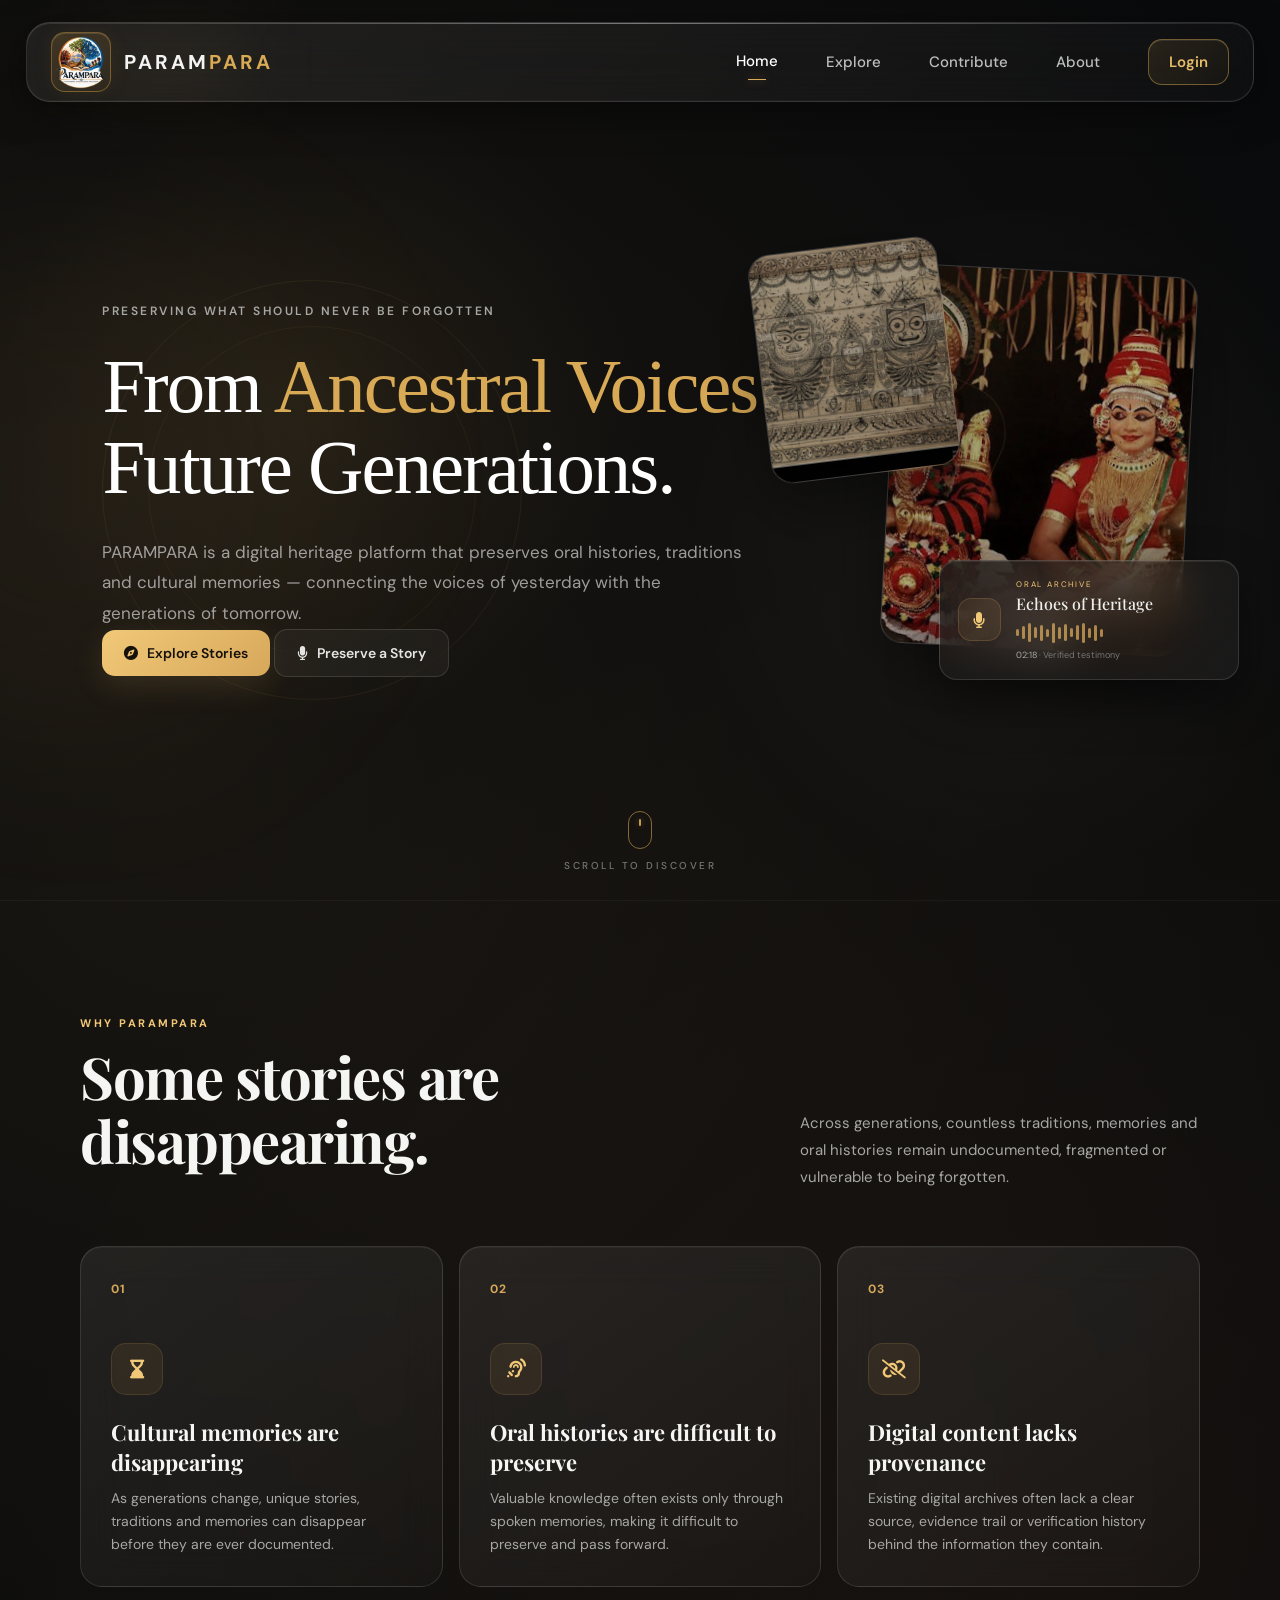
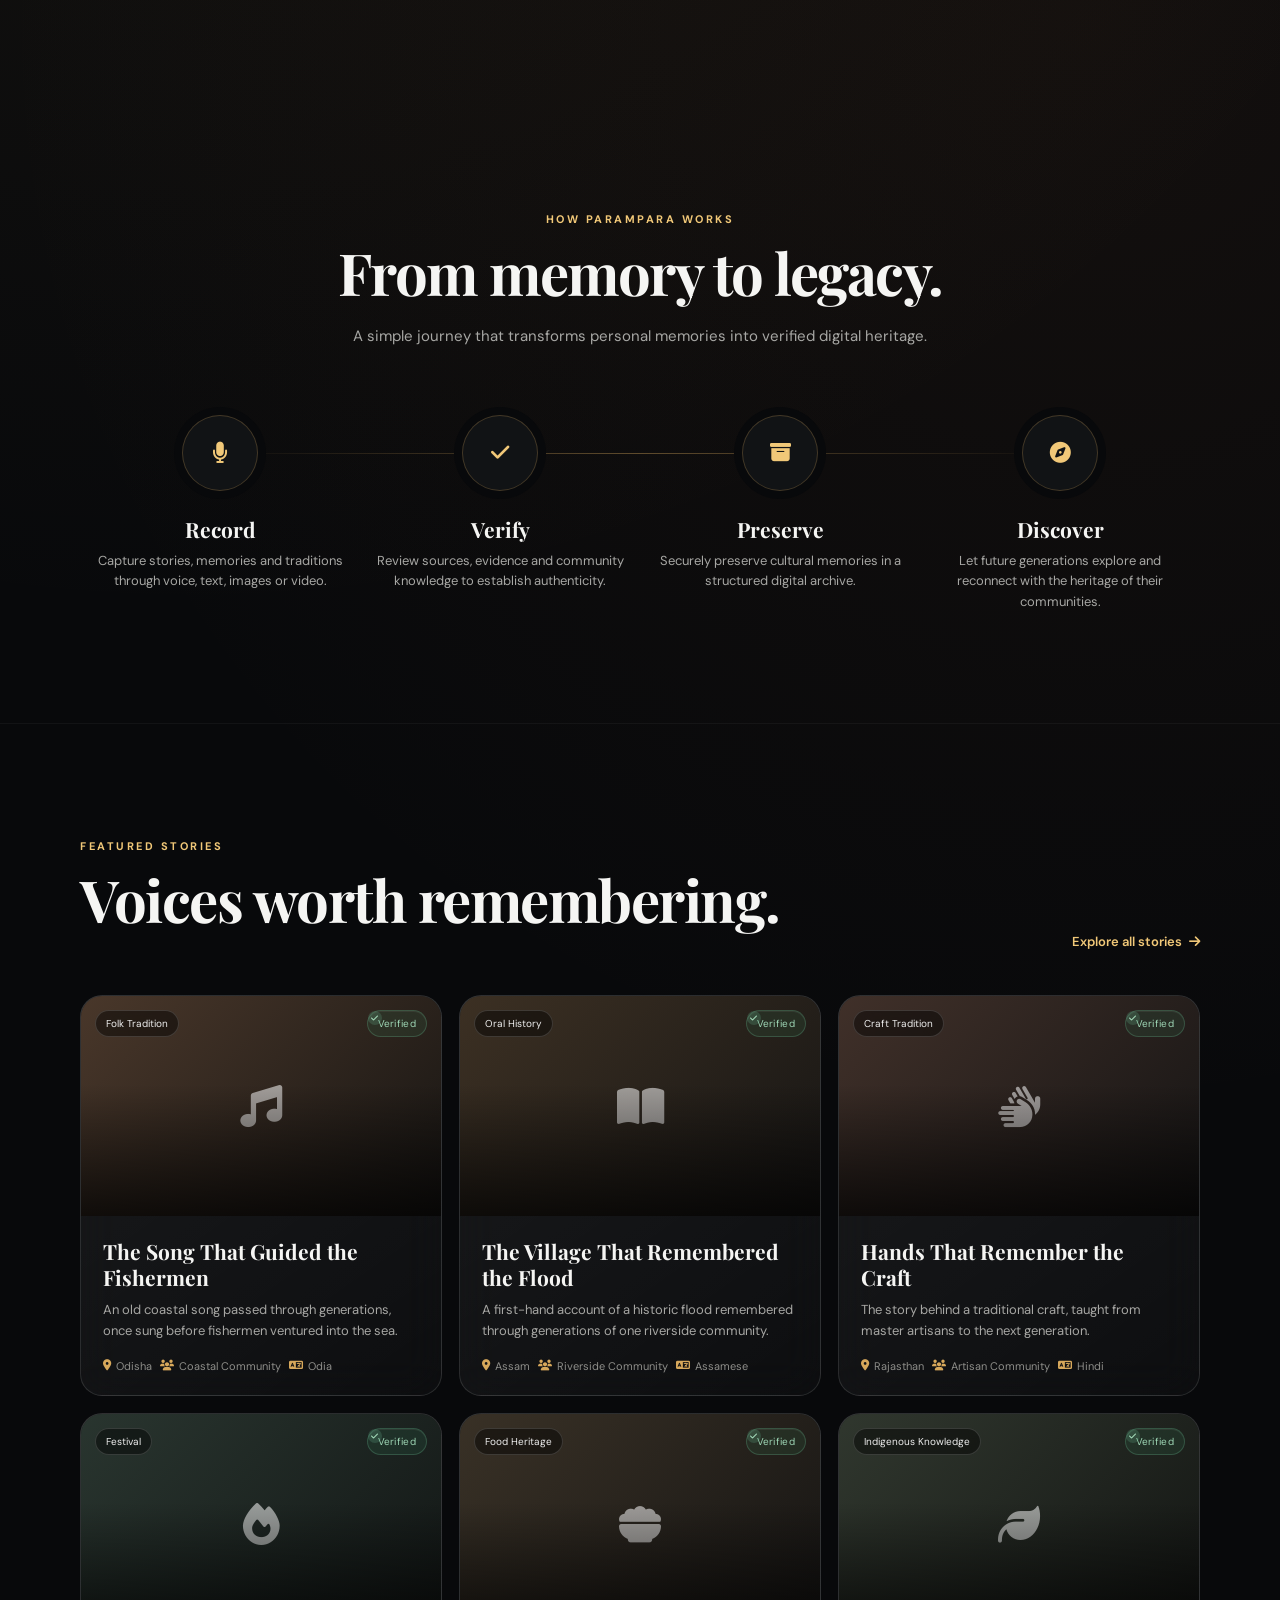
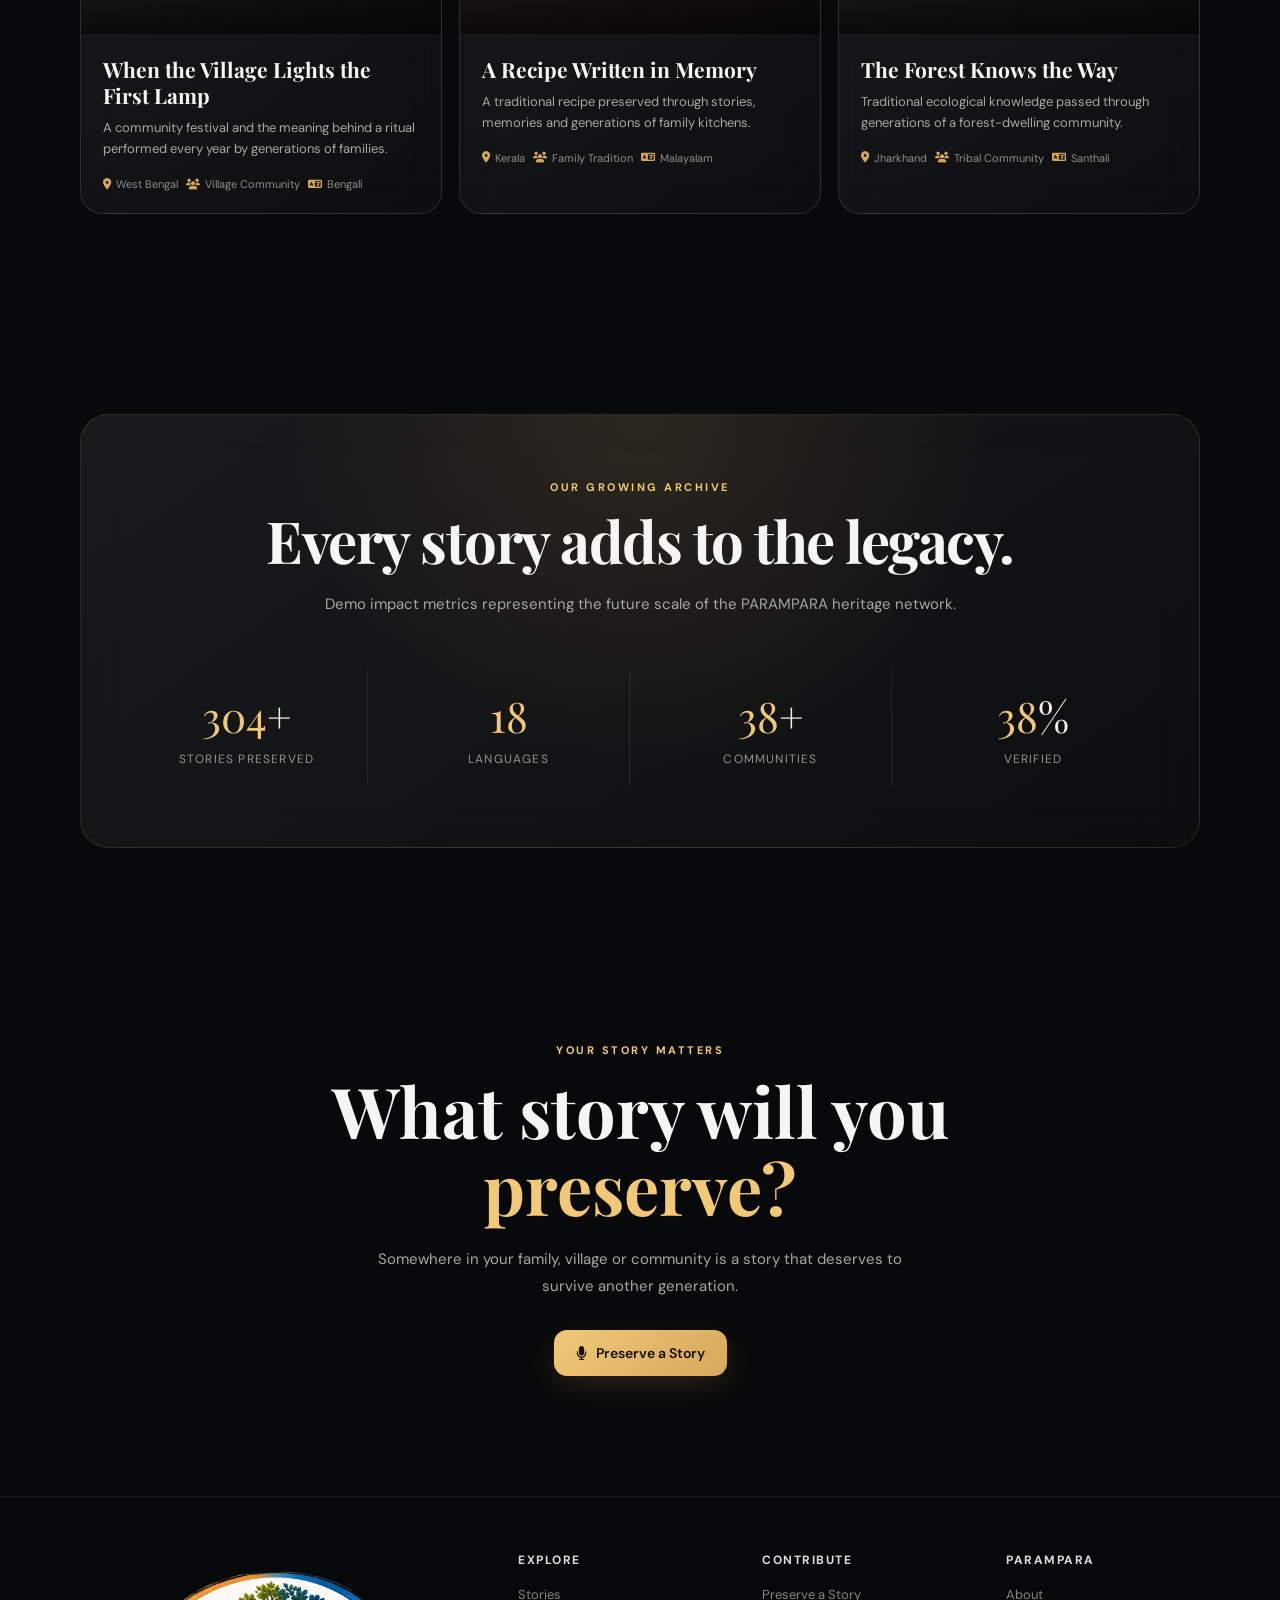
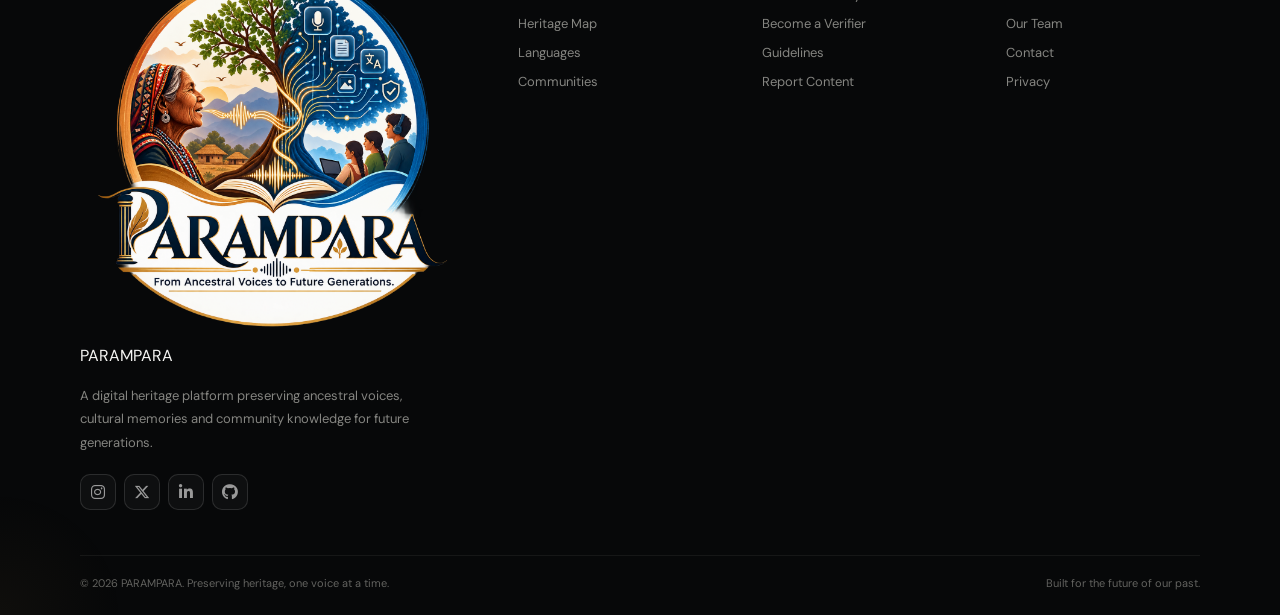
==== index.html @ 95d7464a "Initial PARAMPARA prototype" ====
<!DOCTYPE html>
<html lang="en">

<head>
    <meta charset="UTF-8">
    <meta name="viewport" content="width=device-width, initial-scale=1.0">

    <title> PARAMPARA </title>

    <!-- Google Fonts -->
    <link rel="preconnect" href="https://fonts.googleapis.com">
    <link rel="preconnect" href="https://fonts.gstatic.com" crossorigin>

    <link
        href="https://fonts.googleapis.com/css2?family=DM+Sans:wght@400;500;600;700&family=Playfair+Display:wght@500;600;700&display=swap"
        rel="stylesheet">

    <!-- Icons -->
    <link rel="stylesheet" href="https://cdnjs.cloudflare.com/ajax/libs/font-awesome/6.5.2/css/all.min.css">
    <link rel="stylesheet" href="style_index.css">

</head>

<body>
    <!-- Ambient Background -->
    <div class="ambient"></div>

    <!-- ================= NAVBAR ================= -->
    <header class="navbar-wrapper">

        <nav class="glass-navbar">

            <!-- Logo -->
            <a href="index.html" class="brand">
                <div class="brand-icon"><img src="assets/logo.png" alt="PARAMPARA Logo"></div>

                <div class="brand-name">
                    <span>PARAM</span><span class="gold-text">PARA</span>
                </div>
            </a>

            <!-- Desktop Navigation -->
            <div class="nav-links">

                <a href="index.html" class="nav-link active">
                    Home
                </a>

                <a href="explore.html" class="nav-link">
                    Explore
                </a>

                <a href="contribute.html" class="nav-link">
                    Contribute
                </a>

                <a href="about.html" class="nav-link">
                    About
                </a>

                <a href="login.html" class="login-btn">
                    Login
                </a>

            </div>

            <!-- Mobile Menu Button -->
            <button class="menu-toggle" id="menuToggle" aria-label="Open menu">

                <span></span>
                <span></span>
                <span></span>

            </button>

        </nav>

        <!-- Mobile Navigation -->
        <div class="mobile-menu" id="mobileMenu">

            <a href="index.html">Home</a>
            <a href="explore.html">Explore</a>
            <a href="contribute.html">Contribute</a>
            <a href="about.html">About</a>
            <a href="login.html" class="mobile-login">
                Login
            </a>

        </div>

    </header>


    <!-- =========================================================
         HERO
    ========================================================== -->

    <main id="home">
        <section class="hero">
            <div class="hero-ornament"></div>
            <div class="hero-content">

                <div class="eyebrow">
                    <span class="eyebrow-dot"></span>
                    Preserving what should never be forgotten
                </div>

                <h1>
                    From <span>Ancestral Voices</span> to Future Generations.
                </h1>

                <p class="hero-description">
                    PARAMPARA is a digital heritage platform that preserves
                    oral histories, traditions and cultural memories —
                    connecting the voices of yesterday with the generations
                    of tomorrow.
                </p>

                <div class="hero-actions">
                    <a href="explore.html" class="btn btn-primary">
                        <i class="fa-solid fa-compass"></i>
                        Explore Stories
                    </a>

                    <a href="#contribute" class="btn btn-secondary">
                        <i class="fa-solid fa-microphone"></i>
                        Preserve a Story
                    </a>
                </div>
            </div>

            <div class="heritage-visual">

                <!-- Main cultural image -->
                <div class="heritage-image main-artifact">
                    <img src="assets/heritage-artifact.jpeg" alt="Indian cultural heritage">
                </div>

                <!-- Manuscript / old knowledge -->
                <div class="heritage-image manuscript-card">
                    <img src="assets/manuscript.jpeg" alt="Traditional manuscript">
                </div>

                <!-- Audio archive card -->
                <div class="archive-card">

                    <div class="archive-icon">
                        <i class="fa-solid fa-microphone"></i>
                    </div>

                    <div class="archive-info">
                        <span>ORAL ARCHIVE</span>
                        <strong>Echoes of Heritage</strong>

                        <div class="waveform">
                            <i></i><i></i><i></i><i></i><i></i>
                            <i></i><i></i><i></i><i></i><i></i>
                            <i></i><i></i><i></i><i></i><i></i>
                        </div>

                        <small>
                            <span>02:18</span>
                            · Verified testimony
                        </small>
                    </div>

                </div>


                <!-- Decorative line -->
                <div class="heritage-line"></div>

            </div>

            <div class="scroll-indicator">

                <div class="mouse-icon">
                    <div class="mouse-wheel"></div>
                </div>

                <span>Scroll to discover</span>

            </div>
        </section>

        <!-- =====================================================
             WHY PARAMPARA
        ====================================================== -->

        <section class="why-section" id="about">
            <div class="container">
                <div class="why-header reveal">
                    <div>
                        <span class="section-label">
                            Why PARAMPARA
                        </span>

                        <h2 class="section-title">
                            Some stories are<br>
                            disappearing.
                        </h2>
                    </div>

                    <p class="section-description">
                        Across generations, countless traditions,
                        memories and oral histories remain undocumented,
                        fragmented or vulnerable to being forgotten.
                    </p>
                </div>

                <div class="why-grid">
                    <div class="glass-card problem-card reveal">
                        <span class="problem-number">
                            01
                        </span>
                        <div class="problem-icon">
                            <i class="fa-solid fa-hourglass-end"></i>
                        </div>

                        <h3>
                            Cultural memories are disappearing
                        </h3>

                        <p>
                            As generations change, unique stories,
                            traditions and memories can disappear
                            before they are ever documented.
                        </p>

                    </div>


                    <div class="glass-card problem-card reveal">
                        <span class="problem-number">
                            02
                        </span>
                        <div class="problem-icon">
                            <i class="fa-solid fa-ear-listen"></i>
                        </div>

                        <h3>
                            Oral histories are difficult to preserve
                        </h3>

                        <p>
                            Valuable knowledge often exists only through
                            spoken memories, making it difficult to
                            preserve and pass forward.
                        </p>
                    </div>


                    <div class="glass-card problem-card reveal">
                        <span class="problem-number">
                            03
                        </span>
                        <div class="problem-icon">
                            <i class="fa-solid fa-link-slash"></i>
                        </div>
                        <h3>
                            Digital content lacks provenance
                        </h3>
                        <p>
                            Existing digital archives often lack a clear
                            source, evidence trail or verification history
                            behind the information they contain.
                        </p>

                    </div>
                </div>
            </div>
        </section>

        <!-- =====================================================
             HOW PARAMPARA WORKS
        ====================================================== -->

        <section class="how-section" id="how">
            <div class="container">
                <div class="how-header reveal">
                    <span class="section-label">
                        How PARAMPARA Works
                    </span>

                    <h2 class="section-title">
                        From memory to legacy.
                    </h2>

                    <p class="section-description">
                        A simple journey that transforms personal memories
                        into verified digital heritage.
                    </p>
                </div>
                <div class="steps">
                    <div class="step reveal">
                        <div class="step-circle">
                            <i class="fa-solid fa-microphone"></i>
                        </div>
                        <h3>
                            Record
                        </h3>
                        <p>
                            Capture stories, memories and traditions
                            through voice, text, images or video.
                        </p>
                    </div>

                    <div class="step reveal">
                        <div class="step-circle">
                            <i class="fa-solid fa-check"></i>
                        </div>
                        <h3>
                            Verify
                        </h3>
                        <p>
                            Review sources, evidence and community
                            knowledge to establish authenticity.
                        </p>
                    </div>

                    <div class="step reveal">
                        <div class="step-circle">
                            <i class="fa-solid fa-box-archive"></i>
                        </div>
                        <h3>
                            Preserve
                        </h3>
                        <p>
                            Securely preserve cultural memories in a
                            structured digital archive.
                        </p>
                    </div>

                    <div class="step reveal">
                        <div class="step-circle">
                            <i class="fa-solid fa-compass"></i>
                        </div>
                        <h3>
                            Discover
                        </h3>
                        <p>
                            Let future generations explore and reconnect
                            with the heritage of their communities.
                        </p>
                    </div>
                </div>
            </div>
        </section>

        <!-- =====================================================
             FEATURED STORIES
        ====================================================== -->

        <section class="stories-section" id="explore">
            <div class="container">
                <div class="stories-header reveal">
                    <div>
                        <span class="section-label">
                            Featured Stories
                        </span>
                        <h2 class="section-title">
                            Voices worth remembering.
                        </h2>
                    </div>
                    <a href="#" class="view-all">
                        Explore all stories
                        <i class="fa-solid fa-arrow-right"></i>
                    </a>
                </div>
                <div class="stories-grid">

                    <!-- STORY 1 -->
                    <article class="glass-card story-card reveal">
                        <div class="story-image">
                            <span class="story-tag">
                                Folk Tradition
                            </span>
                            <span class="verified">
                                <i class="fa-solid fa-check"></i>
                                Verified
                            </span>
                            <i class="fa-solid fa-music"></i>
                        </div>
                        <div class="story-content">
                            <h3>
                                The Song That Guided the Fishermen
                            </h3>
                            <p>
                                An old coastal song passed through
                                generations, once sung before fishermen
                                ventured into the sea.
                            </p>
                            <div class="story-meta">
                                <span class="meta">
                                    <i class="fa-solid fa-location-dot"></i>
                                    Odisha
                                </span>
                                <span class="meta">
                                    <i class="fa-solid fa-users"></i>
                                    Coastal Community
                                </span>
                                <span class="meta">
                                    <i class="fa-solid fa-language"></i>
                                    Odia
                                </span>
                            </div>
                        </div>
                    </article>

                    <!-- STORY 2 -->
                    <article class="glass-card story-card reveal">
                        <div class="story-image" style="background:linear-gradient(135deg,#3c3023,#161514);">
                            <span class="story-tag">
                                Oral History
                            </span>
                            <span class="verified">
                                <i class="fa-solid fa-check"></i>
                                Verified
                            </span>
                            <i class="fa-solid fa-book-open"></i>
                        </div>
                        <div class="story-content">
                            <h3>
                                The Village That Remembered the Flood
                            </h3>
                            <p>
                                A first-hand account of a historic flood
                                remembered through generations of one
                                riverside community.
                            </p>
                            <div class="story-meta">
                                <span class="meta">
                                    <i class="fa-solid fa-location-dot"></i>
                                    Assam
                                </span>
                                <span class="meta">
                                    <i class="fa-solid fa-users"></i>
                                    Riverside Community
                                </span>
                                <span class="meta">
                                    <i class="fa-solid fa-language"></i>
                                    Assamese
                                </span>
                            </div>
                        </div>
                    </article>

                    <!-- STORY 3 -->
                    <article class="glass-card story-card reveal">
                        <div class="story-image" style="background:linear-gradient(135deg,#403029,#151414);">
                            <span class="story-tag">
                                Craft Tradition
                            </span>
                            <span class="verified">
                                <i class="fa-solid fa-check"></i>
                                Verified
                            </span>
                            <i class="fa-solid fa-hands"></i>
                        </div>
                        <div class="story-content">
                            <h3>
                                Hands That Remember the Craft
                            </h3>
                            <p>
                                The story behind a traditional craft,
                                taught from master artisans to the next
                                generation.
                            </p>
                            <div class="story-meta">
                                <span class="meta">
                                    <i class="fa-solid fa-location-dot"></i>
                                    Rajasthan
                                </span>
                                <span class="meta">
                                    <i class="fa-solid fa-users"></i>
                                    Artisan Community
                                </span>
                                <span class="meta">
                                    <i class="fa-solid fa-language"></i>
                                    Hindi
                                </span>
                            </div>
                        </div>
                    </article>

                    <!-- STORY 4 -->
                    <article class="glass-card story-card reveal">
                        <div class="story-image" style="background:linear-gradient(135deg,#29352f,#121615);">
                            <span class="story-tag">
                                Festival
                            </span>
                            <span class="verified">
                                <i class="fa-solid fa-check"></i>
                                Verified
                            </span>
                            <i class="fa-solid fa-fire"></i>
                        </div>
                        <div class="story-content">
                            <h3>
                                When the Village Lights the First Lamp
                            </h3>
                            <p>
                                A community festival and the meaning
                                behind a ritual performed every year
                                by generations of families.
                            </p>
                            <div class="story-meta">
                                <span class="meta">
                                    <i class="fa-solid fa-location-dot"></i>
                                    West Bengal
                                </span>
                                <span class="meta">
                                    <i class="fa-solid fa-users"></i>
                                    Village Community
                                </span>
                                <span class="meta">
                                    <i class="fa-solid fa-language"></i>
                                    Bengali
                                </span>
                            </div>
                        </div>
                    </article>

                    <!-- STORY 5 -->
                    <article class="glass-card story-card reveal">
                        <div class="story-image" style="background:linear-gradient(135deg,#393126,#151413);">
                            <span class="story-tag">
                                Food Heritage
                            </span>
                            <span class="verified">
                                <i class="fa-solid fa-check"></i>
                                Verified
                            </span>
                            <i class="fa-solid fa-bowl-food"></i>
                        </div>
                        <div class="story-content">
                            <h3>
                                A Recipe Written in Memory
                            </h3>
                            <p>
                                A traditional recipe preserved through
                                stories, memories and generations of
                                family kitchens.
                            </p>
                            <div class="story-meta">
                                <span class="meta">
                                    <i class="fa-solid fa-location-dot"></i>
                                    Kerala
                                </span>
                                <span class="meta">
                                    <i class="fa-solid fa-users"></i>
                                    Family Tradition
                                </span>
                                <span class="meta">
                                    <i class="fa-solid fa-language"></i>
                                    Malayalam
                                </span>
                            </div>
                        </div>
                    </article>

                    <!-- STORY 6 -->
                    <article class="glass-card story-card reveal">
                        <div class="story-image" style="background:linear-gradient(135deg,#30372e,#131513);">
                            <span class="story-tag">
                                Indigenous Knowledge
                            </span>
                            <span class="verified">
                                <i class="fa-solid fa-check"></i>
                                Verified
                            </span>
                            <i class="fa-solid fa-leaf"></i>
                        </div>

                        <div class="story-content">
                            <h3>
                                The Forest Knows the Way
                            </h3>
                            <p>
                                Traditional ecological knowledge passed
                                through generations of a forest-dwelling
                                community.
                            </p>
                            <div class="story-meta">
                                <span class="meta">
                                    <i class="fa-solid fa-location-dot"></i>
                                    Jharkhand
                                </span>
                                <span class="meta">
                                    <i class="fa-solid fa-users"></i>
                                    Tribal Community
                                </span>
                                <span class="meta">
                                    <i class="fa-solid fa-language"></i>
                                    Santhali
                                </span>
                            </div>
                        </div>
                        <article>
                </div>
            </div>
        </section>

        <!-- =====================================================
             IMPACT
        ====================================================== -->

        <section class="impact-section">
            <div class="container">
                <div class="impact-box reveal">
                    <div class="impact-header">
                        <span class="section-label">
                            Our Growing Archive
                        </span>
                        <h2 class="section-title">
                            Every story adds to the legacy.
                        </h2>
                        <p class="section-description">
                            Demo impact metrics representing the future
                            scale of the PARAMPARA heritage network.
                        </p>
                    </div>
                    <div class="impact-grid">
                        <div class="impact-item">
                            <div class="impact-number">
                                <span class="counter" data-target="1240">
                                    0
                                </span>+
                            </div>
                            <div class="impact-label">
                                Stories Preserved
                            </div>
                        </div>
                        <div class="impact-item">
                            <div class="impact-number">
                                <span class="counter" data-target="18">
                                    0
                                </span>
                            </div>
                            <div class="impact-label">
                                Languages
                            </div>
                        </div>
                        <div class="impact-item">
                            <div class="impact-number">
                                <span class="counter" data-target="120">
                                    0
                                </span>+
                            </div>
                            <div class="impact-label">
                                Communities
                            </div>
                        </div>
                        <div class="impact-item">
                            <div class="impact-number">
                                <span class="counter" data-target="87">
                                    0
                                </span>%
                            </div>
                            <div class="impact-label">
                                Verified
                            </div>
                        </div>
                    </div>
                </div>
            </div>
        </section>

        <!-- =====================================================
             CTA
        ====================================================== -->

        <section class="cta-section" id="contribute">
            <div class="container reveal">
                <span class="section-label">
                    Your Story Matters
                </span>
                <h2>
                    What story will you
                    <span>preserve?</span>
                </h2>
                <p>
                    Somewhere in your family, village or community
                    is a story that deserves to survive another
                    generation.
                </p>
                <a href="#" class="btn btn-primary">
                    <i class="fa-solid fa-microphone"></i>
                    Preserve a Story
                </a>
            </div>
        </section>
    </main>

    <!-- =========================================================
         FOOTER
    ========================================================== -->

    <footer>
        <div class="footer-grid">
            <div class="footer-brand">
                <a href="index.html" class="logo">
                    <div class="logo-mark">
                        <img src="assets/logo.png" alt="PARAMPARA Logo">
                    </div>
                    <div class="logo-text">
                        PARAM<span>PARA</span>
                    </div>
                </a>
                <p>
                    A digital heritage platform preserving
                    ancestral voices, cultural memories and
                    community knowledge for future generations.
                </p>

                <div class="socials">
                    <a href="#" class="social">
                        <i class="fa-brands fa-instagram"></i>
                    </a>
                    <a href="#" class="social">
                        <i class="fa-brands fa-x-twitter"></i>
                    </a>
                    <a href="#" class="social">
                        <i class="fa-brands fa-linkedin-in"></i>
                    </a>
                    <a href="#" class="social">
                        <i class="fa-brands fa-github"></i>
                    </a>
                </div>
            </div>

            <div class="footer-column">
                <h4> Explore </h4>
                <a href="#explore"> Stories </a>
                <a href="#"> Heritage Map </a>
                <a href="#"> Languages </a>
                <a href="#"> Communities </a>
            </div>

            <div class="footer-column">
                <h4> Contribute </h4>
                <a href="#contribute"> Preserve a Story </a>
                <a href="#"> Become a Verifier </a>
                <a href="#"> Guidelines </a>
                <a href="#"> Report Content </a>
            </div>

            <div class="footer-column">
                <h4> PARAMPARA </h4>
                <a href="#about"> About</a>
                <a href="#"> Our Team </a>
                <a href="#"> Contact </a>
                <a href="#"> Privacy </a>
            </div>
        </div>

        <div class="footer-bottom">
            <span>
                © 2026 PARAMPARA. Preserving heritage, one voice at a time.
            </span>
            <span>
                Built for the future of our past.
            </span>
        </div>
    </footer>
    <script src="script_index.js" defer></script>

</body>

</html>
---- style_index.css ----
/* =========================================================
   ROOT
========================================================= */

:root {
    --bg: #08090b;
    --bg-soft: #0d0f12;
    --card: rgba(255, 255, 255, 0.055);
    --card-hover: rgba(255, 255, 255, 0.09);

    --border: rgba(255, 255, 255, 0.12);

    --gold: #d7a85b;
    --gold-light: #f1c878;
    --orange: #c8753d;

    --cream: #f5eee2;
    --text: #f5f5f3;
    --muted: #a7a7a4;

    --green: #68b891;

    --radius: 22px;

    --font-main: "DM Sans", sans-serif;
    --font-display: "Playfair Display", serif;
}


/* =========================================================
   RESET
========================================================= */

* {
    margin: 0;
    padding: 0;
    box-sizing: border-box;
}

html {
    scroll-behavior: smooth;
}

body {
    font-family: var(--font-main);
    background:
        radial-gradient(
            circle at 15% 15%,
            rgba(215, 168, 91, 0.08),
            transparent 30%
        ),
        radial-gradient(
            circle at 85% 30%,
            rgba(200, 117, 61, 0.06),
            transparent 28%
        ),
        var(--bg);

    color: var(--text);
    overflow-x: hidden;
}

a {
    text-decoration: none;
    color: inherit;
}

button {
    font-family: inherit;
}


/* =========================================================
   CUSTOM SCROLLBAR
========================================================= */

::-webkit-scrollbar {
    width: 8px;
}

::-webkit-scrollbar-track {
    background: #08090b;
}

::-webkit-scrollbar-thumb {
    background: #3a342b;
    border-radius: 20px;
}

::-webkit-scrollbar-thumb:hover {
    background: var(--gold);
}


/* =========================================================
   HERO ORNAMENT
========================================================= */

.hero-ornament {
    position: absolute;

    width: 420px;
    height: 420px;

    border: 1px solid rgba(215, 168, 91, 0.08);

    border-radius: 50%;

    z-index: -1;
}

.hero-ornament::before {
    content: "";

    position: absolute;

    inset: 45px;

    border: 1px solid rgba(215, 168, 91, 0.06);

    border-radius: 50%;
}


/* =========================================================
   SCROLL INDICATOR
========================================================= */
/* =========================================================
   SCROLL TO DISCOVER
========================================================= */

.scroll-indicator {
    position: absolute;

    bottom: 28px;
    left: 50%;

    transform: translateX(-50%);

    display: flex;
    flex-direction: column;
    align-items: center;

    gap: 10px;

    color: #777772;

    font-size: 10px;

    letter-spacing: 2.5px;

    text-transform: uppercase;

    z-index: 5;
}

.scroll-arrow {
    width: 22px;
    height: 28px;

    position: relative;

    display: flex;
    justify-content: center;

    animation: scrollFloat 1.8s ease-in-out infinite;
}

.scroll-arrow span {
    position: absolute;

    width: 9px;
    height: 1px;

    top: 7px;

    background: var(--gold);

    opacity: 0.8;
}

.scroll-arrow span:first-child {
    right: 50%;

    transform: rotate(45deg);
}

.scroll-arrow span:last-child {
    left: 50%;

    transform: rotate(-45deg);
}

.scroll-arrow::after {
    content: "";

    position: absolute;

    top: 0;

    width: 1px;
    height: 25px;

    background:
        linear-gradient(
            to bottom,
            var(--gold),
            rgba(215,168,91,0.15),
            transparent
        );
}

@keyframes scrollFloat {

    0%,
    100% {
        transform: translateY(0);
    }

    50% {
        transform: translateY(6px);
    }
}
/* =========================================================
   SECTION COMMON
========================================================= */

section {
    padding: 110px 20px;
}

.container {
    width: min(1120px, 100%);
    margin: auto;
}

.section-label {
    display: inline-block;

    color: var(--gold-light);

    font-size: 11px;

    font-weight: 700;

    letter-spacing: 2.5px;

    text-transform: uppercase;

    margin-bottom: 15px;
}

.section-title {
    font-family: var(--font-display);

    font-size: clamp(36px, 5vw, 58px);

    line-height: 1.1;

    letter-spacing: -1.5px;

    margin-bottom: 18px;
}

.section-description {
    color: var(--muted);

    line-height: 1.8;

    max-width: 650px;

    font-size: 15px;
}


/* =========================================================
   WHY PARAMPARA
========================================================= */

.why-section {
    border-top: 1px solid rgba(255, 255, 255, 0.04);
}

.why-header {
    display: flex;
    justify-content: space-between;
    align-items: end;

    gap: 40px;

    margin-bottom: 55px;
}

.why-header .section-description {
    max-width: 400px;
}

.why-grid {
    display: grid;

    grid-template-columns:
        repeat(3, 1fr);

    gap: 16px;
}

.glass-card {
    background:
        linear-gradient(
            145deg,
            rgba(255, 255, 255, 0.075),
            rgba(255, 255, 255, 0.025)
        );

    border: 1px solid var(--border);

    border-radius: var(--radius);

    backdrop-filter: blur(20px);
    -webkit-backdrop-filter: blur(20px);

    box-shadow:
        inset 0 1px rgba(255, 255, 255, 0.04);

    transition: 0.35s ease;
}

.glass-card:hover {
    transform: translateY(-7px);

    border-color:
        rgba(215, 168, 91, 0.25);

    background:
        linear-gradient(
            145deg,
            rgba(255, 255, 255, 0.10),
            rgba(255, 255, 255, 0.035)
        );
}

.problem-card {
    padding: 30px;
    min-height: 260px;

    position: relative;

    overflow: hidden;
}

.problem-number {
    font-size: 12px;

    color: var(--gold);

    font-weight: 700;

    letter-spacing: 1px;
}

.problem-icon {
    width: 52px;
    height: 52px;

    display: flex;
    align-items: center;
    justify-content: center;

    margin: 45px 0 22px;

    border-radius: 15px;

    background: rgba(215, 168, 91, 0.09);

    color: var(--gold-light);

    font-size: 19px;

    border: 1px solid rgba(215, 168, 91, 0.15);
}

.problem-card h3 {
    font-family: var(--font-display);

    font-size: 22px;

    margin-bottom: 10px;
}

.problem-card p {
    color: var(--muted);

    line-height: 1.65;

    font-size: 14px;
}


/* =========================================================
   HOW IT WORKS
========================================================= */

.how-section {
    position: relative;
}

.how-header {
    text-align: center;
    margin-bottom: 65px;
}

.how-header .section-description {
    margin: auto;
}

.steps {
    display: grid;

    grid-template-columns:
        repeat(4, 1fr);

    position: relative;
}

.steps::before {
    content: "";

    position: absolute;

    top: 38px;

    left: 12%;
    right: 12%;

    height: 1px;

    background:
        linear-gradient(
            90deg,
            transparent,
            rgba(215, 168, 91, 0.4),
            transparent
        );
}

.step {
    text-align: center;

    position: relative;

    z-index: 1;

    padding: 0 15px;
}

.step-circle {
    width: 76px;
    height: 76px;

    margin: auto;

    display: flex;
    align-items: center;
    justify-content: center;

    border-radius: 50%;

    background: #111315;

    border: 1px solid rgba(215, 168, 91, 0.25);

    color: var(--gold-light);

    font-size: 21px;

    box-shadow:
        0 0 0 8px rgba(8, 9, 11, 1);

    transition: 0.3s ease;
}

.step:hover .step-circle {
    transform: scale(1.1);

    background:
        rgba(215, 168, 91, 0.12);

    border-color: var(--gold);
}

.step h3 {
    font-family: var(--font-display);

    margin-top: 24px;

    font-size: 21px;
}

.step p {
    color: var(--muted);

    font-size: 13px;

    line-height: 1.6;

    margin-top: 8px;
}


/* =========================================================
   FEATURED STORIES
========================================================= */

.stories-section {
    border-top: 1px solid rgba(255, 255, 255, 0.04);
}

.stories-header {
    display: flex;
    justify-content: space-between;
    align-items: end;

    margin-bottom: 45px;
}

.view-all {
    color: var(--gold-light);

    font-size: 13px;
    font-weight: 600;

    display: flex;
    align-items: center;
    gap: 7px;

    transition: 0.25s ease;
}

.view-all:hover {
    gap: 11px;
}

.stories-grid {
    display: grid;

    grid-template-columns:
        repeat(3, 1fr);

    gap: 17px;
}


/* =========================================================
   STORY CARD
========================================================= */

.story-card {
    overflow: hidden;

    cursor: pointer;
}

.story-image {
    height: 220px;

    position: relative;

    overflow: hidden;

    background:
        linear-gradient(
            135deg,
            #49372a,
            #171513
        );
}

.story-image::after {
    content: "";

    position: absolute;

    inset: 0;

    background:
        linear-gradient(
            to top,
            rgba(0, 0, 0, 0.7),
            transparent 60%
        );
}

.story-image i {
    position: absolute;

    inset: 0;

    display: flex;
    align-items: center;
    justify-content: center;

    font-size: 42px;

    color: rgba(255, 255, 255, 0.55);

    transition: 0.4s ease;
}

.story-card:hover .story-image i {
    transform: scale(1.15);
    color: var(--gold-light);
}

.story-tag {
    position: absolute;

    top: 14px;
    left: 14px;

    z-index: 2;

    padding: 6px 10px;

    border-radius: 30px;

    background: rgba(0, 0, 0, 0.45);

    backdrop-filter: blur(10px);

    border: 1px solid rgba(255, 255, 255, 0.15);

    font-size: 10px;

    color: #eee;
}

.verified {
    position: absolute;

    right: 14px;
    top: 14px;

    z-index: 3;

    display: inline-flex;
    align-items: center;
    gap: 6px;

    padding: 6px 10px;

    border-radius: 20px;

    background: rgba(50, 125, 88, 0.16);

    border: 1px solid rgba(104, 184, 145, 0.28);

    color: #9ed6b5;

    font-size: 10px;
    letter-spacing: 0.3px;

    backdrop-filter: blur(12px);
    -webkit-backdrop-filter: blur(12px);

    box-shadow:
        inset 0 1px 0 rgba(255,255,255,0.06);

    white-space: nowrap;

}
.verified i {
    width: 14px;
    height: 14px;

    display: inline-flex;
    align-items: center;
    justify-content: center;

    border-radius: 50%;

    background: rgba(104, 184, 145, 0.22);

    color: #a9dfbe;

    font-size: 8px;
}


/* Hover */

.story-card:hover .verified {
    border-color: rgba(104, 184, 145, 0.42);

    background: rgba(55, 125, 88, 0.22);
}

.story-content {
    padding: 22px;
}

.story-content h3 {
    font-family: var(--font-display);

    font-size: 21px;

    line-height: 1.25;

    margin-bottom: 10px;
}

.story-content p {
    color: var(--muted);

    font-size: 13px;

    line-height: 1.6;

    margin-bottom: 17px;
}

.story-meta {
    display: flex;

    flex-wrap: wrap;

    gap: 8px;
}

.meta {
    display: inline-flex;
    align-items: center;
    gap: 5px;

    color: #8e8e8a;

    font-size: 11px;
}

.meta i {
    color: var(--gold);
}


/* =========================================================
   IMPACT
========================================================= */

.impact-section {
    padding-top: 90px;
    padding-bottom: 90px;
}

.impact-box {
    padding: 60px 45px;

    border-radius: 28px;

    position: relative;

    overflow: hidden;

    background:
        radial-gradient(
            circle at 50% 0%,
            rgba(215, 168, 91, 0.12),
            transparent 50%
        ),

        linear-gradient(
            145deg,
            rgba(255, 255, 255, 0.07),
            rgba(255, 255, 255, 0.025)
        );

    border: 1px solid rgba(215, 168, 91, 0.15);

    backdrop-filter: blur(25px);
}

.impact-header {
    text-align: center;

    margin-bottom: 50px;
}

.impact-header .section-description {
    margin: auto;
}

.impact-grid {
    display: grid;

    grid-template-columns:
        repeat(4, 1fr);

    gap: 20px;
}

.impact-item {
    text-align: center;

    padding: 20px;

    border-right: 1px solid rgba(255, 255, 255, 0.08);
}

.impact-item:last-child {
    border-right: none;
}

.impact-number {
    font-family: var(--font-display);

    font-size: 42px;

    color: var(--cream);

    margin-bottom: 7px;
}

.impact-number span {
    color: var(--gold-light);
}

.impact-label {
    color: #92928f;

    font-size: 12px;

    text-transform: uppercase;

    letter-spacing: 1.2px;
}


/* =========================================================
   CTA
========================================================= */

.cta-section {
    text-align: center;

    padding-top: 100px;
    padding-bottom: 120px;
}

.cta-section h2 {
    font-family: var(--font-display);

    font-size: clamp(40px, 6vw, 70px);

    line-height: 1.1;

    max-width: 850px;

    margin: auto;
}

.cta-section h2 span {
    color: var(--gold-light);
}

.cta-section p {
    color: var(--muted);

    max-width: 550px;

    margin: 20px auto 30px;

    line-height: 1.8;

    font-size: 15px;
}


/* =========================================================
   FOOTER
========================================================= */

footer {
    border-top: 1px solid rgba(255, 255, 255, 0.07);

    padding: 55px 20px 25px;

    background: rgba(0, 0, 0, 0.15);
}

.footer-grid {
    width: min(1120px, 100%);

    margin: auto;

    display: grid;

    grid-template-columns: 2fr 1fr 1fr 1fr;

    gap: 50px;

    padding-bottom: 45px;
}

.footer-brand p {
    color: #858581;

    max-width: 330px;

    font-size: 13px;

    line-height: 1.8;

    margin-top: 18px;
}

.footer-column h4 {
    font-size: 12px;

    text-transform: uppercase;

    letter-spacing: 1.5px;

    color: #ddd;

    margin-bottom: 18px;
}

.footer-column a {
    display: block;

    color: #858581;

    font-size: 13px;

    margin-bottom: 12px;

    transition: 0.2s ease;
}

.footer-column a:hover {
    color: var(--gold-light);

    transform: translateX(3px);
}

.socials {
    display: flex;

    gap: 8px;

    margin-top: 20px;
}

.social {
    width: 36px;
    height: 36px;

    display: flex;
    align-items: center;
    justify-content: center;

    border-radius: 10px;

    border: 1px solid var(--border);

    color: #999;

    background: rgba(255, 255, 255, 0.03);

    transition: 0.25s ease;
}

.social:hover {
    color: var(--gold-light);

    border-color: rgba(215, 168, 91, 0.35);

    transform: translateY(-3px);
}

.footer-bottom {
    width: min(1120px, 100%);

    margin: auto;

    padding-top: 20px;

    border-top: 1px solid rgba(255, 255, 255, 0.06);

    display: flex;

    justify-content: space-between;

    color: #62625f;

    font-size: 11px;
}


/* =========================================================
   REVEAL ANIMATION
========================================================= */

.reveal {
    opacity: 0;

    transform: translateY(30px);

    transition:
        opacity 0.8s ease,
        transform 0.8s ease;
}

.reveal.visible {
    opacity: 1;

    transform: translateY(0);
}


/* =========================================================
   ANIMATIONS
========================================================= */

@keyframes fadeUp {

    from {
        opacity: 0;
        transform: translateY(25px);
    }

    to {
        opacity: 1;
        transform: translateY(0);
    }

}


/* =========================================================
   RESPONSIVE
========================================================= */

@media(max-width: 900px) {

    .why-grid,
    .stories-grid {
        grid-template-columns: 1fr 1fr;
    }

    .steps {
        grid-template-columns: 1fr 1fr;

        gap: 45px;
    }

    .steps::before {
        display: none;
    }

    .impact-grid {
        grid-template-columns: 1fr 1fr;
    }

    .impact-item:nth-child(2) {
        border-right: none;
    }

    .impact-item:nth-child(1),
    .impact-item:nth-child(2) {
        border-bottom: 1px solid rgba(255, 255, 255, 0.08);

        padding-bottom: 30px;
    }

    .footer-grid {
        grid-template-columns: 1fr 1fr;
    }
}


@media(max-width: 600px) {

    .hero {
        padding-top: 140px;
    }

    .hero h1 {
        font-size: 46px;

        letter-spacing: -2px;
    }

    .hero-description {
        font-size: 15px;
    }

    .hero-actions {
        flex-direction: column;

        width: 100%;
    }

    .btn {
        width: 100%;
    }

    section {
        padding: 80px 18px;
    }

    .why-header,
    .stories-header {
        flex-direction: column;

        align-items: flex-start;
    }

    .why-grid,
    .stories-grid {
        grid-template-columns: 1fr;
    }

    .steps {
        grid-template-columns: 1fr;
    }

    .impact-box {
        padding: 40px 20px;
    }

    .impact-grid {
        grid-template-columns: 1fr 1fr;
    }

    .impact-number {
        font-size: 32px;
    }

    .footer-grid {
        grid-template-columns: 1fr;
        gap: 30px;
    }

    .footer-bottom {
        flex-direction: column;
        gap: 10px;
    }
}


/* =========================================================
   BUTTONS
========================================================= */

.btn {
    display: inline-flex;

    align-items: center;
    justify-content: center;

    gap: 9px;

    padding: 14px 22px;

    border-radius: 13px;

    font-size: 14px;
    font-weight: 600;

    cursor: pointer;

    transition: 0.3s ease;
}

.btn-primary {
    background:
        linear-gradient(
            135deg,
            var(--gold-light),
            var(--gold)
        );

    color: #16110a;

    box-shadow:
        0 10px 30px rgba(215, 168, 91, 0.15);
}

.btn-primary:hover {
    transform: translateY(-3px);

    box-shadow:
        0 15px 40px rgba(215, 168, 91, 0.25);
}

.btn-secondary {
    background: rgba(255, 255, 255, 0.045);

    border: 1px solid var(--border);

    color: #e5e5e2;

    backdrop-filter: blur(15px);
}

.btn-secondary:hover {
    background: rgba(255, 255, 255, 0.09);

    transform: translateY(-3px);
}


/* =========================================================
   NAVBAR WRAPPER
========================================================= */

.navbar-wrapper {
    position: fixed;

    top: 22px;
    left: 0;
    right: 0;

    width: 100%;

    padding: 0 2%;

    z-index: 1000;
}


/* =========================================================
   GLASS NAVBAR
========================================================= */

.glass-navbar {
    position: relative;

    width: 100%;
    height: 80px;

    display: flex;
    align-items: center;
    justify-content: space-between;

    padding: 0 24px;

    border-radius: 24px;

    background:
        linear-gradient(
            135deg,
            rgba(255, 255, 255, 0.075),
            rgba(255, 255, 255, 0.025)
        );

    backdrop-filter: blur(22px);
    -webkit-backdrop-filter: blur(22px);

    border: 1px solid rgba(255, 255, 255, 0.13);

    box-shadow:
        0 10px 40px rgba(0, 0, 0, 0.45),
        inset 0 1px 0 rgba(255, 255, 255, 0.10),
        inset 0 -1px 0 rgba(255, 255, 255, 0.03);

    transition:
        background 0.3s ease,
        border-color 0.3s ease,
        box-shadow 0.3s ease;
}

.glass-navbar::before {
    content: "";

    position: absolute;

    top: 0;
    left: 5%;
    right: 5%;

    height: 1px;

    background:
        linear-gradient(
            90deg,
            transparent,
            rgba(255, 255, 255, 0.35),
            transparent
        );

    pointer-events: none;
}

.glass-navbar::after {
    content: "";

    position: absolute;

    width: 160px;
    height: 60px;

    left: 5%;
    top: 50%;

    transform: translateY(-50%);

    background: rgba(202, 151, 61, 0.08);

    filter: blur(35px);

    pointer-events: none;
}


/* =========================================================
   BRAND
========================================================= */

.brand {
    display: flex;
    align-items: center;
    gap: 13px;

    text-decoration: none;

    position: relative;
    z-index: 2;
}

.brand-icon {
    width: 60px;
    height: 60px;

    display: flex;
    align-items: center;
    justify-content: center;

    border-radius: 14px;

    font-family: Georgia, serif;

    font-size: 25px;

    color: #e7bd6b;

    background:
        linear-gradient(
            145deg,
            rgba(202, 151, 61, 0.20),
            rgba(202, 151, 61, 0.06)
        );

    border: 1px solid rgba(202, 151, 61, 0.45);

    box-shadow:
        inset 0 1px 0 rgba(255,255,255,0.12),
        0 0 20px rgba(202,151,61,0.08);

    transition: all 0.3s ease;
}

.brand:hover .brand-icon {
    border-color: rgba(231, 189, 107, 0.8);

    box-shadow:
        0 0 25px rgba(202,151,61,0.18),
        inset 0 1px 0 rgba(255,255,255,0.15);

    transform: translateY(-1px);
}

.brand-name {
    font-size: 20px;

    font-weight: 700;

    letter-spacing: 3px;

    color: #f3f3f3;

    white-space: nowrap;
}

.gold-text {
    color: #d9aa55;
}


/* =========================================================
   DESKTOP NAVIGATION
========================================================= */

.nav-links {
    display: flex;

    align-items: center;

    gap: 48px;

    position: relative;
    z-index: 2;
}

.nav-link {
    position: relative;

    text-decoration: none;

    color: rgba(255,255,255,0.72);

    font-size: 15px;

    font-weight: 500;

    transition:
        color 0.3s ease,
        transform 0.3s ease;
}

.nav-link:hover,
.nav-link.active {
    color: #ffffff;

    transform: translateY(-1px);
}

.nav-link::after {
    content: "";

    position: absolute;

    left: 50%;
    bottom: -9px;

    width: 0;
    height: 1px;

    transform: translateX(-50%);

    background: #d9aa55;

    box-shadow:
        0 0 8px rgba(217,170,85,0.5);

    transition: width 0.3s ease;
}

.nav-link:hover::after,
.nav-link.active::after {
    width: 18px;
}


/* =========================================================
   LOGIN BUTTON
========================================================= */

.login-btn {
    display: flex;

    align-items: center;
    justify-content: center;

    min-width: 80px;
    height: 46px;

    padding: 0 20px;

    border-radius: 14px;

    text-decoration: none;

    color: #e8bd6a;

    font-size: 15px;
    font-weight: 600;

    background:
        linear-gradient(
            135deg,
            rgba(217,170,85,0.12),
            rgba(217,170,85,0.035)
        );

    border: 1px solid rgba(217,170,85,0.45);

    box-shadow:
        inset 0 1px 0 rgba(255,255,255,0.08);

    transition: all 0.3s ease;
}

.login-btn:hover {
    color: #ffffff;

    border-color: rgba(217,170,85,0.8);

    background:
        linear-gradient(
            135deg,
            rgba(217,170,85,0.22),
            rgba(217,170,85,0.06)
        );

    box-shadow:
        0 0 25px rgba(217,170,85,0.12),
        inset 0 1px 0 rgba(255,255,255,0.12);

    transform: translateY(-2px);
}


/* =========================================================
   MOBILE MENU BUTTON
========================================================= */

.menu-toggle {
    display: none;

    width: 48px;
    height: 48px;

    border: 1px solid rgba(255,255,255,0.15);

    border-radius: 14px;

    background: rgba(255,255,255,0.04);

    cursor: pointer;

    flex-direction: column;
    align-items: center;
    justify-content: center;

    gap: 5px;

    position: relative;
    z-index: 2;
}

.menu-toggle span {
    width: 21px;
    height: 2px;

    border-radius: 10px;

    background: #ffffff;

    transition: all 0.3s ease;
}

.menu-toggle.active span:nth-child(1) {
    transform: translateY(7px) rotate(45deg);
}

.menu-toggle.active span:nth-child(2) {
    opacity: 0;
}

.menu-toggle.active span:nth-child(3) {
    transform: translateY(-7px) rotate(-45deg);
}


/* =========================================================
   MOBILE GLASS MENU
========================================================= */

.mobile-menu {
    display: none;

    margin-top: 10px;

    padding: 15px;

    border-radius: 20px;

    background:
        linear-gradient(
            135deg,
            rgba(20,20,20,0.72),
            rgba(255,255,255,0.035)
        );

    backdrop-filter: blur(25px);
    -webkit-backdrop-filter: blur(25px);

    border: 1px solid rgba(255,255,255,0.12);

    box-shadow:
        0 20px 50px rgba(0,0,0,0.45),
        inset 0 1px 0 rgba(255,255,255,0.08);
}

.mobile-menu.open {
    display: flex;

    flex-direction: column;

    animation: menuAppear 0.3s ease;
}

@keyframes menuAppear {
    from {
        opacity: 0;
        transform: translateY(-10px);
    }

    to {
        opacity: 1;
        transform: translateY(0);
    }
}

.mobile-menu a {
    padding: 15px 16px;

    text-decoration: none;

    color: rgba(255,255,255,0.75);

    border-radius: 12px;

    transition: all 0.25s ease;
}

.mobile-menu a:hover {
    color: #ffffff;

    background: rgba(255,255,255,0.06);
}

.mobile-menu .mobile-login {
    margin-top: 8px;

    text-align: center;

    color: #e6b85f;

    border: 1px solid rgba(217,170,85,0.35);

    background: rgba(217,170,85,0.06);
}


/* =========================================================
   HERO
========================================================= */

.hero {
    min-height: 100vh;

    display: flex;
    align-items: center;

    padding:
        160px 8% 80px;

    position: relative;

    background:
        radial-gradient(
            circle at 25% 45%,
            rgba(217,170,85,0.08),
            transparent 30%
        ),
        radial-gradient(
            circle at 80% 60%,
            rgba(255,255,255,0.04),
            transparent 30%
        );
}

.hero::before {
    content: "";

    position: absolute;

    width: 500px;
    height: 500px;

    left: -180px;
    top: 25%;

    background: rgba(217,170,85,0.06);

    filter: blur(100px);

    border-radius: 50%;
}

.hero-content {
    max-width: 850px;

    position: relative;

    z-index: 1;
}

.hero-label {
    color: #d9aa55;

    font-size: 12px;

    letter-spacing: 3px;

    font-weight: 600;

    margin-bottom: 22px;
}

.hero h1 {
    font-family: Georgia, "Times New Roman", serif;

    font-size: clamp(42px, 6vw, 78px);

    line-height: 1.05;

    font-weight: 400;

    letter-spacing: -2px;

    color: #ffffff;
}

.hero h1 span {
    color: #d9aa55;
}

.hero-description {
    max-width: 650px;

    margin-top: 28px;

    color: rgba(255,255,255,0.58);

    font-size: 17px;

    line-height: 1.8;
}

.hero-buttons {
    display: flex;

    gap: 24px;

    margin-top: 38px;
}

.primary-btn,
.secondary-btn {
    padding: 14px 24px;

    border-radius: 13px;

    text-decoration: none;

    font-size: 14px;

    font-weight: 600;

    transition: all 0.3s ease;
}

.primary-btn {
    color: #111;

    background: #d9aa55;

    box-shadow:
        0 0 25px rgba(217,170,85,0.12);
}

.primary-btn:hover {
    transform: translateY(-2px);

    box-shadow:
        0 0 35px rgba(217,170,85,0.25);
}

.secondary-btn {
    color: #ffffff;

    background: rgba(255,255,255,0.04);

    border: 1px solid rgba(255,255,255,0.15);

    backdrop-filter: blur(10px);
}

.secondary-btn:hover {
    background: rgba(255,255,255,0.08);

    border-color: rgba(255,255,255,0.25);

    transform: translateY(-2px);
}


/* =========================================================
   CURRENT NAVBAR + HERO RESPONSIVE
========================================================= */

@media (max-width: 900px) {

    .navbar-wrapper {
        top: 15px;

        padding: 0 4%;
    }

    .glass-navbar {
        height: 70px;

        padding: 0 16px;

        border-radius: 20px;
    }

    .brand-icon {
        width: 43px;
        height: 43px;

        border-radius: 12px;
    }

    .brand-name {
        font-size: 17px;

        letter-spacing: 2px;
    }

    .nav-links {
        display: none;
    }

    .menu-toggle {
        display: flex;
    }

    .hero {
        padding-left: 7%;
        padding-right: 7%;
    }
}

@media (max-width: 600px) {

    .navbar-wrapper {
        padding: 0 16px;
    }

    .brand {
        gap: 9px;
    }

    .brand-name {
        font-size: 15px;

        letter-spacing: 1.5px;
    }

    .brand-icon {
        width: 40px;
        height: 40px;

        font-size: 21px;
    }

    .hero {
        padding-top: 130px;
    }

    .hero h1 {
        font-size: 43px;

        letter-spacing: -1px;
    }

    .hero-description {
        font-size: 15px;
    }

    .hero-buttons {
        flex-direction: column;

        align-items: flex-start;
    }
}


/* =========================================================
   REDUCED MOTION
========================================================= */

@media (prefers-reduced-motion: reduce) {

    *,
    *::before,
    *::after {
        scroll-behavior: auto !important;

        animation-duration: 0.01ms !important;

        transition-duration: 0.01ms !important;
    }
}


/* =====================================================
   LOGO IMAGE
===================================================== */

.brand-icon img {
    width: 100%;
    height: 100%;

    object-fit: contain;

    padding: 2px;

    display: block;
}


/* =====================================================
   SIMPLE HERO EYEBROW
===================================================== */

.eyebrow {
    display: block;

    padding: 0;

    margin: 0 0 28px 0;

    background: transparent;

    border: none;

    border-radius: 0;

    box-shadow: none;

    backdrop-filter: none;
    -webkit-backdrop-filter: none;

    color: #a7a7a4;

    font-family: var(--font-main);

    font-size: 12px;

    font-weight: 600;

    letter-spacing: 2.5px;

    text-transform: uppercase;

    animation: fadeUp 0.8s ease forwards;
}

.eyebrow-dot {
    display: none;
}


/* =====================================================
   FOOTER LOGO IMAGE
===================================================== */

.logo-mark img {
    width: 100%;
    height: 100%;

    object-fit: contain;

    padding: 5px;
}

/* =========================================================
   HERO HERITAGE VISUAL
========================================================= */

.heritage-visual {
    position: absolute;

    right: 4%;
    top: calc(50% + 35px);

    width: 480px;
    height: 500px;

    transform: translateY(-50%);

    pointer-events: none;

    z-index: 2;
}


/* =========================================================
   MAIN IMAGE
========================================================= */

.heritage-image {
    position: absolute;

    overflow: hidden;

    border-radius: 22px;

    border: 1px solid rgba(255,255,255,0.14);

    background: rgba(255,255,255,0.04);

    box-shadow:
        0 25px 70px rgba(0,0,0,0.45),
        inset 0 1px 0 rgba(255,255,255,0.10);

    backdrop-filter: blur(15px);
    -webkit-backdrop-filter: blur(15px);
}

.heritage-image img {
    width: 100%;
    height: 100%;

    object-fit: cover;

    display: block;

    filter:
        saturate(0.75)
        contrast(1.05)
        brightness(0.72);

    transition: transform 0.7s ease;
}


/* Main artifact */

.main-artifact {
    width: 300px;
    height: 380px;

    right: 40px;
    top: 35px;

    transform: rotate(3deg);
}

.main-artifact::after {
    content: "";

    position: absolute;

    inset: 0;

    background:
        linear-gradient(
            145deg,
            rgba(215,168,91,0.12),
            transparent 50%,
            rgba(0,0,0,0.35)
        );
}


/* =========================================================
   MANUSCRIPT CARD
========================================================= */

.manuscript-card {
    width: 190px;
    height: 230px;

    left: 10px;
    top: 10px;

    transform: rotate(-7deg);

    z-index: 2;
}

.manuscript-card img {
    filter:
        sepia(0.3)
        saturate(0.65)
        brightness(0.65);
}


/* =========================================================
   ARCHIVE AUDIO CARD
========================================================= */

.archive-card {

    position: absolute;

    right: -10px;
    bottom: 55px;

    width: 300px;

    display: flex;
    align-items: center;

    gap: 15px;

    padding: 18px;

    border-radius: 18px;

    background:
        linear-gradient(
            135deg,
            rgba(25,25,23,0.82),
            rgba(255,255,255,0.045)
        );

    border: 1px solid rgba(255,255,255,0.13);

    backdrop-filter: blur(25px);
    -webkit-backdrop-filter: blur(25px);

    box-shadow:
        0 20px 50px rgba(0,0,0,0.45),
        inset 0 1px 0 rgba(255,255,255,0.08);

    z-index: 5;
}


/* microphone */

.archive-icon {

    width: 43px;
    height: 43px;

    flex-shrink: 0;

    display: flex;
    align-items: center;
    justify-content: center;

    border-radius: 13px;

    color: var(--gold-light);

    background:
        rgba(215,168,91,0.10);

    border: 1px solid rgba(215,168,91,0.20);
}


/* text */

.archive-info {
    min-width: 0;
}

.archive-info > span {

    display: block;

    font-size: 8px;

    letter-spacing: 1.8px;

    color: var(--gold-light);

    margin-bottom: 4px;
}

.archive-info strong {

    display: block;

    font-family: var(--font-display);

    font-size: 16px;

    font-weight: 500;

    color: #eeeeeb;
}


/* =========================================================
   AUDIO WAVEFORM
========================================================= */

.waveform {

    display: flex;

    align-items: center;

    gap: 3px;

    height: 22px;

    margin-top: 8px;
}

.waveform i {

    display: block;

    width: 3px;

    border-radius: 4px;

    background: var(--gold);

    opacity: 0.75;
}

.waveform i:nth-child(1) { height: 7px; }
.waveform i:nth-child(2) { height: 13px; }
.waveform i:nth-child(3) { height: 19px; }
.waveform i:nth-child(4) { height: 11px; }
.waveform i:nth-child(5) { height: 16px; }
.waveform i:nth-child(6) { height: 8px; }
.waveform i:nth-child(7) { height: 20px; }
.waveform i:nth-child(8) { height: 12px; }
.waveform i:nth-child(9) { height: 17px; }
.waveform i:nth-child(10) { height: 9px; }
.waveform i:nth-child(11) { height: 15px; }
.waveform i:nth-child(12) { height: 20px; }
.waveform i:nth-child(13) { height: 10px; }
.waveform i:nth-child(14) { height: 16px; }
.waveform i:nth-child(15) { height: 8px; }


.archive-info small {

    display: block;

    color: #777772;

    font-size: 9px;

    margin-top: 5px;
}

.archive-info small span {

    color: #a9a9a4;
}


/* =========================================================
   LOCATION CARD
========================================================= */

.heritage-location {

    position: absolute;

    left: 25px;
    bottom: 10px;

    display: flex;

    align-items: center;

    gap: 9px;

    padding: 10px 13px;

    border-radius: 12px;

    background: rgba(10,10,10,0.55);

    border: 1px solid rgba(255,255,255,0.09);

    backdrop-filter: blur(15px);

    z-index: 6;
}

.location-dot {

    width: 7px;
    height: 7px;

    border-radius: 50%;

    background: var(--gold);

    box-shadow:
        0 0 12px rgba(215,168,91,0.5);
}

.heritage-location small {

    display: block;

    color: #777772;

    font-size: 7px;

    letter-spacing: 1.3px;

    margin-bottom: 2px;
}

.heritage-location strong {

    font-size: 10px;

    font-weight: 500;

    color: #d2d2ce;
}


/* =========================================================
   DECORATIVE CONNECTING LINE
========================================================= */

.heritage-line {

    position: absolute;

    width: 110px;
    height: 110px;

    left: 145px;
    top: 145px;

    border-top: 1px solid rgba(215,168,91,0.22);

    border-right: 1px solid rgba(215,168,91,0.22);

    border-radius: 0 50px 0 0;

    transform: rotate(25deg);

    opacity: 0.6;
}


/* =========================================================
   RESPONSIVE
========================================================= */

@media (max-width: 1100px) {

    .heritage-visual {
        right: 2%;
        transform: translateY(-50%) scale(0.85);

        transform-origin: center right;

        opacity: 0.65;
    }

}


@media (max-width: 900px) {

    .heritage-visual {
        position: relative;

        right: auto;
        top: auto;

        width: 100%;
        height: 400px;

        transform: none;

        margin-top: 60px;

        opacity: 1;
    }

    .hero {
        flex-direction: column;

        align-items: flex-start;
    }

    .main-artifact {
        right: 8%;
    }

    .archive-card {
        right: 4%;
    }
}


@media (max-width: 600px) {

    .heritage-visual {
        height: 350px;
    }

    .main-artifact {
        width: 230px;
        height: 300px;

        right: 5%;
    }

    .manuscript-card {
        width: 145px;
        height: 185px;

        left: 0;
    }

    .archive-card {
        width: 260px;

        right: 0;

        bottom: 35px;
    }

    .heritage-location {
        left: 5px;
        bottom: 0;
    }
}

/* =========================================================
   MOUSE SCROLL INDICATOR
========================================================= */

.scroll-indicator {
    position: absolute;

    bottom: 28px;
    left: 50%;

    transform: translateX(-50%);

    display: flex;
    flex-direction: column;
    align-items: center;

    gap: 10px;

    color: #777772;

    font-size: 10px;
    font-weight: 500;

    letter-spacing: 2.5px;

    text-transform: uppercase;

    z-index: 5;
}


/* Mouse */

.mouse-icon {
    position: relative;

    width: 24px;
    height: 38px;

    border: 1.5px solid rgba(215, 168, 91, 0.65);

    border-radius: 14px;

    display: flex;
    justify-content: center;

    padding-top: 7px;

    opacity: 0.9;

    animation: mouseFloat 2s ease-in-out infinite;
}


/* Scroll wheel */

.mouse-wheel {
    width: 2px;
    height: 7px;

    border-radius: 10px;

    background: var(--gold);

    box-shadow:
        0 0 7px rgba(215, 168, 91, 0.5);

    animation: wheelScroll 1.6s ease-in-out infinite;
}


/* Subtle mouse movement */

@keyframes mouseFloat {

    0%,
    100% {
        transform: translateY(0);
    }

    50% {
        transform: translateY(3px);
    }
}


/* Wheel movement */

@keyframes wheelScroll {

    0% {
        opacity: 0;

        transform: translateY(0);
    }

    25% {
        opacity: 1;
    }

    70% {
        opacity: 1;

        transform: translateY(8px);
    }

    100% {
        opacity: 0;

        transform: translateY(11px);
    }
}
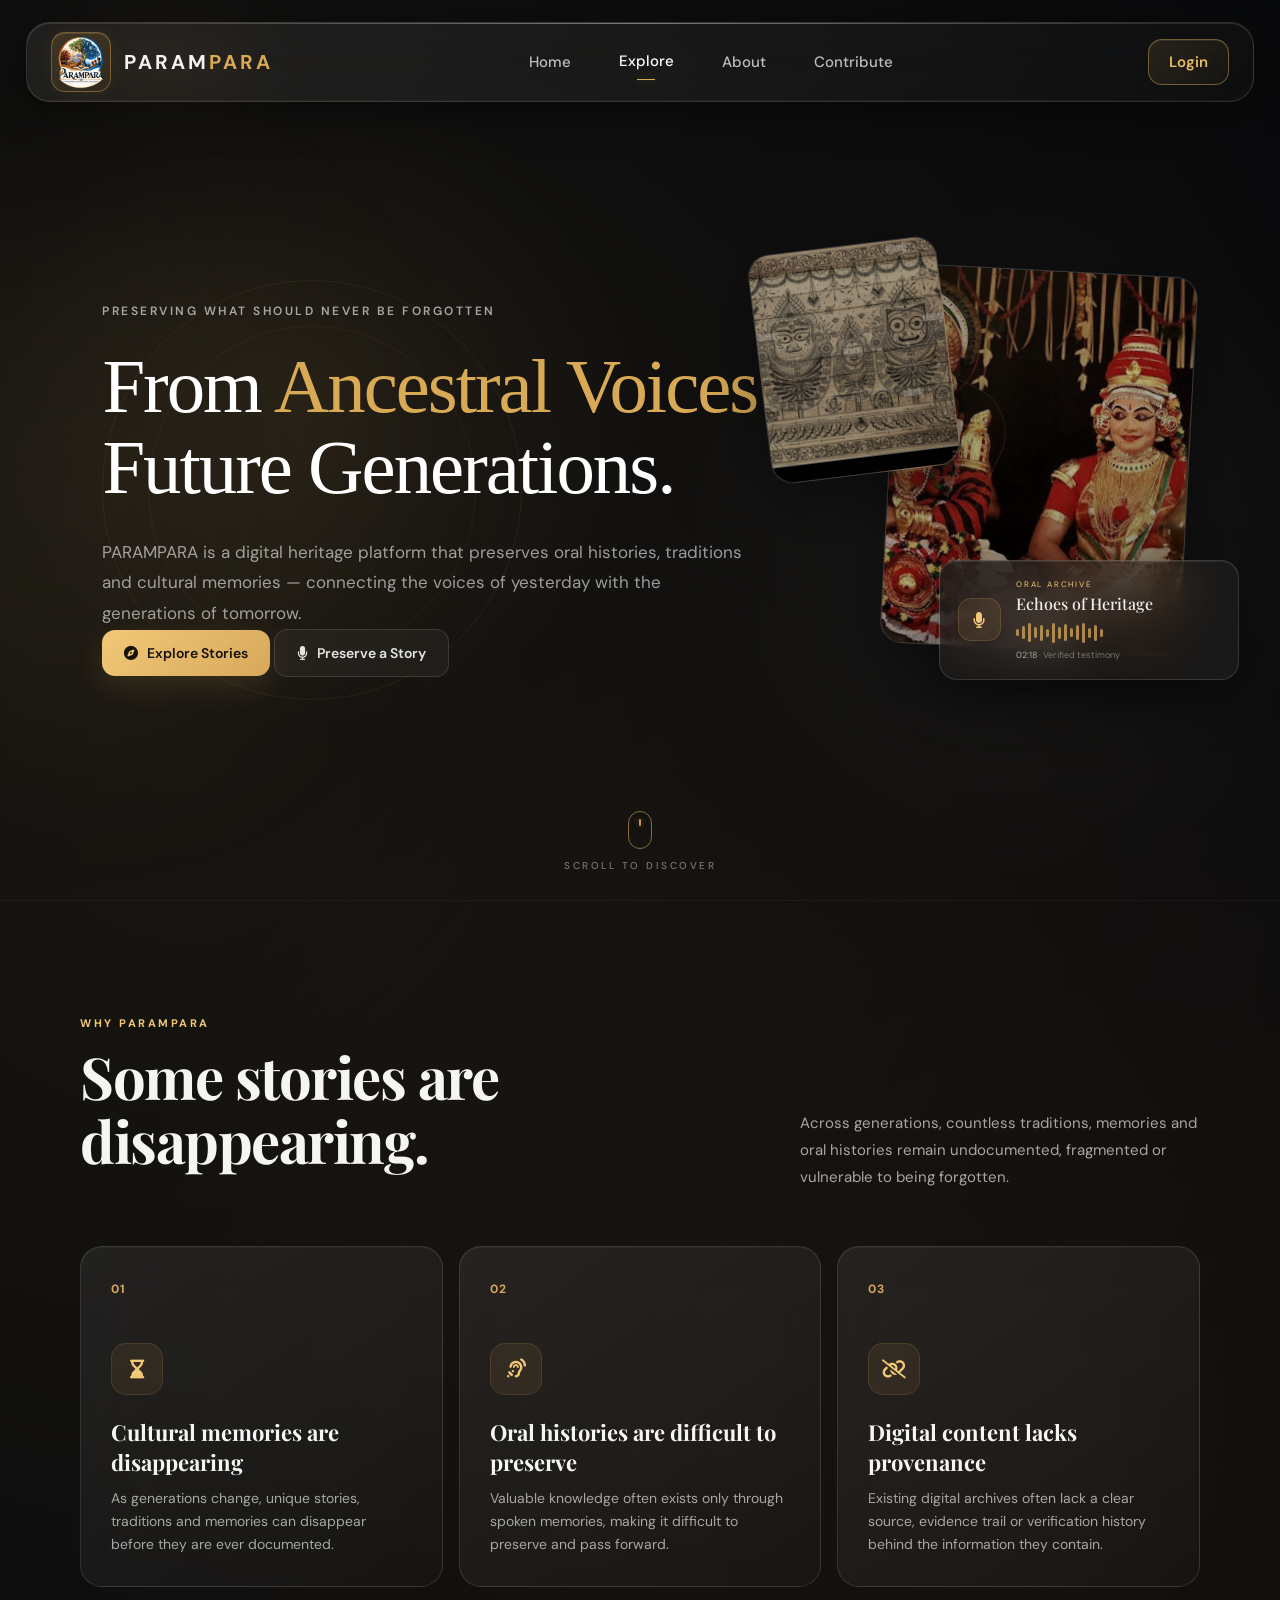
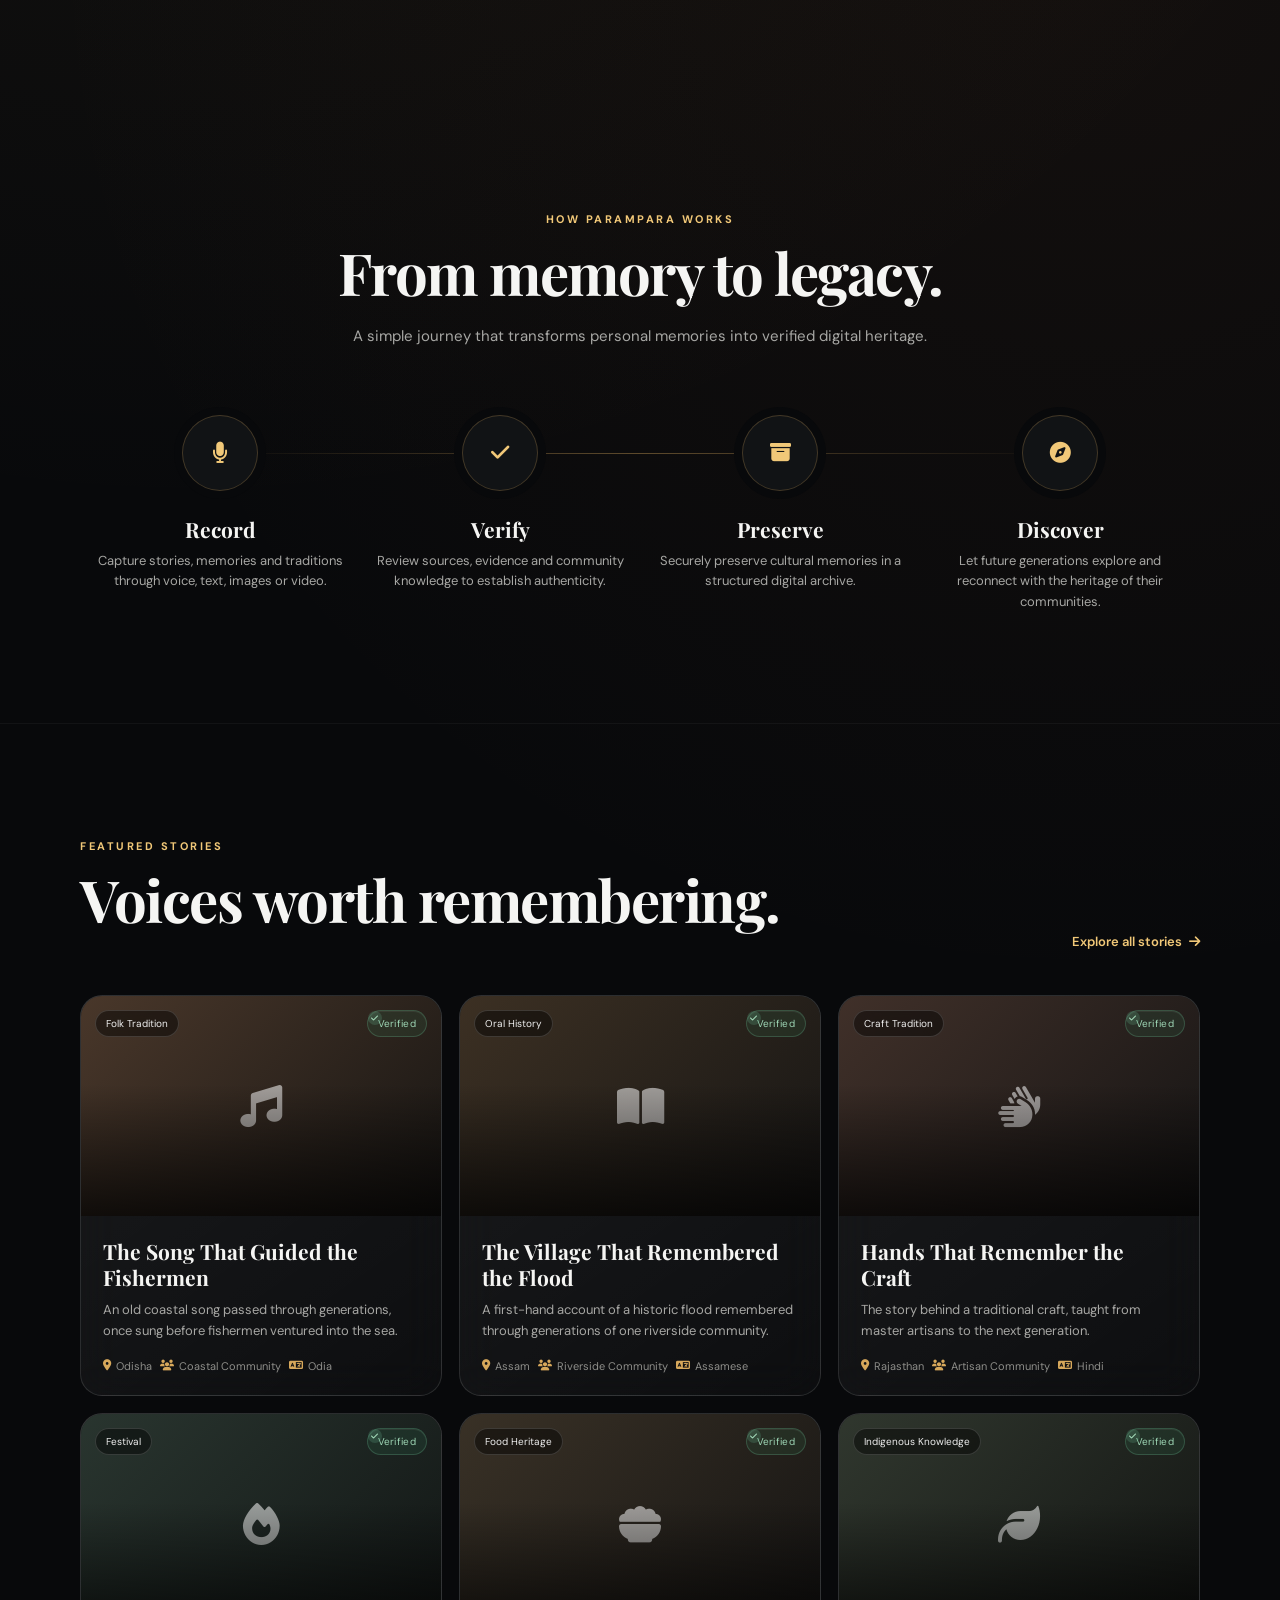
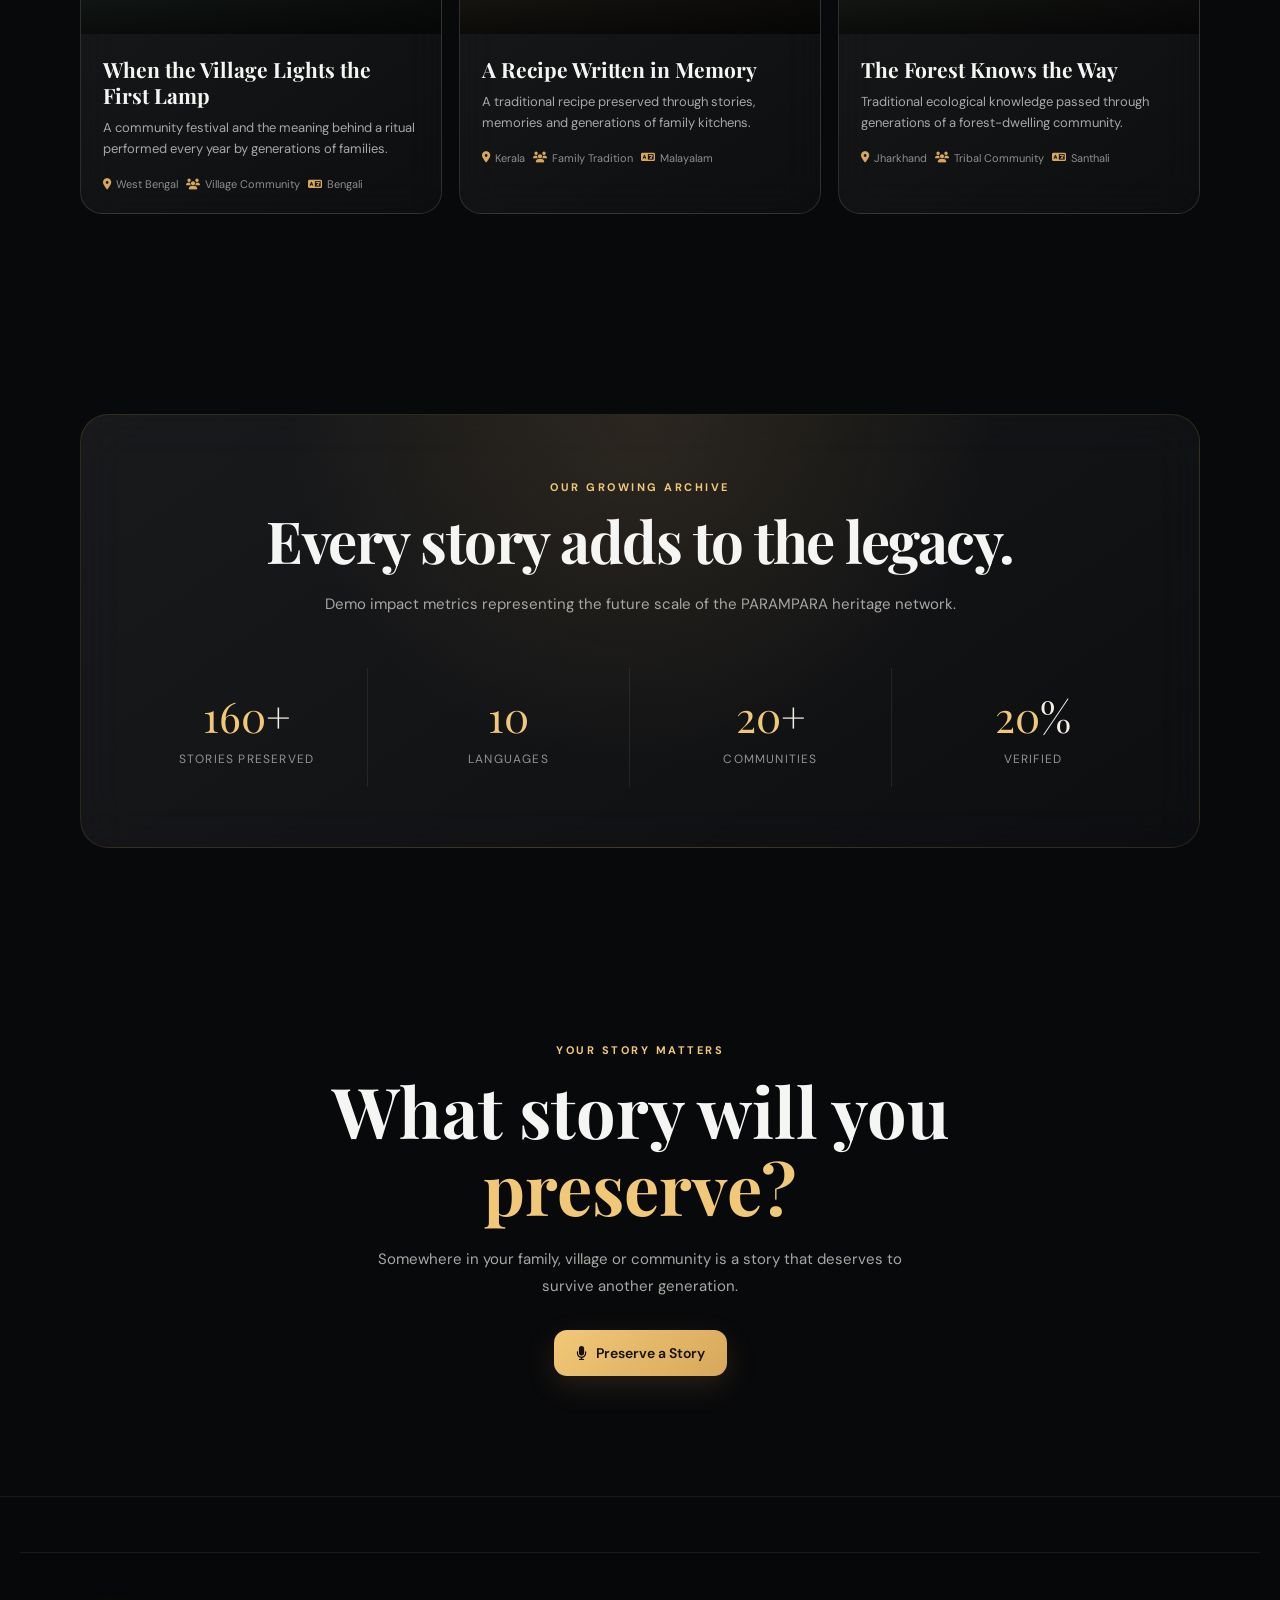
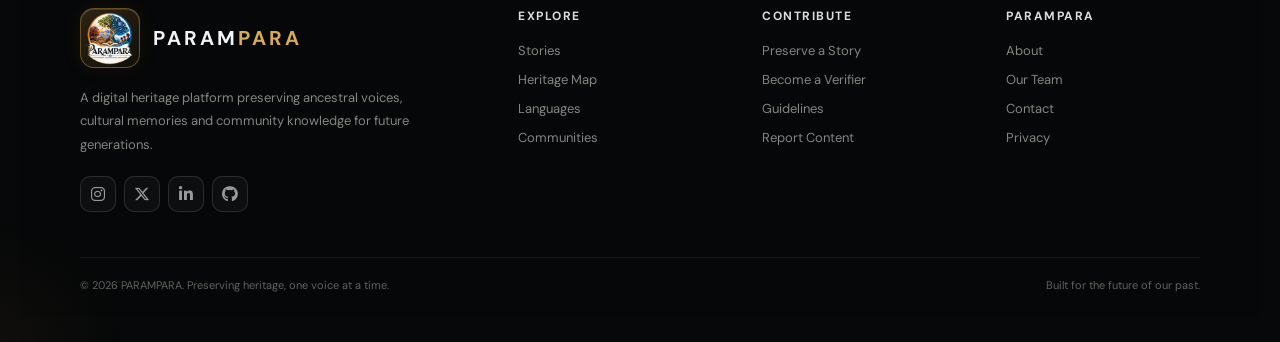
==== commit c757f7a9: "updated navbar and footer" ====
--- a/index.html
+++ b/index.html
@@ -18,6 +18,7 @@
     <!-- Icons -->
     <link rel="stylesheet" href="https://cdnjs.cloudflare.com/ajax/libs/font-awesome/6.5.2/css/all.min.css">
     <link rel="stylesheet" href="style_index.css">
+    <link rel="stylesheet" href="css/style_explore.css">
 
 </head>
 
@@ -25,47 +26,57 @@
     <!-- Ambient Background -->
     <div class="ambient"></div>
 
-    <!-- ================= NAVBAR ================= -->
-    <header class="navbar-wrapper">
+ 
+
+    <!-- =========================================================
+     NAVBAR
+========================================================= -->
+
+    <div class="navbar-wrapper">
 
         <nav class="glass-navbar">
 
-            <!-- Logo -->
             <a href="index.html" class="brand">
-                <div class="brand-icon"><img src="assets/logo.png" alt="PARAMPARA Logo"></div>
-
-                <div class="brand-name">
-                    <span>PARAM</span><span class="gold-text">PARA</span>
-                </div>
+
+                <div class="brand-icon">
+                    <!-- Replace with your logo -->
+                    <img src="assets/logo.png" alt="PARAMPARA">
+                </div>
+
+                <span class="brand-name">
+                    PARAM<span class="gold-text">PARA</span>
+                </span>
+
             </a>
 
-            <!-- Desktop Navigation -->
+
             <div class="nav-links">
 
-                <a href="index.html" class="nav-link active">
+                <a href="index.html" class="nav-link">
                     Home
                 </a>
 
-                <a href="explore.html" class="nav-link">
+                <a href="explore.html" class="nav-link active">
                     Explore
+                </a>
+
+                <a href="about.html" class="nav-link">
+                    About
                 </a>
 
                 <a href="contribute.html" class="nav-link">
                     Contribute
                 </a>
 
-                <a href="about.html" class="nav-link">
-                    About
-                </a>
-
-                <a href="login.html" class="login-btn">
-                    Login
-                </a>
-
-            </div>
-
-            <!-- Mobile Menu Button -->
-            <button class="menu-toggle" id="menuToggle" aria-label="Open menu">
+            </div>
+
+
+            <a href="login.html" class="login-btn">
+                Login
+            </a>
+
+
+            <button class="menu-toggle" id="menuToggle">
 
                 <span></span>
                 <span></span>
@@ -75,20 +86,32 @@
 
         </nav>
 
-        <!-- Mobile Navigation -->
+
         <div class="mobile-menu" id="mobileMenu">
 
-            <a href="index.html">Home</a>
-            <a href="explore.html">Explore</a>
-            <a href="contribute.html">Contribute</a>
-            <a href="about.html">About</a>
+            <a href="index.html">
+                Home
+            </a>
+
+            <a href="explore.html">
+                Explore
+            </a>
+
+            <a href="about.html">
+                About
+            </a>
+
+            <a href="contribute.html">
+                Contribute
+            </a>
+
             <a href="login.html" class="mobile-login">
                 Login
             </a>
 
         </div>
 
-    </header>
+    </div>
 
 
     <!-- =========================================================
@@ -697,16 +720,17 @@
     ========================================================== -->
 
     <footer>
+ <footer>
         <div class="footer-grid">
             <div class="footer-brand">
-                <a href="index.html" class="logo">
-                    <div class="logo-mark">
-                        <img src="assets/logo.png" alt="PARAMPARA Logo">
-                    </div>
-                    <div class="logo-text">
-                        PARAM<span>PARA</span>
-                    </div>
-                </a>
+                <div class="brand">
+                    <div class="brand-icon">
+                        <img src="assets/logo.png" alt="PARAMPARA">
+                    </div>
+                    <span class="brand-name">
+                        PARAM<span class="gold-text">PARA</span>
+                    </span>
+                </div>
                 <p>
                     A digital heritage platform preserving
                     ancestral voices, cultural memories and
--- a/css/style_explore.css
+++ b/css/style_explore.css
@@ -0,0 +1,2813 @@
+/* =========================================================
+   PARAMPARA — EXPLORE PAGE
+========================================================= */
+
+.explore-container {
+    width: min(1180px, 100%);
+    margin: auto;
+}
+
+
+/* =========================================================
+   EXPLORE HERO
+========================================================= */
+
+.explore-hero {
+    position: relative;
+
+    min-height: auto;
+
+    padding:
+        180px 20px 75px;
+
+    overflow: hidden;
+
+    border-bottom:
+        1px solid rgba(255,255,255,0.05);
+}
+
+
+.explore-glow {
+    position: absolute;
+
+    border-radius: 50%;
+
+    pointer-events: none;
+
+    filter: blur(100px);
+}
+
+
+.explore-glow-one {
+    width: 450px;
+    height: 450px;
+
+    top: 70px;
+    left: -220px;
+
+    background:
+        rgba(215,168,91,0.07);
+}
+
+
+.explore-glow-two {
+    width: 400px;
+    height: 400px;
+
+    top: 120px;
+    right: -180px;
+
+    background:
+        rgba(200,117,61,0.055);
+}
+
+
+/* =========================================================
+   HEADING
+========================================================= */
+
+.explore-heading {
+    text-align: center;
+
+    max-width: 800px;
+
+    margin: 0 auto 45px;
+}
+
+
+.explore-eyebrow {
+    display: inline-block;
+
+    margin-bottom: 18px;
+
+    color: var(--gold-light);
+
+    font-size: 10px;
+
+    font-weight: 700;
+
+    letter-spacing: 3px;
+}
+
+
+.explore-heading h1 {
+    font-family: var(--font-display);
+
+    font-size:
+        clamp(45px, 6vw, 72px);
+
+    line-height: 1.08;
+
+    font-weight: 400;
+
+    letter-spacing: -2px;
+}
+
+
+.explore-heading h1 span {
+    color: var(--gold-light);
+
+    font-style: italic;
+}
+
+
+.explore-heading p {
+    max-width: 620px;
+
+    margin: 22px auto 0;
+
+    color: var(--muted);
+
+    font-size: 15px;
+
+    line-height: 1.8;
+}
+
+
+/* =========================================================
+   SEARCH
+========================================================= */
+
+.explore-search-wrap {
+    max-width: 900px;
+
+    margin: auto;
+}
+
+
+.explore-search {
+
+    height: 72px;
+
+    display: flex;
+
+    align-items: center;
+
+    gap: 15px;
+
+    padding: 8px 9px 8px 24px;
+
+    border-radius: 22px;
+
+    background:
+        linear-gradient(
+            135deg,
+            rgba(255,255,255,0.085),
+            rgba(255,255,255,0.025)
+        );
+
+    border:
+        1px solid rgba(255,255,255,0.14);
+
+    backdrop-filter: blur(25px);
+
+    -webkit-backdrop-filter: blur(25px);
+
+    box-shadow:
+        0 20px 60px rgba(0,0,0,0.28),
+        inset 0 1px 0 rgba(255,255,255,0.08);
+
+    transition:
+        border-color 0.3s ease,
+        box-shadow 0.3s ease;
+}
+
+
+.explore-search:focus-within {
+
+    border-color:
+        rgba(215,168,91,0.45);
+
+    box-shadow:
+        0 20px 70px rgba(0,0,0,0.35),
+        0 0 30px rgba(215,168,91,0.06),
+        inset 0 1px 0 rgba(255,255,255,0.10);
+}
+
+
+.explore-search > i {
+
+    color: var(--gold-light);
+
+    font-size: 18px;
+}
+
+
+.explore-search input {
+
+    flex: 1;
+
+    min-width: 0;
+
+    border: none;
+
+    outline: none;
+
+    background: transparent;
+
+    color: #ffffff;
+
+    font-family: var(--font-main);
+
+    font-size: 14px;
+}
+
+
+.explore-search input::placeholder {
+
+    color:
+        rgba(255,255,255,0.38);
+}
+
+
+.explore-search button {
+
+    height: 54px;
+
+    padding: 0 25px;
+
+    border: none;
+
+    border-radius: 15px;
+
+    background:
+        linear-gradient(
+            135deg,
+            var(--gold-light),
+            var(--gold)
+        );
+
+    color: #17110a;
+
+    font-size: 13px;
+
+    font-weight: 700;
+
+    cursor: pointer;
+
+    transition: 0.3s ease;
+}
+
+
+.explore-search button:hover {
+
+    transform: translateY(-2px);
+
+    box-shadow:
+        0 10px 25px rgba(215,168,91,0.2);
+}
+
+
+/* Search suggestions */
+
+.search-hint {
+
+    display: flex;
+
+    justify-content: center;
+
+    align-items: center;
+
+    flex-wrap: wrap;
+
+    gap: 8px;
+
+    margin-top: 14px;
+
+    font-size: 10px;
+
+    color: #6f6f6b;
+}
+
+
+.search-hint > span {
+
+    color: var(--gold);
+
+    margin-right: 3px;
+}
+
+
+.search-suggestion {
+
+    border: none;
+
+    background: transparent;
+
+    color: #888883;
+
+    font-size: 10px;
+
+    cursor: pointer;
+
+    padding: 4px 9px;
+
+    border-radius: 20px;
+
+    transition: 0.2s ease;
+}
+
+
+.search-suggestion:hover {
+
+    color: var(--gold-light);
+
+    background:
+        rgba(215,168,91,0.07);
+}
+
+
+/* =========================================================
+   FILTER PANEL
+========================================================= */
+
+.filter-panel {
+
+    margin-top: 40px;
+
+    padding: 28px;
+
+    border-radius: 24px;
+}
+
+
+.filter-top {
+
+    display: flex;
+
+    align-items: center;
+
+    justify-content: space-between;
+
+    gap: 20px;
+
+    margin-bottom: 25px;
+}
+
+
+.filter-label {
+
+    display: block;
+
+    color: var(--gold);
+
+    font-size: 9px;
+
+    font-weight: 700;
+
+    letter-spacing: 2px;
+
+    margin-bottom: 6px;
+}
+
+
+.filter-top h3 {
+
+    font-family: var(--font-display);
+
+    font-size: 22px;
+
+    font-weight: 400;
+}
+
+
+.clear-filters {
+
+    border: none;
+
+    background: transparent;
+
+    color: #777772;
+
+    font-size: 11px;
+
+    cursor: pointer;
+
+    transition: 0.2s ease;
+}
+
+
+.clear-filters:hover {
+
+    color: var(--gold-light);
+}
+
+
+.filters-grid {
+
+    display: grid;
+
+    grid-template-columns:
+        repeat(4, 1fr);
+
+    gap: 14px;
+}
+
+
+.filter-group label {
+
+    display: block;
+
+    margin: 0 0 7px 4px;
+
+    color: #888884;
+
+    font-size: 10px;
+
+    letter-spacing: 0.5px;
+}
+
+
+.filter-group select {
+
+    width: 100%;
+
+    height: 46px;
+
+    padding: 0 13px;
+
+    appearance: none;
+
+    -webkit-appearance: none;
+
+    border-radius: 12px;
+
+    border:
+        1px solid rgba(255,255,255,0.09);
+
+    background:
+        rgba(255,255,255,0.035);
+
+    color: #d8d8d5;
+
+    outline: none;
+
+    font-family: var(--font-main);
+
+    font-size: 11px;
+
+    cursor: pointer;
+
+    transition: 0.25s ease;
+}
+
+
+.filter-group select:hover,
+.filter-group select:focus {
+
+    border-color:
+        rgba(215,168,91,0.32);
+
+    background:
+        rgba(255,255,255,0.055);
+}
+
+
+.filter-group select option {
+
+    background: #151515;
+
+    color: #ffffff;
+}
+
+
+.filter-apply {
+
+    height: 46px;
+
+    align-self: end;
+
+    border: 1px solid rgba(215,168,91,0.30);
+
+    border-radius: 12px;
+
+    background:
+        rgba(215,168,91,0.08);
+
+    color: var(--gold-light);
+
+    font-size: 11px;
+
+    font-weight: 600;
+
+    cursor: pointer;
+
+    transition: 0.25s ease;
+}
+
+
+.filter-apply:hover {
+
+    background:
+        rgba(215,168,91,0.15);
+
+    border-color:
+        rgba(215,168,91,0.5);
+
+    transform: translateY(-2px);
+}
+
+
+/* =========================================================
+   CATEGORY
+========================================================= */
+
+.category-section {
+
+    padding:
+        95px 20px 80px;
+}
+
+
+.section-heading-row {
+
+    display: flex;
+
+    align-items: end;
+
+    justify-content: space-between;
+
+    gap: 50px;
+
+    margin-bottom: 42px;
+}
+
+
+.section-heading-row .section-description {
+
+    max-width: 360px;
+}
+
+
+.category-grid {
+
+    display: grid;
+
+    grid-template-columns:
+        repeat(5, 1fr);
+
+    gap: 12px;
+}
+
+
+.category-card {
+
+    min-height: 145px;
+
+    padding: 20px;
+
+    display: flex;
+
+    flex-direction: column;
+
+    justify-content: space-between;
+
+    align-items: flex-start;
+
+    text-align: left;
+
+    border:
+        1px solid rgba(255,255,255,0.09);
+
+    border-radius: 18px;
+
+    background:
+        linear-gradient(
+            145deg,
+            rgba(255,255,255,0.055),
+            rgba(255,255,255,0.018)
+        );
+
+    color: #ffffff;
+
+    backdrop-filter: blur(15px);
+
+    cursor: pointer;
+
+    transition:
+        transform 0.3s ease,
+        border-color 0.3s ease,
+        background 0.3s ease;
+}
+
+
+.category-card:hover {
+
+    transform: translateY(-6px);
+
+    border-color:
+        rgba(215,168,91,0.3);
+
+    background:
+        rgba(215,168,91,0.06);
+}
+
+
+.category-card.active-category {
+
+    border-color:
+        rgba(215,168,91,0.42);
+
+    background:
+        linear-gradient(
+            145deg,
+            rgba(215,168,91,0.13),
+            rgba(215,168,91,0.035)
+        );
+
+    box-shadow:
+        inset 0 1px 0 rgba(255,255,255,0.06);
+}
+
+
+.category-icon {
+
+    width: 42px;
+    height: 42px;
+
+    display: flex;
+
+    align-items: center;
+    justify-content: center;
+
+    border-radius: 12px;
+
+    color: var(--gold-light);
+
+    background:
+        rgba(215,168,91,0.08);
+
+    border:
+        1px solid rgba(215,168,91,0.13);
+
+    transition: 0.3s ease;
+}
+
+
+.category-card:hover .category-icon {
+
+    transform: scale(1.08);
+
+    background:
+        rgba(215,168,91,0.15);
+}
+
+
+.category-card > span {
+
+    font-family: var(--font-display);
+
+    font-size: 16px;
+
+    line-height: 1.2;
+}
+
+
+.category-card small {
+
+    color: #73736f;
+
+    font-size: 9px;
+
+    margin-top: 4px;
+}
+
+
+/* =========================================================
+   DISCOVERY
+========================================================= */
+
+.discovery-section {
+
+    padding:
+        80px 20px 100px;
+
+    border-top:
+        1px solid rgba(255,255,255,0.04);
+}
+
+
+.featured-grid {
+
+    display: grid;
+
+    grid-template-columns:
+        1.45fr 1fr;
+
+    grid-template-rows:
+        1fr 1fr;
+
+    gap: 15px;
+
+    height: 560px;
+}
+
+
+.featured-main {
+
+    grid-row:
+        1 / 3;
+}
+
+
+.story-discovery-card {
+
+    overflow: hidden;
+
+    border-radius: 22px;
+
+    border:
+        1px solid rgba(255,255,255,0.10);
+
+    background:
+        rgba(255,255,255,0.025);
+
+    position: relative;
+
+    cursor: pointer;
+
+    transition:
+        transform 0.35s ease,
+        border-color 0.35s ease;
+}
+
+
+.story-discovery-card:hover {
+
+    transform: translateY(-5px);
+
+    border-color:
+        rgba(215,168,91,0.30);
+}
+
+
+/* =========================================================
+   LARGE FEATURED STORY
+========================================================= */
+
+.story-image-large {
+
+    position: relative;
+
+    width: 100%;
+    height: 100%;
+
+    overflow: hidden;
+}
+
+
+.story-image-large img,
+.story-image-medium img {
+
+    width: 100%;
+    height: 100%;
+
+    object-fit: cover;
+
+    display: block;
+
+    filter:
+        saturate(0.78)
+        contrast(1.05)
+        brightness(0.70);
+
+    transition:
+        transform 0.8s ease,
+        filter 0.8s ease;
+}
+
+
+.story-discovery-card:hover img {
+
+    transform: scale(1.06);
+
+    filter:
+        saturate(0.88)
+        contrast(1.05)
+        brightness(0.78);
+}
+
+
+.story-image-overlay {
+
+    position: absolute;
+
+    inset: 0;
+
+    background:
+        linear-gradient(
+            to top,
+            rgba(0,0,0,0.90),
+            rgba(0,0,0,0.08) 70%
+        );
+}
+
+
+.story-category {
+
+    position: absolute;
+
+    top: 18px;
+    left: 18px;
+
+    padding: 7px 11px;
+
+    border-radius: 30px;
+
+    background:
+        rgba(0,0,0,0.42);
+
+    border:
+        1px solid rgba(255,255,255,0.15);
+
+    backdrop-filter: blur(12px);
+
+    color: #dededb;
+
+    font-size: 8px;
+
+    font-weight: 700;
+
+    letter-spacing: 1.3px;
+}
+
+
+.verified-badge {
+
+    position: absolute;
+
+    top: 18px;
+    right: 18px;
+
+    display: inline-flex;
+
+    align-items: center;
+
+    gap: 5px;
+
+    padding: 6px 10px;
+
+    border-radius: 30px;
+
+    background:
+        rgba(55,125,88,0.18);
+
+    border:
+        1px solid rgba(104,184,145,0.28);
+
+    color: #9ed6b5;
+
+    font-size: 8px;
+
+    backdrop-filter: blur(10px);
+}
+
+
+.featured-story-info {
+
+    position: absolute;
+
+    left: 28px;
+    right: 28px;
+    bottom: 27px;
+}
+
+
+.featured-story-info > span {
+
+    color: var(--gold-light);
+
+    font-size: 10px;
+
+    letter-spacing: 0.7px;
+}
+
+
+.featured-story-info h3 {
+
+    font-family: var(--font-display);
+
+    font-size:
+        clamp(28px, 3vw, 40px);
+
+    line-height: 1.12;
+
+    font-weight: 400;
+
+    margin: 8px 0 10px;
+}
+
+
+.featured-story-info p {
+
+    max-width: 500px;
+
+    color:
+        rgba(255,255,255,0.58);
+
+    font-size: 12px;
+
+    line-height: 1.6;
+
+    margin-bottom: 16px;
+}
+
+
+.story-details {
+
+    display: flex;
+
+    gap: 16px;
+
+    color: #9a9a95;
+
+    font-size: 10px;
+}
+
+
+.story-details span {
+
+    display: flex;
+
+    align-items: center;
+
+    gap: 5px;
+}
+
+
+.story-details i {
+
+    color: var(--gold);
+}
+
+
+/* =========================================================
+   SIDE FEATURED STORIES
+========================================================= */
+
+.story-image-medium {
+
+    height: 62%;
+
+    position: relative;
+
+    overflow: hidden;
+}
+
+
+.side-story-content {
+
+    padding: 14px 17px;
+}
+
+
+.side-story-content > span {
+
+    color: var(--gold-light);
+
+    font-size: 9px;
+}
+
+
+.side-story-content h3 {
+
+    font-family: var(--font-display);
+
+    font-size: 18px;
+
+    font-weight: 400;
+
+    margin: 5px 0 8px;
+}
+
+
+.side-story-meta {
+
+    display: flex;
+
+    align-items: center;
+
+    gap: 12px;
+
+    color: #777772;
+
+    font-size: 9px;
+}
+
+
+.verified-small {
+
+    color: #86c6a1;
+}
+
+
+.verified-small i {
+
+    margin-right: 3px;
+}
+
+
+/* =========================================================
+   COLLECTIONS
+========================================================= */
+
+.collection-section {
+
+    padding:
+        20px 20px 100px;
+}
+
+
+.collection-block {
+
+    margin-bottom: 95px;
+}
+
+
+.collection-header {
+
+    display: flex;
+
+    align-items: end;
+
+    justify-content: space-between;
+
+    gap: 30px;
+
+    margin-bottom: 30px;
+}
+
+
+.collection-header h2 {
+
+    font-family: var(--font-display);
+
+    font-size: 34px;
+
+    font-weight: 400;
+}
+
+
+.story-grid {
+
+    display: grid;
+
+    grid-template-columns:
+        repeat(3, 1fr);
+
+    gap: 15px;
+}
+
+
+/* =========================================================
+   COMPACT STORY
+========================================================= */
+
+.compact-story {
+
+    display: grid;
+
+    grid-template-columns: 145px 1fr;
+
+    gap: 17px;
+
+    padding: 13px;
+
+    border-radius: 18px;
+
+    border:
+        1px solid rgba(255,255,255,0.08);
+
+    background:
+        linear-gradient(
+            145deg,
+            rgba(255,255,255,0.055),
+            rgba(255,255,255,0.018)
+        );
+
+    backdrop-filter: blur(15px);
+
+    cursor: pointer;
+
+    transition: 0.3s ease;
+}
+
+
+.compact-story:hover {
+
+    transform: translateY(-5px);
+
+    border-color:
+        rgba(215,168,91,0.27);
+}
+
+
+.compact-image {
+
+    height: 145px;
+
+    position: relative;
+
+    overflow: hidden;
+
+    border-radius: 13px;
+}
+
+
+.compact-image img {
+
+    width: 100%;
+    height: 100%;
+
+    object-fit: cover;
+
+    filter:
+        saturate(0.72)
+        brightness(0.72);
+
+    transition: 0.5s ease;
+}
+
+
+.compact-story:hover .compact-image img {
+
+    transform: scale(1.07);
+
+    filter:
+        saturate(0.88)
+        brightness(0.82);
+}
+
+
+.compact-image .verified-badge {
+
+    top: 8px;
+    right: 8px;
+
+    width: 25px;
+    height: 25px;
+
+    padding: 0;
+
+    justify-content: center;
+}
+
+
+.compact-content {
+
+    padding:
+        7px 3px;
+}
+
+
+.compact-content > span {
+
+    color: var(--gold-light);
+
+    font-size: 8px;
+}
+
+
+.compact-content h3 {
+
+    font-family: var(--font-display);
+
+    font-size: 17px;
+
+    font-weight: 400;
+
+    line-height: 1.3;
+
+    margin: 8px 0 18px;
+}
+
+
+.compact-content > div {
+
+    display: flex;
+
+    gap: 10px;
+}
+
+
+.compact-content small {
+
+    color: #747470;
+
+    font-size: 8px;
+}
+
+
+/* =========================================================
+   VERIFIED HERITAGE
+========================================================= */
+
+.verified-strip {
+
+    display: grid;
+
+    grid-template-columns:
+        repeat(3, 1fr);
+
+    gap: 15px;
+}
+
+
+.verified-card {
+
+    min-height: 250px;
+
+    position: relative;
+
+    overflow: hidden;
+
+    border-radius: 20px;
+
+    border:
+        1px solid rgba(255,255,255,0.09);
+
+    cursor: pointer;
+}
+
+
+.verified-card-image {
+
+    position: absolute;
+
+    inset: 0;
+}
+
+
+.verified-card-image img {
+
+    width: 100%;
+    height: 100%;
+
+    object-fit: cover;
+
+    filter:
+        saturate(0.65)
+        brightness(0.55);
+
+    transition: 0.7s ease;
+}
+
+
+.verified-card:hover img {
+
+    transform: scale(1.06);
+
+    filter:
+        saturate(0.82)
+        brightness(0.67);
+}
+
+
+.verified-card::after {
+
+    content: "";
+
+    position: absolute;
+
+    inset: 0;
+
+    background:
+        linear-gradient(
+            to top,
+            rgba(0,0,0,0.88),
+            transparent 70%
+        );
+}
+
+
+.verified-card-content {
+
+    position: absolute;
+
+    z-index: 2;
+
+    left: 20px;
+    right: 20px;
+    bottom: 19px;
+}
+
+
+.verified-label {
+
+    display: inline-flex;
+
+    align-items: center;
+
+    gap: 5px;
+
+    color: #94d0ad;
+
+    font-size: 8px;
+
+    font-weight: 700;
+
+    letter-spacing: 1px;
+
+    margin-bottom: 7px;
+}
+
+
+.verified-card-content h3 {
+
+    font-family: var(--font-display);
+
+    font-size: 22px;
+
+    font-weight: 400;
+}
+
+
+.verified-card-content p {
+
+    color: #8e8e89;
+
+    font-size: 9px;
+
+    margin-top: 4px;
+}
+
+
+/* =========================================================
+   MAP
+========================================================= */
+
+.map-section {
+
+    padding:
+        0 20px 120px;
+}
+
+
+.map-card {
+
+    min-height: 420px;
+
+    position: relative;
+
+    overflow: hidden;
+
+    display: grid;
+
+    grid-template-columns: 1fr 1fr;
+
+    align-items: center;
+
+    border-radius: 28px;
+
+    border:
+        1px solid rgba(215,168,91,0.18);
+
+    background:
+        radial-gradient(
+            circle at 75% 50%,
+            rgba(215,168,91,0.10),
+            transparent 35%
+        ),
+
+        linear-gradient(
+            145deg,
+            rgba(255,255,255,0.065),
+            rgba(255,255,255,0.018)
+        );
+
+    backdrop-filter: blur(25px);
+
+    box-shadow:
+        0 25px 70px rgba(0,0,0,0.25);
+}
+
+
+.map-pattern {
+
+    position: absolute;
+
+    inset: 0;
+
+    opacity: 0.16;
+
+    background-image:
+        linear-gradient(
+            rgba(215,168,91,0.08) 1px,
+            transparent 1px
+        ),
+        linear-gradient(
+            90deg,
+            rgba(215,168,91,0.08) 1px,
+            transparent 1px
+        );
+
+    background-size:
+        45px 45px;
+
+    mask-image:
+        linear-gradient(
+            to right,
+            transparent,
+            black 50%,
+            transparent
+        );
+}
+
+
+.map-content {
+
+    position: relative;
+
+    z-index: 2;
+
+    padding: 55px;
+}
+
+
+.map-content h2 {
+
+    font-family: var(--font-display);
+
+    font-size:
+        clamp(38px, 4vw, 55px);
+
+    font-weight: 400;
+
+    line-height: 1.1;
+
+    max-width: 500px;
+
+    margin: 10px 0 18px;
+}
+
+
+.map-content h2 span {
+
+    color: var(--gold-light);
+
+    font-style: italic;
+}
+
+
+.map-content p {
+
+    color: var(--muted);
+
+    max-width: 450px;
+
+    font-size: 13px;
+
+    line-height: 1.8;
+
+    margin-bottom: 28px;
+}
+
+
+.map-button {
+
+    display: inline-flex;
+
+    align-items: center;
+
+    gap: 10px;
+
+    padding: 14px 20px;
+
+    border-radius: 13px;
+
+    background:
+        rgba(215,168,91,0.10);
+
+    border:
+        1px solid rgba(215,168,91,0.32);
+
+    color: var(--gold-light);
+
+    font-size: 12px;
+
+    font-weight: 600;
+
+    transition: 0.3s ease;
+}
+
+
+.map-button:hover {
+
+    background:
+        rgba(215,168,91,0.17);
+
+    transform: translateY(-3px);
+
+    box-shadow:
+        0 12px 30px rgba(215,168,91,0.10);
+}
+
+
+.map-button i:last-child {
+
+    transition: 0.3s ease;
+}
+
+
+.map-button:hover i:last-child {
+
+    transform: translateX(4px);
+}
+
+
+/* =========================================================
+   MAP VISUAL
+========================================================= */
+
+.map-visual {
+
+    height: 100%;
+
+    display: flex;
+
+    align-items: center;
+
+    justify-content: center;
+
+    position: relative;
+}
+
+/* =========================================================
+   INDIA HERITAGE MAP
+========================================================= */
+
+.map-visual {
+    height: 100%;
+
+    display: flex;
+    align-items: center;
+    justify-content: center;
+
+    position: relative;
+
+    min-height: 400px;
+}
+
+
+/* Actual India map */
+
+.india-map {
+    position: relative;
+
+    width: 365px;
+    height: 425px;
+
+    display: block;
+    align-items: center;
+    justify-content: center;
+
+    filter:
+        drop-shadow(
+            0 0 25px rgba(215,168,91,0.07)
+        );
+    z-index: 2;
+}
+
+
+.india-map img {
+
+    width: 100%;
+    height: 100%;
+
+    object-fit: contain;
+
+    opacity: 0.78;
+
+    filter:
+        sepia(0.35)
+        saturate(0.55)
+        brightness(0.65)
+        contrast(1.05);
+
+    transition:
+        opacity 0.4s ease,
+        filter 0.4s ease,
+        transform 0.5s ease;
+}
+
+
+.map-card:hover .india-map img {
+
+    opacity: 0.92;
+
+    filter:
+        sepia(0.45)
+        saturate(0.7)
+        brightness(0.78)
+        contrast(1.05);
+
+    transform: scale(1.025);
+}
+
+
+/* =========================================================
+   MAP PINS
+========================================================= */
+
+.map-pin {
+
+    position: absolute;
+
+    width: 34px;
+    height: 34px;
+
+    display: flex;
+    align-items: center;
+    justify-content: center;
+
+    border: 1px solid
+        rgba(215,168,91,0.38);
+
+    border-radius: 50%;
+
+    background:
+        rgba(15,15,14,0.78);
+
+    color: var(--gold-light);
+
+    backdrop-filter: blur(12px);
+    -webkit-backdrop-filter: blur(12px);
+
+    cursor: pointer;
+
+    z-index: 5;
+
+    box-shadow:
+        0 5px 20px rgba(0,0,0,0.4),
+        inset 0 1px 0
+        rgba(255,255,255,0.10);
+
+    transition:
+        transform 0.3s ease,
+        border-color 0.3s ease,
+        background 0.3s ease;
+}
+
+
+.map-pin i {
+
+    position: relative;
+
+    z-index: 2;
+
+    font-size: 11px;
+
+    transition:
+        transform 0.3s ease;
+}
+
+
+/* glowing ring */
+
+.map-pin span {
+
+    position: absolute;
+
+    inset: -7px;
+
+    border-radius: 50%;
+
+    border: 1px solid
+        rgba(215,168,91,0.20);
+
+    animation:
+        heritagePulse 2.8s ease-out infinite;
+}
+
+
+.map-pin:hover {
+
+    transform:
+        translateY(-4px) scale(1.08);
+
+    border-color:
+        rgba(215,168,91,0.75);
+
+    background:
+        rgba(215,168,91,0.13);
+
+    box-shadow:
+        0 0 25px
+        rgba(215,168,91,0.18);
+}
+
+
+.map-pin:hover i {
+
+    transform:
+        scale(1.15);
+}
+
+/* =========================================================
+   ACCURATE HERITAGE LOCATION POSITIONS
+========================================================= */
+
+/* =========================================================
+   FINAL MAP LOCATION POSITIONS
+   Based on the current India SVG
+========================================================= */
+/* =========================================================
+   EXACT PIN POSITIONS
+========================================================= */
+
+.pin-rajasthan {
+    left: 50px;
+    top: 100px;
+}
+
+.pin-assam {
+    left: 310px;
+    top: 130px;
+}
+
+.pin-odisha {
+    left: 265px;
+    top: 220px;
+}
+
+.pin-kerala {
+    left: 70px;
+    top: 360px;
+}
+
+.pin-tamil {
+    left: 165px;
+    top: 375px;
+}
+/* =========================================================
+   PIN ANIMATION
+========================================================= */
+
+@keyframes heritagePulse {
+
+    0% {
+
+        transform: scale(0.65);
+
+        opacity: 0.75;
+    }
+
+    70% {
+
+        transform: scale(1.35);
+
+        opacity: 0;
+    }
+
+    100% {
+
+        transform: scale(1.35);
+
+        opacity: 0;
+    }
+
+}
+
+
+/* =========================================================
+   MAP DECORATION
+========================================================= */
+
+.india-map::before {
+
+    content: "";
+
+    position: absolute;
+
+    width: 260px;
+    height: 260px;
+
+    border-radius: 50%;
+
+    background:
+        rgba(215,168,91,0.045);
+
+    filter: blur(70px);
+
+    z-index: -1;
+}
+
+
+/* subtle orbit */
+
+.india-map::after {
+
+    content: "";
+
+    position: absolute;
+
+    width: 390px;
+    height: 390px;
+
+    border: 1px solid
+        rgba(215,168,91,0.055);
+
+    border-radius: 50%;
+
+    z-index: -2;
+
+    animation:
+        mapOrbit 12s linear infinite;
+}
+
+
+@keyframes mapOrbit {
+
+    from {
+        transform: rotate(0deg);
+    }
+
+    to {
+        transform: rotate(360deg);
+    }
+
+}
+
+@media(max-width:600px) {
+
+    .map-visual {
+        min-height: 350px;
+    }
+
+    .india-map {
+        width: 270px;
+        height: 310px;
+    }
+
+    .map-pin {
+        width: 30px;
+        height: 30px;
+    }
+
+}
+/* =========================================================
+   REVEAL
+========================================================= */
+
+.reveal {
+
+    opacity: 0;
+
+    transform:
+        translateY(25px);
+
+    transition:
+        opacity 0.7s ease,
+        transform 0.7s ease;
+}
+
+
+.reveal.visible {
+
+    opacity: 1;
+
+    transform:
+        translateY(0);
+}
+
+
+/* =========================================================
+   RESPONSIVE — 1100
+========================================================= */
+
+@media(max-width:1100px) {
+
+    .category-grid {
+
+        grid-template-columns:
+            repeat(4,1fr);
+    }
+
+    .filters-grid {
+
+        grid-template-columns:
+            repeat(3,1fr);
+    }
+
+    .filter-apply {
+
+        grid-column:
+            span 1;
+    }
+
+}
+
+
+/* =========================================================
+   RESPONSIVE — 900
+========================================================= */
+
+@media(max-width:900px) {
+
+    .explore-hero {
+
+        padding-top: 145px;
+    }
+
+
+    .filters-grid {
+
+        grid-template-columns:
+            repeat(2,1fr);
+    }
+
+
+    .category-grid {
+
+        grid-template-columns:
+            repeat(3,1fr);
+    }
+
+
+    .featured-grid {
+
+        height: auto;
+
+        grid-template-columns:
+            1fr 1fr;
+
+        grid-template-rows:
+            500px 300px;
+    }
+
+
+    .featured-main {
+
+        grid-column:
+            1 / 3;
+
+        grid-row:
+            auto;
+    }
+
+
+    .story-grid {
+
+        grid-template-columns:
+            1fr;
+    }
+
+
+    .compact-story {
+
+        grid-template-columns:
+            180px 1fr;
+    }
+
+
+    .verified-strip {
+
+        grid-template-columns:
+            1fr 1fr;
+    }
+
+
+    .map-card {
+
+        grid-template-columns:
+            1fr;
+
+        padding-bottom: 30px;
+    }
+
+
+    .map-visual {
+
+        min-height: 330px;
+    }
+
+}
+
+
+/* =========================================================
+   RESPONSIVE — 600
+========================================================= */
+
+@media(max-width:600px) {
+
+    .explore-hero {
+
+        padding:
+            125px 16px 55px;
+    }
+
+
+    .explore-heading {
+
+        margin-bottom: 32px;
+    }
+
+
+    .explore-heading h1 {
+
+        font-size: 43px;
+
+        letter-spacing:
+            -1px;
+    }
+
+
+    .explore-search {
+
+        height: auto;
+
+        min-height: 62px;
+
+        padding: 7px 7px 7px 17px;
+
+        border-radius: 17px;
+    }
+
+
+    .explore-search input {
+
+        font-size: 12px;
+    }
+
+
+    .explore-search button {
+
+        height: 48px;
+
+        padding: 0 15px;
+    }
+
+
+    .search-hint {
+
+        justify-content:
+            flex-start;
+    }
+
+
+    .filter-panel {
+
+        padding: 20px;
+
+        border-radius: 19px;
+    }
+
+
+    .filter-top {
+
+        align-items:
+            flex-start;
+    }
+
+
+    .filters-grid {
+
+        grid-template-columns:
+            1fr;
+    }
+
+
+    .filter-apply {
+
+        width: 100%;
+    }
+
+
+    .section-heading-row {
+
+        flex-direction:
+            column;
+
+        align-items:
+            flex-start;
+
+        gap: 12px;
+    }
+
+
+    .category-section,
+    .discovery-section {
+
+        padding-left: 16px;
+        padding-right: 16px;
+    }
+
+
+    .category-grid {
+
+        grid-template-columns:
+            repeat(2,1fr);
+
+        gap: 9px;
+    }
+
+
+    .category-card {
+
+        min-height: 130px;
+
+        padding: 15px;
+    }
+
+
+    .category-card > span {
+
+        font-size: 14px;
+    }
+
+
+    .featured-grid {
+
+        display:
+            flex;
+
+        flex-direction:
+            column;
+
+        height: auto;
+    }
+
+
+    .featured-main {
+
+        height: 480px;
+    }
+
+
+    .featured-side {
+
+        min-height: 350px;
+    }
+
+
+    .collection-section {
+
+        padding-left: 16px;
+        padding-right: 16px;
+    }
+
+
+    .collection-header {
+
+        align-items:
+            flex-start;
+
+        flex-direction:
+            column;
+
+        gap: 10px;
+    }
+
+
+    .compact-story {
+
+        grid-template-columns:
+            125px 1fr;
+    }
+
+
+    .compact-image {
+
+        height: 125px;
+    }
+
+
+    .verified-strip {
+
+        grid-template-columns:
+            1fr;
+    }
+
+
+    .map-section {
+
+        padding-left: 16px;
+        padding-right: 16px;
+    }
+
+
+    .map-card {
+
+        min-height:
+            650px;
+    }
+
+
+    .map-content {
+
+        padding:
+            40px 25px 10px;
+    }
+
+
+    .india-map-placeholder {
+
+        width: 280px;
+        height: 280px;
+    }
+
+}
+
+
+/* =========================================================
+   REDUCED MOTION
+========================================================= */
+
+@media(prefers-reduced-motion:reduce) {
+
+    .reveal,
+    .map-pin {
+
+        animation: none !important;
+
+        transition: none !important;
+    }
+
+}
+
+/* =========================================================
+   INDIA MAP
+========================================================= */
+
+.map-visual {
+    position: relative;
+
+    width: 100%;
+    height: 100%;
+
+    min-height: 420px;
+
+    display: flex;
+    align-items: center;
+    justify-content: center;
+}
+
+
+/* =========================================================
+   MAP CONTAINER
+========================================================= */
+
+.india-map {
+
+    position: relative;
+
+    width: 365px;
+    height: 425px;
+
+    display: block;
+    align-items: center;
+    justify-content: center;
+
+    z-index: 2;
+}
+
+
+/* =========================================================
+   REAL INDIA SVG
+========================================================= */
+
+.india-map img {
+
+    width: 100%;
+    height: 100%;
+
+    display: block;
+
+    object-fit: contain;
+
+    opacity: 0.82;
+
+    filter:
+        brightness(0.60)
+        sepia(0.35)
+        saturate(0.55)
+        contrast(1.15)
+        drop-shadow(
+            0 0 22px
+            rgba(215,168,91,0.12)
+        );
+
+    transition:
+        transform 0.5s ease,
+        opacity 0.4s ease,
+        filter 0.5s ease;
+}
+
+
+.map-card:hover .india-map img {
+
+    opacity: 0.95;
+
+    transform: scale(1.025);
+
+    filter:
+        brightness(0.72)
+        sepia(0.45)
+        saturate(0.65)
+        contrast(1.15)
+        drop-shadow(
+            0 0 30px
+            rgba(215,168,91,0.18)
+        );
+}
+
+
+/* =========================================================
+   AMBIENT GLOW
+========================================================= */
+
+.india-map::before {
+
+    content: "";
+
+    position: absolute;
+
+    width: 270px;
+    height: 310px;
+
+    border-radius: 50%;
+
+    background:
+        rgba(215,168,91,0.055);
+
+    filter: blur(75px);
+
+    z-index: -1;
+
+    pointer-events: none;
+}
+
+
+/* =========================================================
+   MAP CIRCLE
+========================================================= */
+
+.india-map::after {
+
+    content: "";
+
+    position: absolute;
+
+    width: 390px;
+    height: 390px;
+
+    border-radius: 50%;
+
+    border:
+        1px solid
+        rgba(215,168,91,0.045);
+
+    z-index: -2;
+
+    pointer-events: none;
+}
+
+
+/* =========================================================
+   LOCATION PIN
+========================================================= */
+
+.map-pin {
+
+    position: absolute;
+
+    width: 34px;
+    height: 34px;
+
+    padding: 0;
+
+    display: flex;
+    align-items: center;
+    justify-content: center;
+
+    border-radius: 50%;
+
+    border:
+        1px solid
+        rgba(215,168,91,0.48);
+
+    background:
+        rgba(15,15,14,0.88);
+
+    color:
+        var(--gold-light);
+
+    backdrop-filter: blur(12px);
+    -webkit-backdrop-filter: blur(12px);
+
+    box-shadow:
+        0 8px 25px rgba(0,0,0,0.45),
+        inset 0 1px 0
+        rgba(255,255,255,0.10);
+
+    cursor: pointer;
+
+    z-index: 10;
+
+    transition:
+        transform 0.3s ease,
+        border-color 0.3s ease,
+        background 0.3s ease;
+}
+
+
+.map-pin i {
+
+    position: relative;
+
+    z-index: 2;
+
+    font-size: 11px;
+}
+
+
+/* =========================================================
+   PIN RIPPLE
+========================================================= */
+
+.map-pin span {
+
+    position: absolute;
+
+    inset: -7px;
+
+    border-radius: 50%;
+
+    border:
+        1px solid
+        rgba(215,168,91,0.20);
+
+    animation:
+        mapPinPulse 2.8s ease-out infinite;
+}
+
+
+@keyframes mapPinPulse {
+
+    0% {
+        transform: scale(0.65);
+        opacity: 0.8;
+    }
+
+    70% {
+        transform: scale(1.35);
+        opacity: 0;
+    }
+
+    100% {
+        transform: scale(1.35);
+        opacity: 0;
+    }
+}
+
+
+/* =========================================================
+   PIN HOVER
+========================================================= */
+
+.map-pin:hover {
+
+    transform:
+        translateY(-4px)
+        scale(1.12);
+
+    border-color:
+        rgba(215,168,91,0.85);
+
+    background:
+        rgba(215,168,91,0.14);
+
+    box-shadow:
+        0 0 28px
+        rgba(215,168,91,0.20);
+}
+
+
+/* =========================================================
+   PIN POSITIONS
+========================================================= */
+
+.pin-rajasthan {
+    left: 27%;
+    top: 29%;
+}
+
+.pin-assam {
+    right: 8%;
+    top: 32%;
+}
+
+.pin-odisha {
+    right: 29%;
+    top: 53%;
+}
+
+.pin-kerala {
+    left: 40%;
+    bottom: 14%;
+}
+
+.pin-tamil {
+    right: 31%;
+    bottom: 13%;
+}
+
+
+/* =========================================================
+   MOBILE
+========================================================= */
+
+@media(max-width:600px) {
+
+    .map-visual {
+        min-height: 350px;
+    }
+
+    .india-map {
+        width: 270px;
+        height: 315px;
+    }
+
+    .map-pin {
+        width: 30px;
+        height: 30px;
+    }
+
+    .map-pin i {
+        font-size: 9px;
+    }
+
+}
+
+/* =========================================================
+   PARAMPARA — INDIA MAP
+========================================================= */
+
+.map-visual {
+    width: 100%;
+    min-height: 470px;
+
+    display: flex;
+    align-items: center;
+    justify-content: center;
+
+    position: relative;
+}
+
+
+/* =========================================================
+   MAP CANVAS
+========================================================= */
+
+.india-map {
+    position: relative;
+
+    width: 405px;
+    height: 470px;
+
+    flex-shrink: 0;
+}
+
+
+/* =========================================================
+   REAL INDIA MAP
+========================================================= */
+
+.india-map > img {
+    position: absolute;
+
+    left: 0;
+    top: 0;
+
+    width: 100%;
+    height: 100%;
+
+    object-fit: contain;
+
+    display: block;
+
+    opacity: 0.82;
+
+    filter:
+        brightness(0.62)
+        sepia(0.35)
+        saturate(0.55)
+        contrast(1.12);
+
+    z-index: 1;
+}
+
+
+/* =========================================================
+   MAP GLOW
+========================================================= */
+
+.india-map::before {
+    content: "";
+
+    position: absolute;
+
+    width: 300px;
+    height: 330px;
+
+    left: 50%;
+    top: 50%;
+
+    transform: translate(-50%, -50%);
+
+    border-radius: 50%;
+
+    background:
+        rgba(215,168,91,0.055);
+
+    filter: blur(70px);
+
+    z-index: 0;
+
+    pointer-events: none;
+}
+
+
+/* =========================================================
+   PINS
+========================================================= */
+
+.map-pin {
+    position: absolute;
+
+    width: 36px;
+    height: 36px;
+
+    padding: 0;
+    margin: 0;
+
+    transform: translate(-50%, -50%);
+
+    display: flex;
+    align-items: center;
+    justify-content: center;
+
+    border-radius: 50%;
+
+    background:
+        rgba(15,15,14,0.88);
+
+    border:
+        1px solid rgba(215,168,91,0.55);
+
+    color: var(--gold-light);
+
+    backdrop-filter: blur(12px);
+    -webkit-backdrop-filter: blur(12px);
+
+    box-shadow:
+        0 8px 25px rgba(0,0,0,0.45),
+        inset 0 1px 0 rgba(255,255,255,0.10);
+
+    cursor: pointer;
+
+    z-index: 10;
+
+    transition:
+        transform 0.25s ease,
+        background 0.25s ease,
+        border-color 0.25s ease;
+}
+
+
+.map-pin i {
+    font-size: 11px;
+}
+
+
+/* =========================================================
+   PIN RIPPLE
+========================================================= */
+
+.map-pin span {
+    position: absolute;
+
+    inset: -7px;
+
+    border-radius: 50%;
+
+    border:
+        1px solid rgba(215,168,91,0.20);
+
+    animation:
+        mapPinPulse 2.8s ease-out infinite;
+}
+
+
+@keyframes mapPinPulse {
+
+    0% {
+        transform: scale(0.65);
+        opacity: 0.8;
+    }
+
+    70% {
+        transform: scale(1.35);
+        opacity: 0;
+    }
+
+    100% {
+        transform: scale(1.35);
+        opacity: 0;
+    }
+}
+
+
+/* =========================================================
+   EXACT LOCATIONS
+========================================================= */
+
+/*
+   Coordinates are relative to the SAME 405 × 470
+   map canvas as the India SVG.
+*/
+
+
+/* Rajasthan */
+
+.pin-rajasthan {
+    left: 20%;
+    top: 32%;
+}
+
+
+/* Assam */
+
+.pin-assam {
+    left: 82%;
+    top: 35%;
+}
+
+
+/* Odisha */
+
+.pin-odisha {
+    left: 58%;
+    top: 57%;
+}
+
+
+/* Kerala */
+
+.pin-kerala {
+    left: 29%;
+    top: 84%;
+}
+
+.pin-tamil {
+    left: 38%;
+    top: 86%;
+}
+
+/* =========================================================
+   HOVER
+========================================================= */
+
+.map-pin:hover {
+    transform:
+        translate(-50%, -50%)
+        scale(1.12);
+
+    background:
+        rgba(215,168,91,0.15);
+
+    border-color:
+        rgba(215,168,91,0.9);
+
+    box-shadow:
+        0 0 28px
+        rgba(215,168,91,0.22);
+}
+
+
+/* =========================================================
+   MOBILE
+========================================================= */
+
+@media(max-width: 600px) {
+
+    .map-visual {
+        min-height: 350px;
+    }
+
+    .india-map {
+        width: 285px;
+        height: 330px;
+    }
+
+    .map-pin {
+        width: 31px;
+        height: 31px;
+    }
+
+    .map-pin i {
+        font-size: 9px;
+    }
+
+}
+
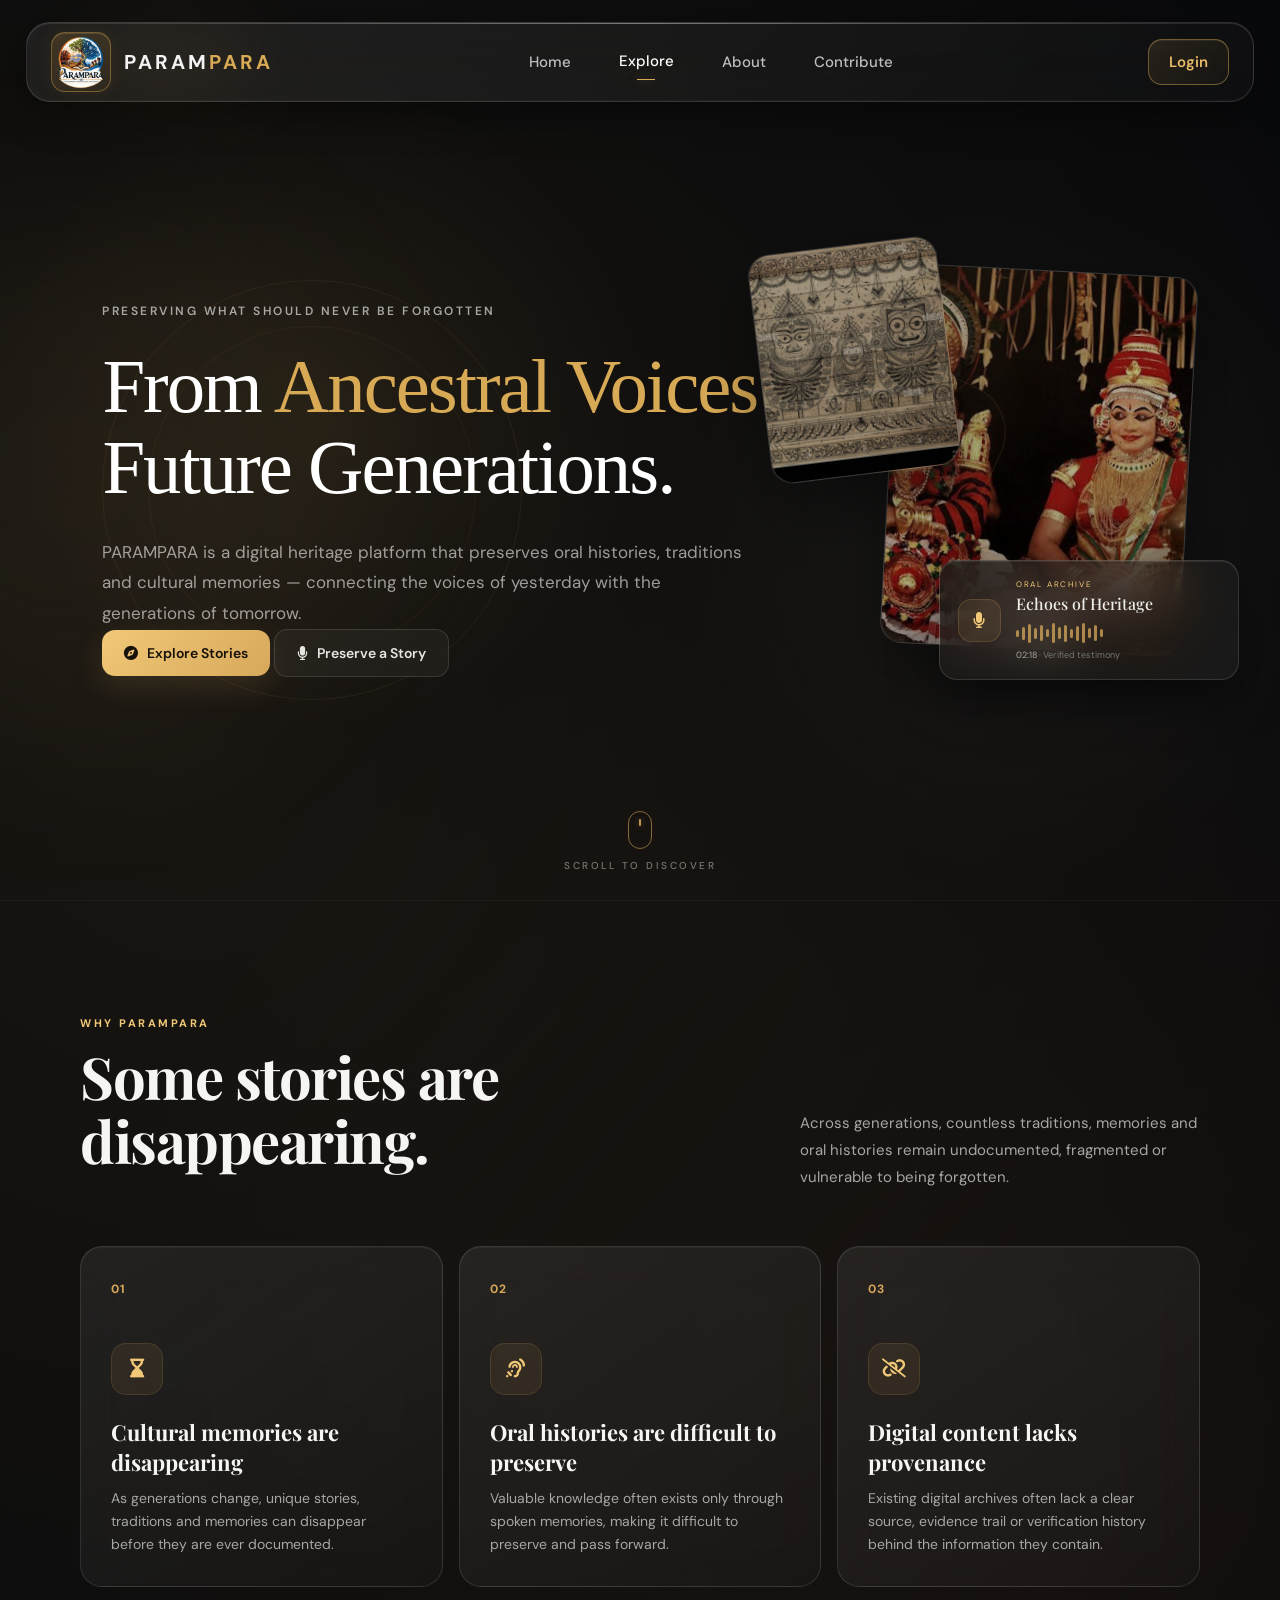
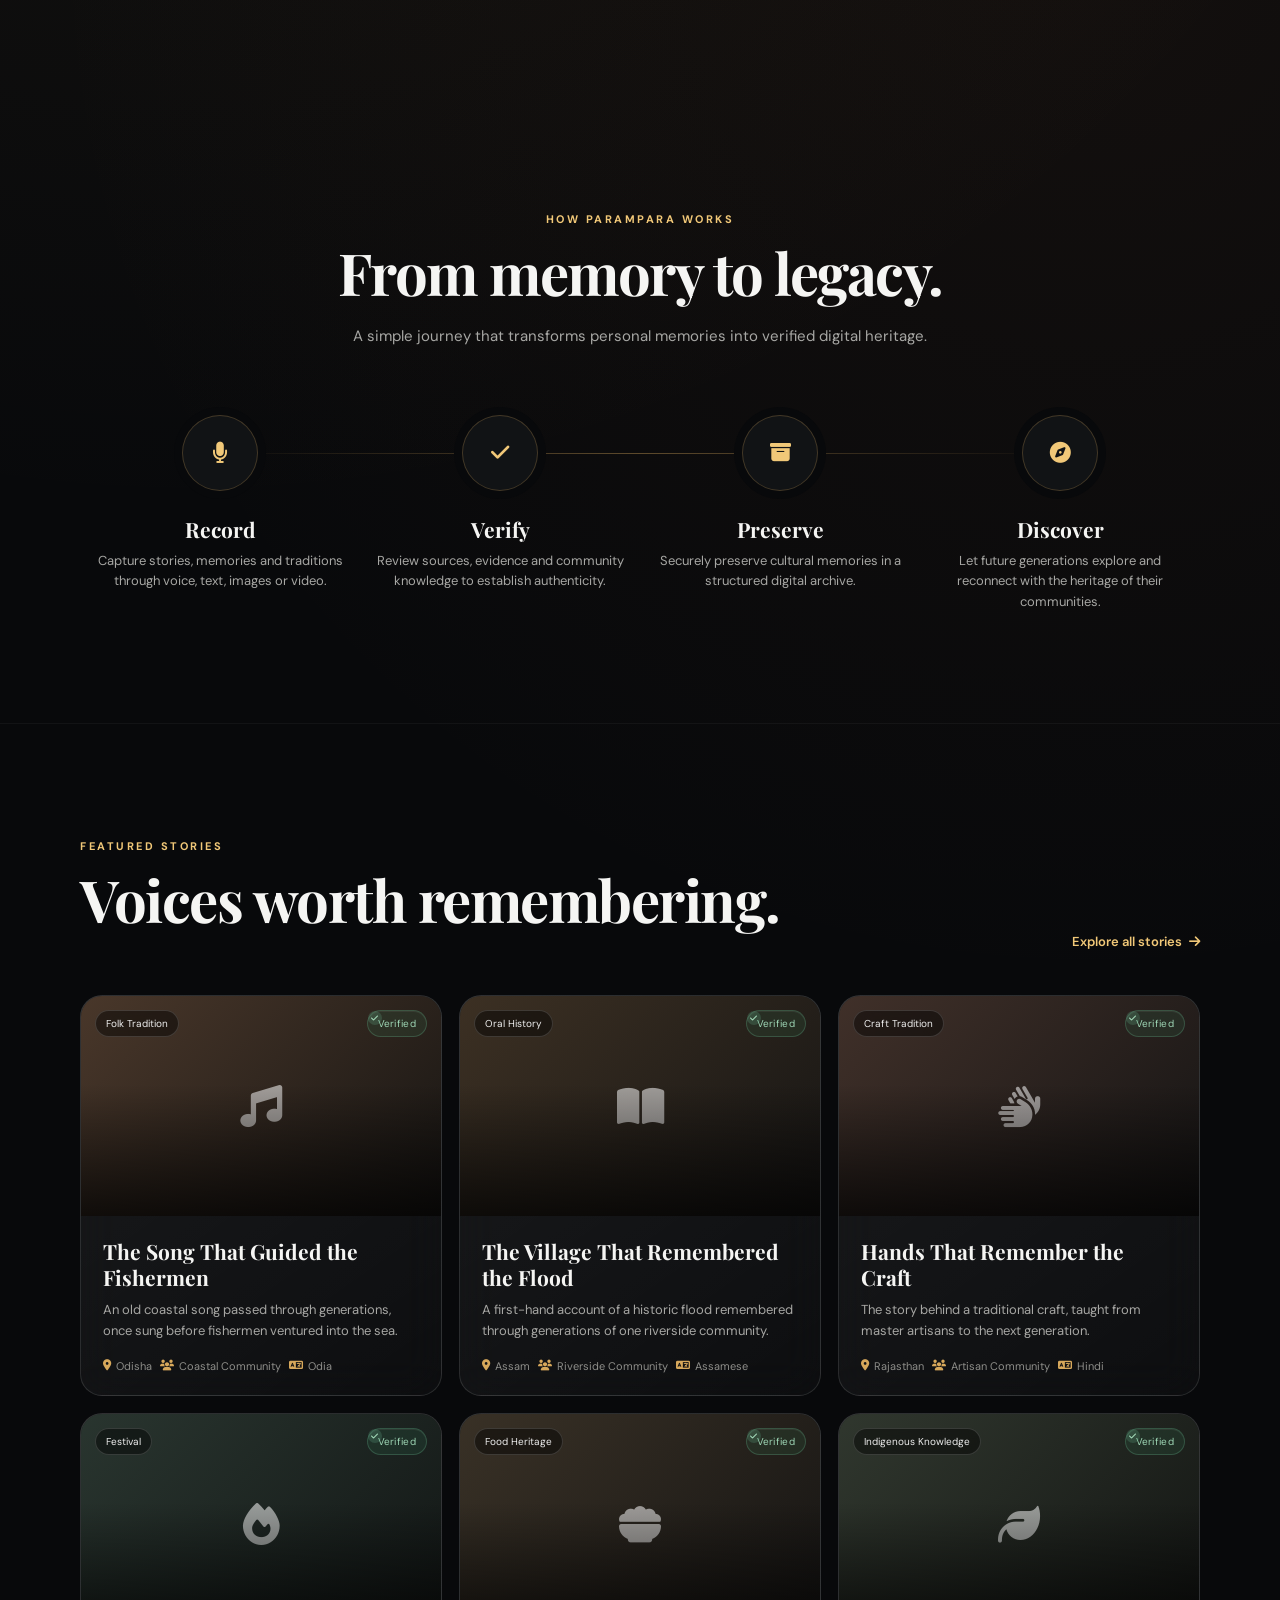
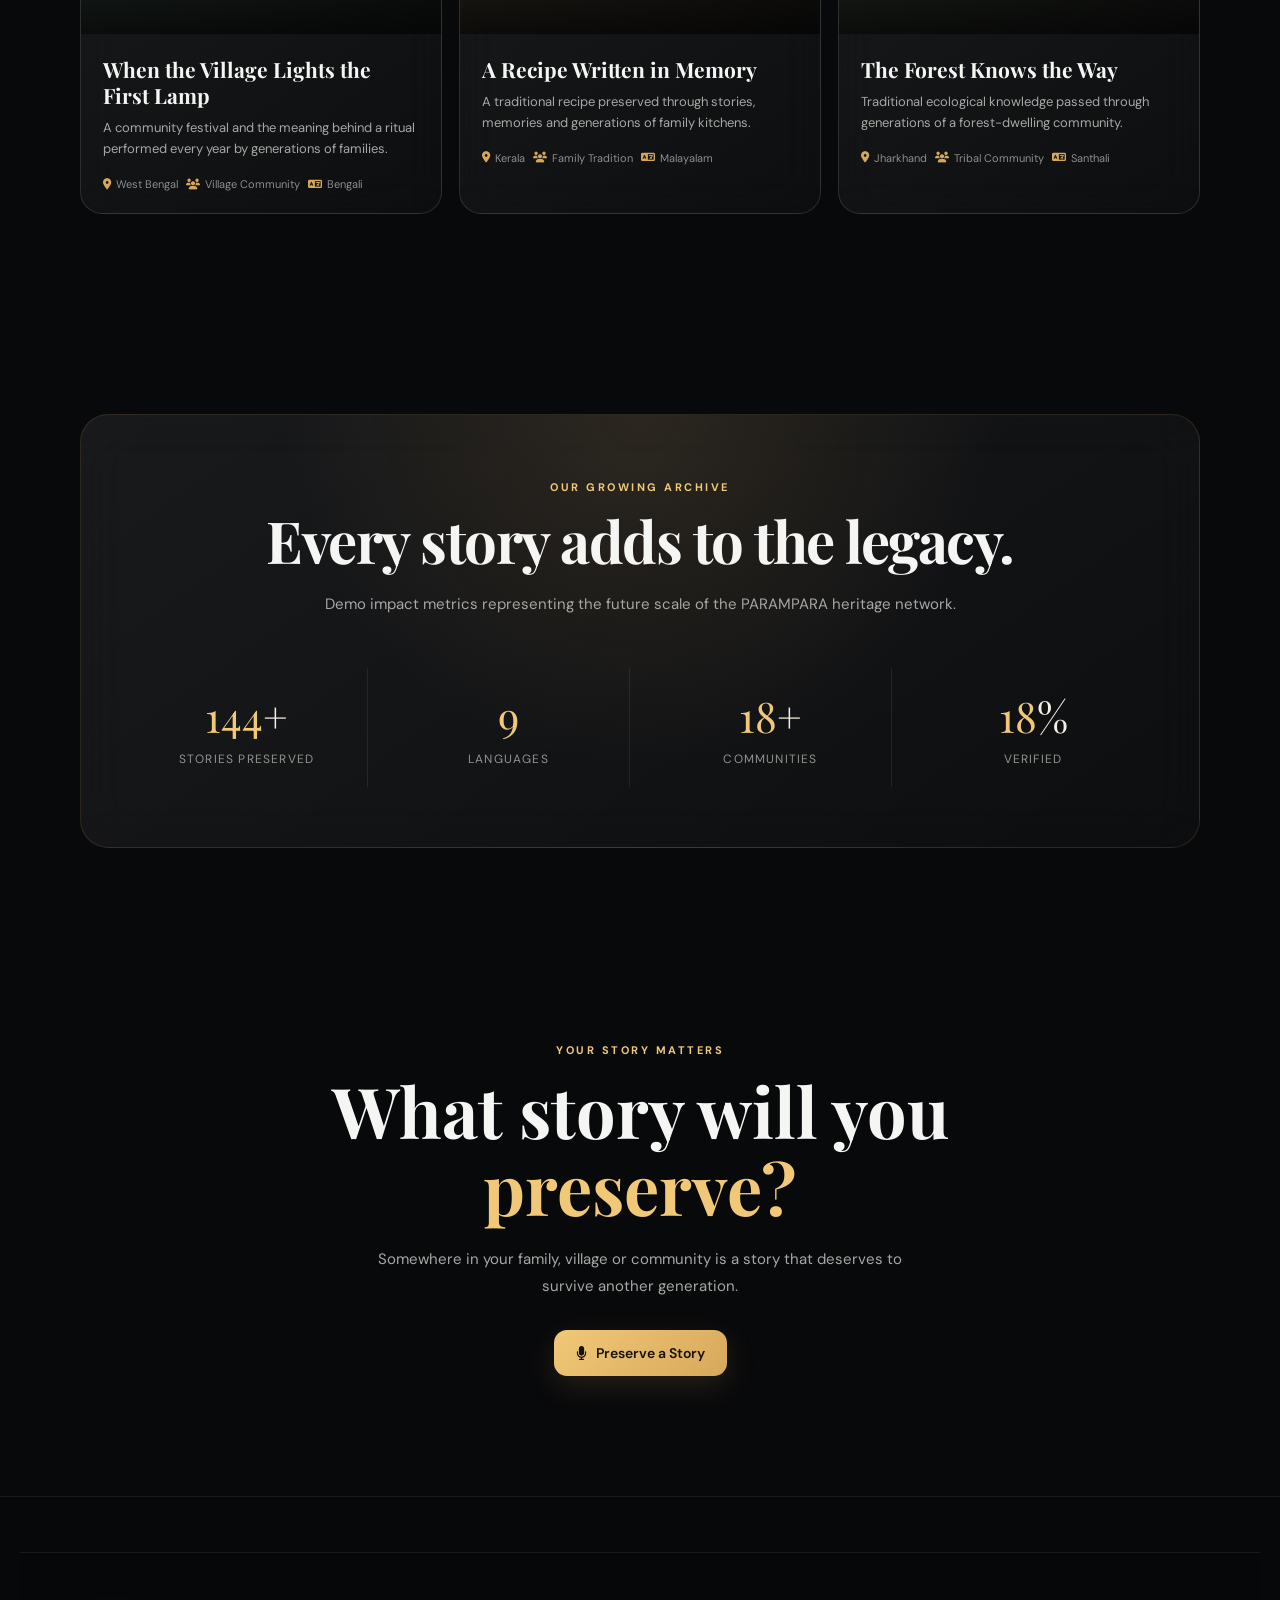
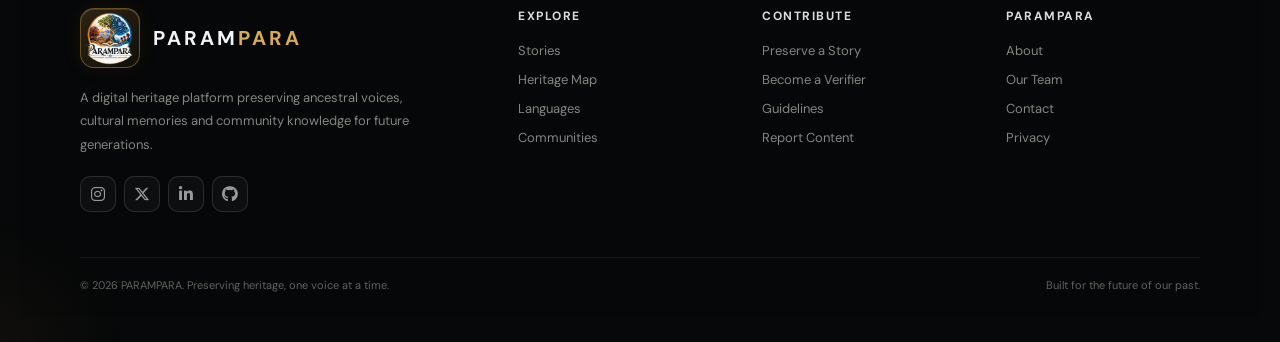
==== commit 86330313: "preserve updated" ====
--- a/index.html
+++ b/index.html
@@ -145,7 +145,7 @@
                         Explore Stories
                     </a>
 
-                    <a href="#contribute" class="btn btn-secondary">
+                    <a href="preserve.html" class="btn btn-secondary">
                         <i class="fa-solid fa-microphone"></i>
                         Preserve a Story
                     </a>
@@ -707,7 +707,7 @@
                     is a story that deserves to survive another
                     generation.
                 </p>
-                <a href="#" class="btn btn-primary">
+                <a href="preserve.html" class="btn btn-primary">
                     <i class="fa-solid fa-microphone"></i>
                     Preserve a Story
                 </a>
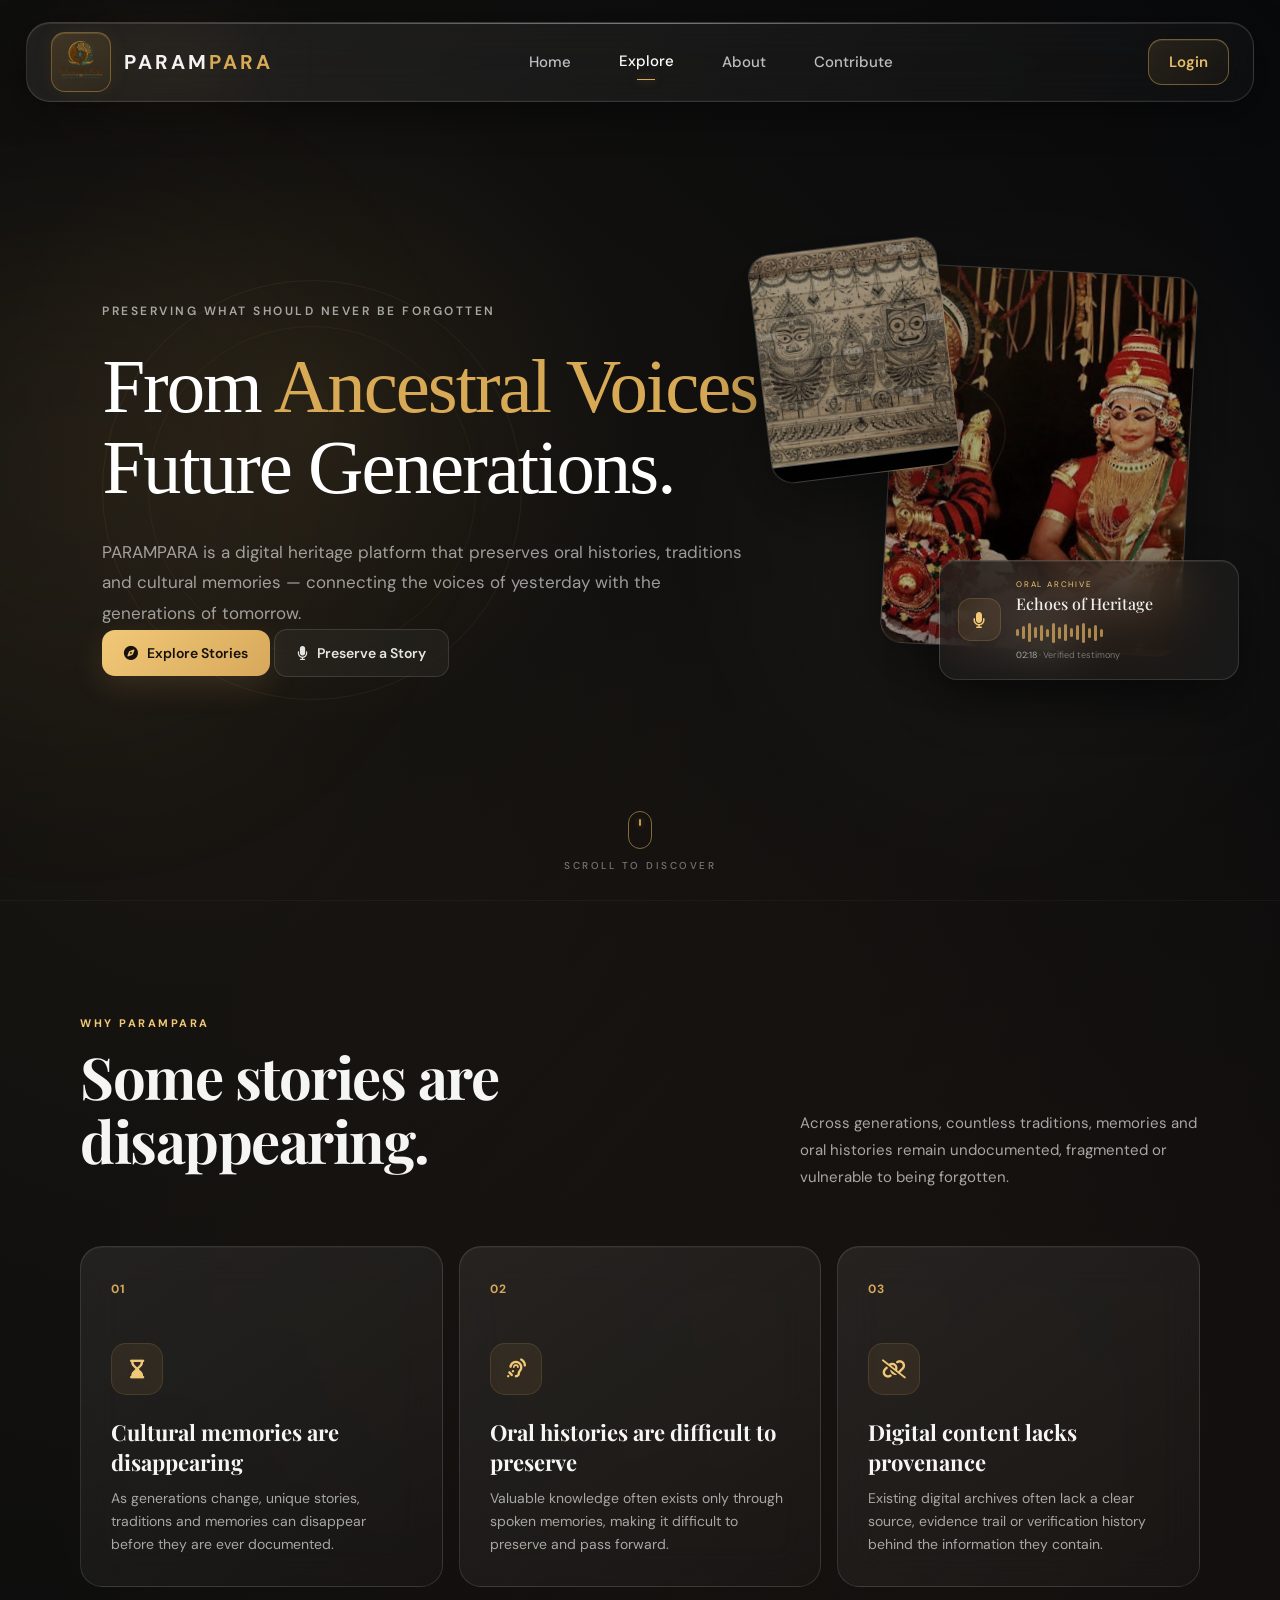
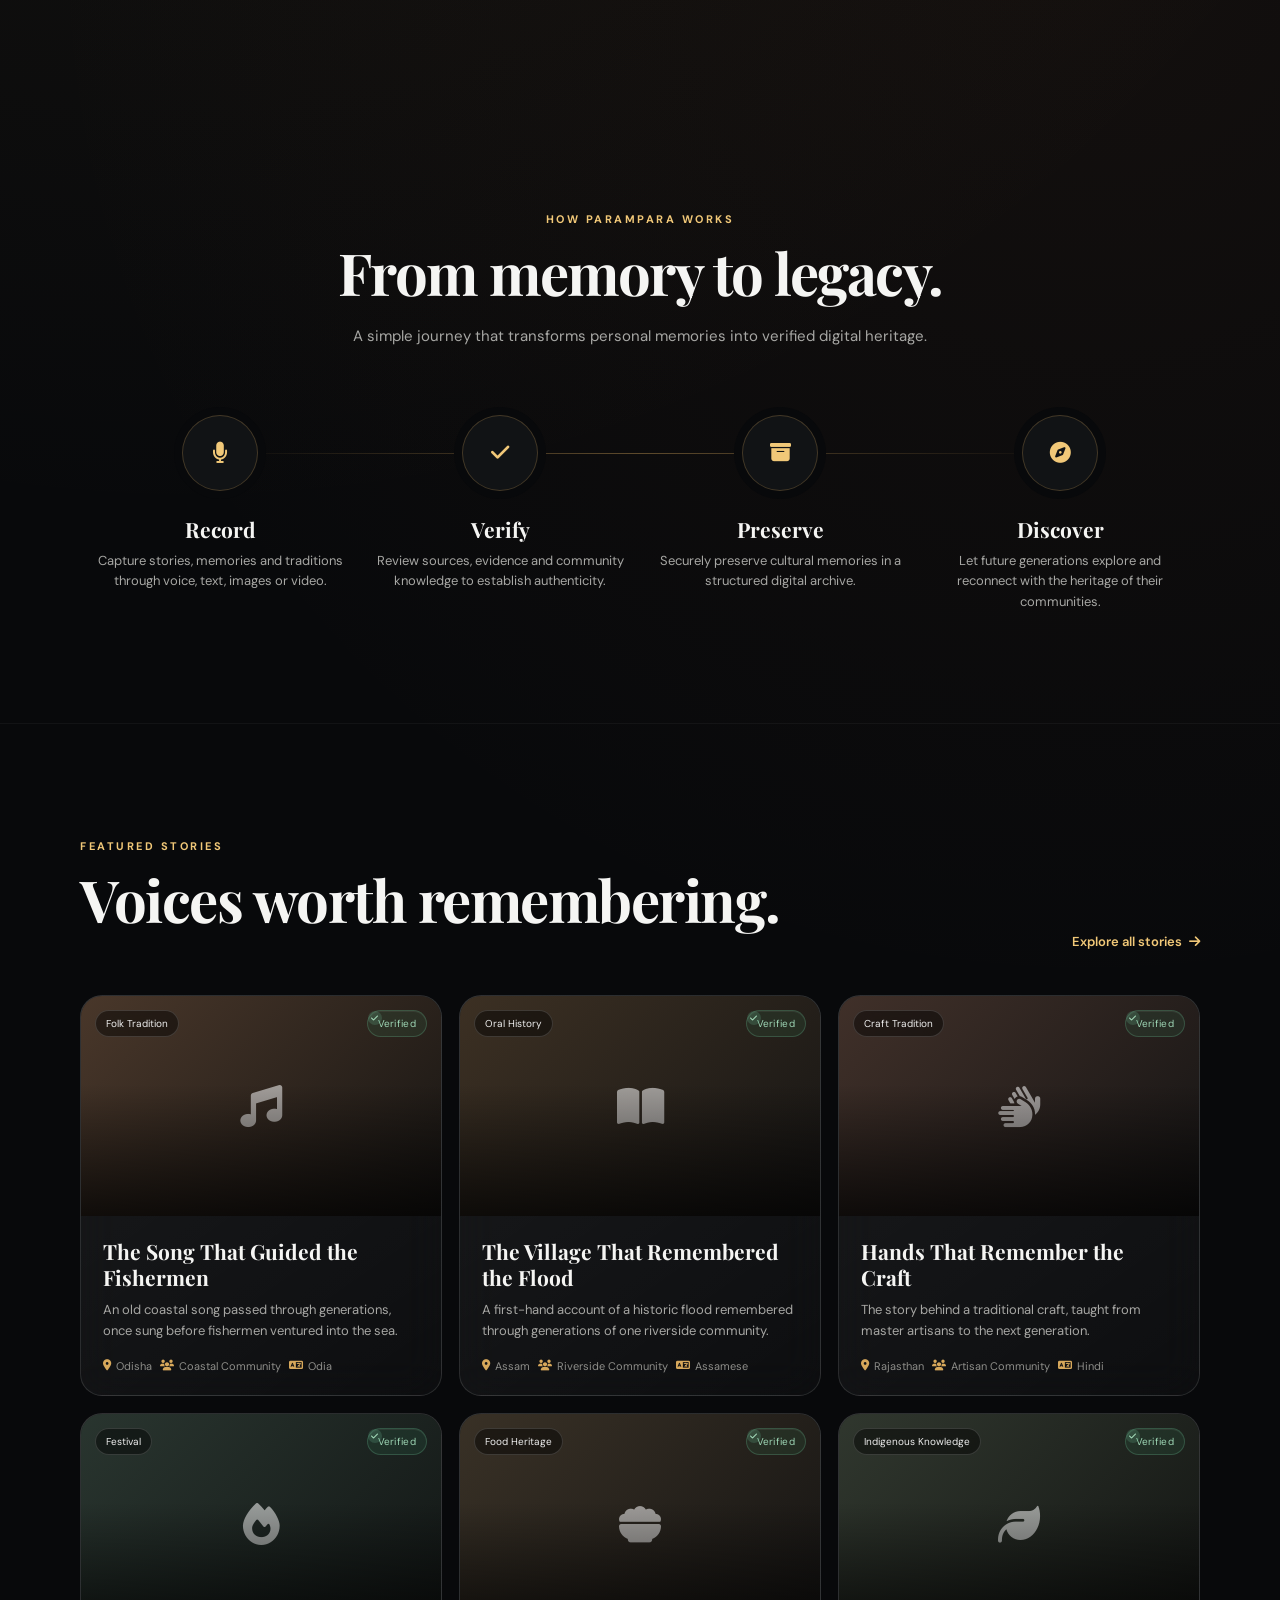
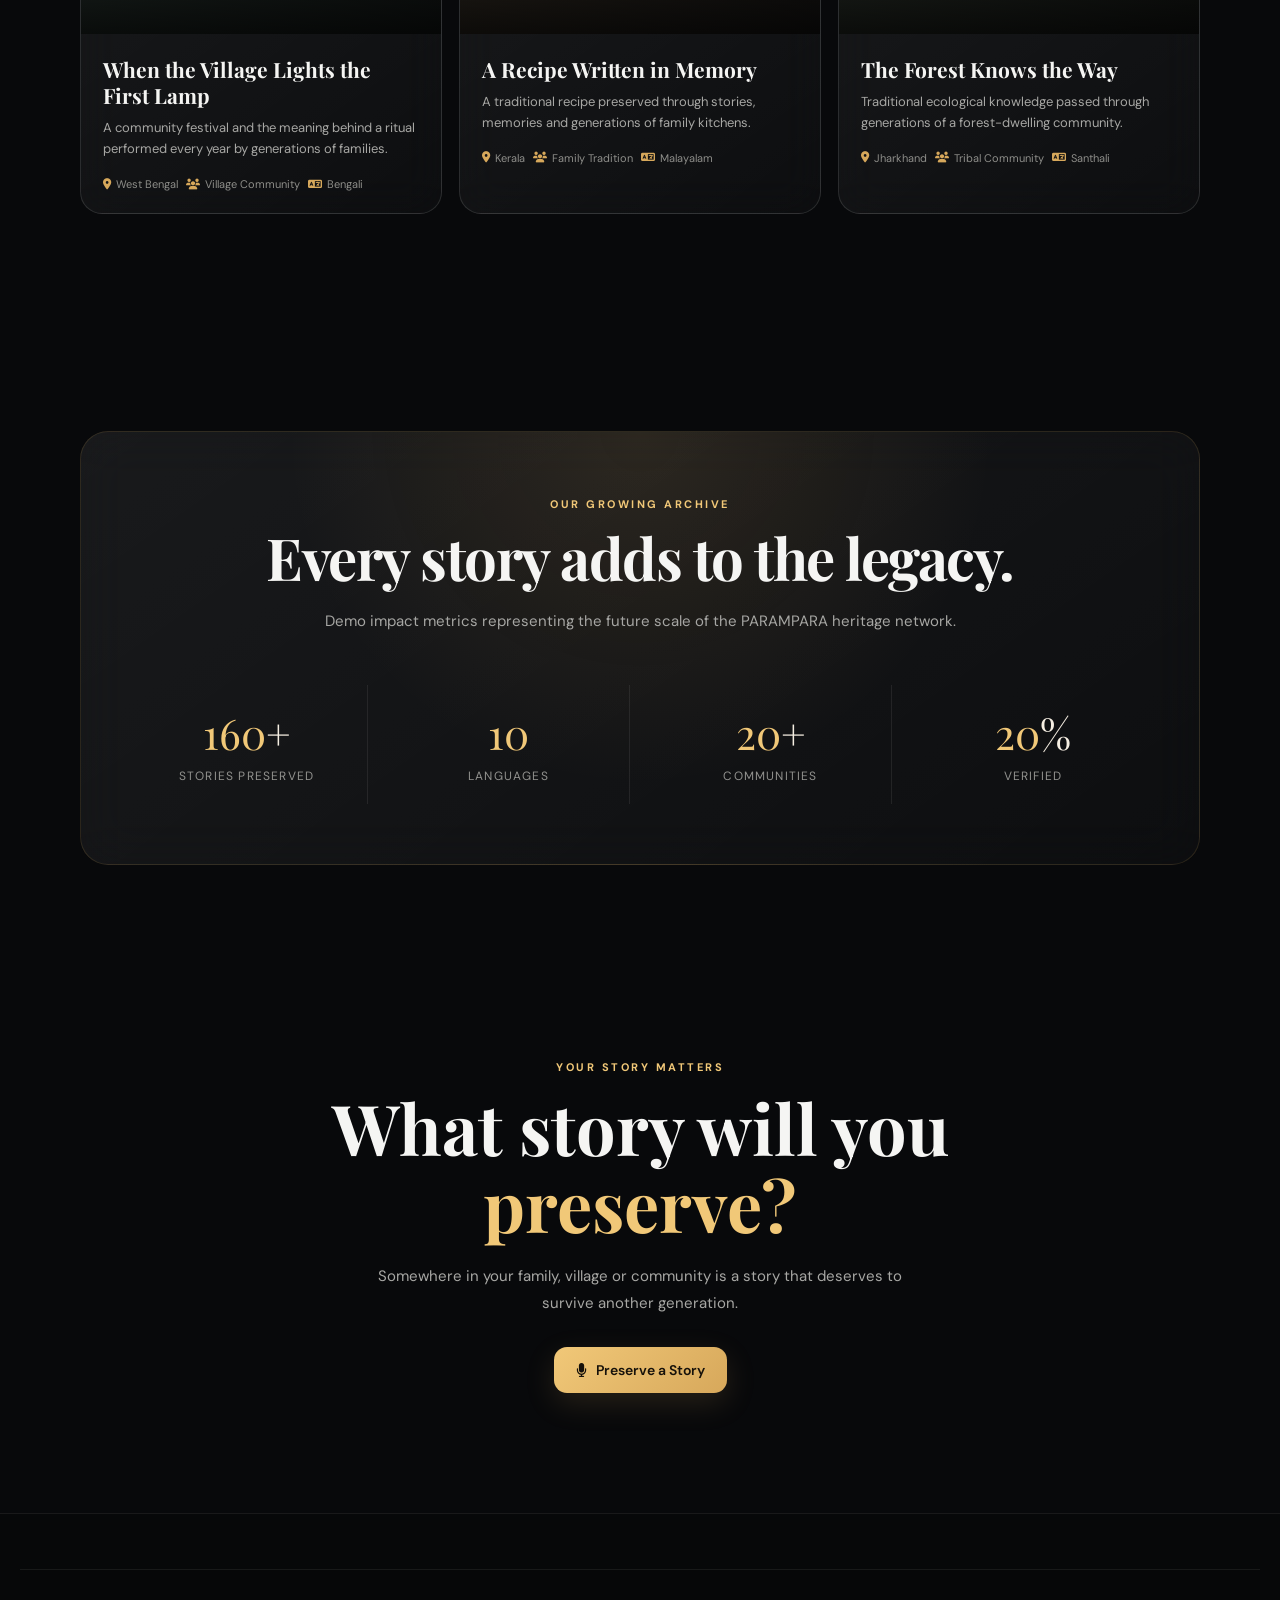
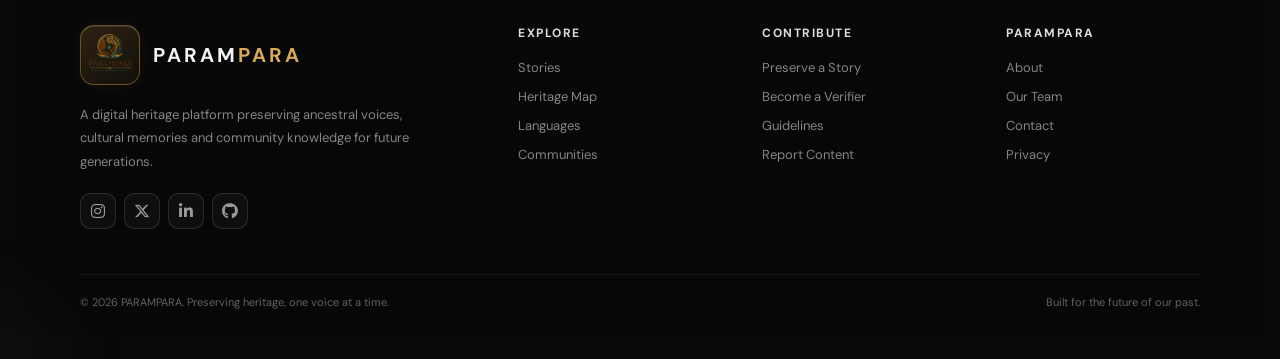
==== commit e5c21743: "story.html  updated" ====
--- a/index.html
+++ b/index.html
@@ -393,7 +393,7 @@
                 <div class="stories-grid">
 
                     <!-- STORY 1 -->
-                    <article class="glass-card story-card reveal">
+                    <a href="story.html?id=123" class="glass-card story-card reveal">
                         <div class="story-image">
                             <span class="story-tag">
                                 Folk Tradition
@@ -428,10 +428,10 @@
                                 </span>
                             </div>
                         </div>
-                    </article>
+                    </a>
 
                     <!-- STORY 2 -->
-                    <article class="glass-card story-card reveal">
+                    <a href="story.html?id=124" class="glass-card story-card reveal">
                         <div class="story-image" style="background:linear-gradient(135deg,#3c3023,#161514);">
                             <span class="story-tag">
                                 Oral History
@@ -466,10 +466,10 @@
                                 </span>
                             </div>
                         </div>
-                    </article>
+                    </a>
 
                     <!-- STORY 3 -->
-                    <article class="glass-card story-card reveal">
+                    <a href="story.html?id=125" class="glass-card story-card reveal">
                         <div class="story-image" style="background:linear-gradient(135deg,#403029,#151414);">
                             <span class="story-tag">
                                 Craft Tradition
@@ -504,10 +504,10 @@
                                 </span>
                             </div>
                         </div>
-                    </article>
+                    </a>
 
                     <!-- STORY 4 -->
-                    <article class="glass-card story-card reveal">
+                    <a href="story.html?id=126" class="glass-card story-card reveal">
                         <div class="story-image" style="background:linear-gradient(135deg,#29352f,#121615);">
                             <span class="story-tag">
                                 Festival
@@ -542,10 +542,10 @@
                                 </span>
                             </div>
                         </div>
-                    </article>
+                    </a>
 
                     <!-- STORY 5 -->
-                    <article class="glass-card story-card reveal">
+                    <a href="story.html?id=127" class="glass-card story-card reveal">
                         <div class="story-image" style="background:linear-gradient(135deg,#393126,#151413);">
                             <span class="story-tag">
                                 Food Heritage
@@ -580,10 +580,10 @@
                                 </span>
                             </div>
                         </div>
-                    </article>
+                    </a>
 
                     <!-- STORY 6 -->
-                    <article class="glass-card story-card reveal">
+                    <a href="story.html?id=128" class="glass-card story-card reveal">
                         <div class="story-image" style="background:linear-gradient(135deg,#30372e,#131513);">
                             <span class="story-tag">
                                 Indigenous Knowledge
@@ -619,7 +619,7 @@
                                 </span>
                             </div>
                         </div>
-                        <article>
+                        <a>
                 </div>
             </div>
         </section>
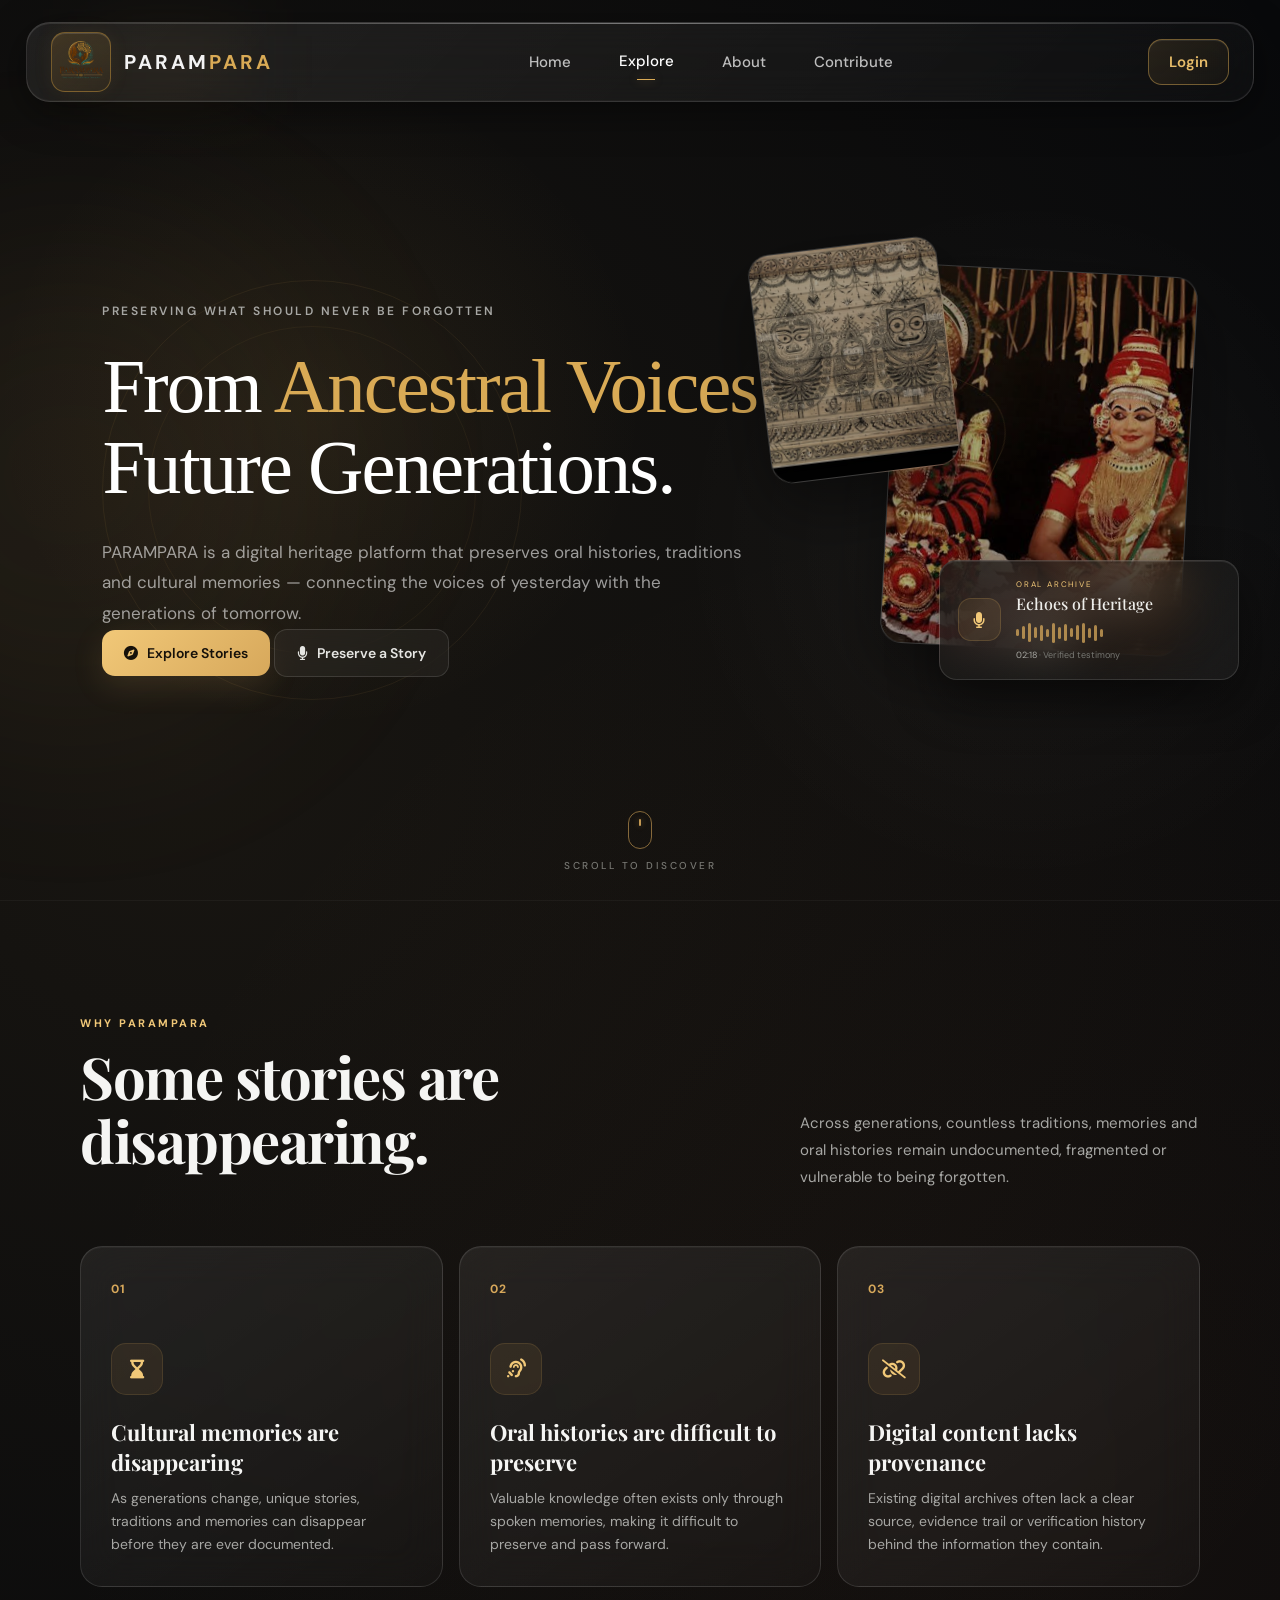
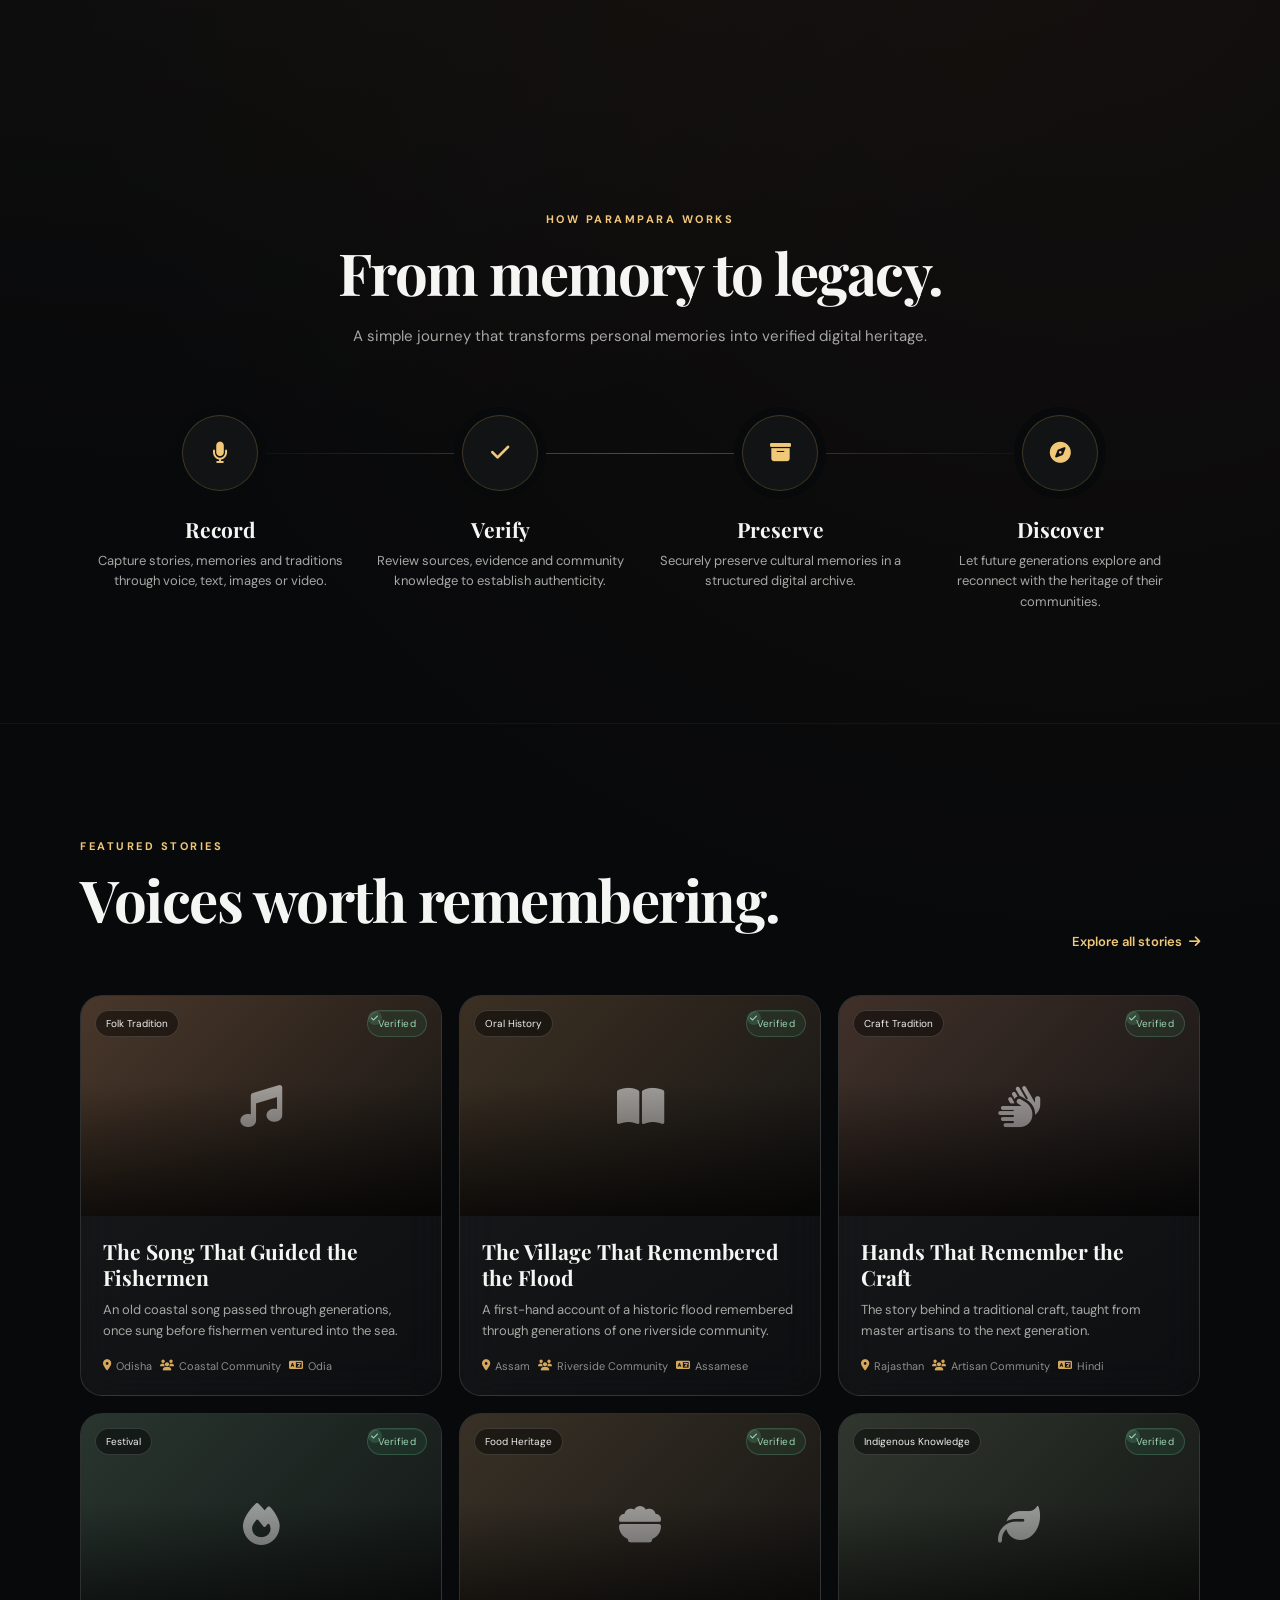
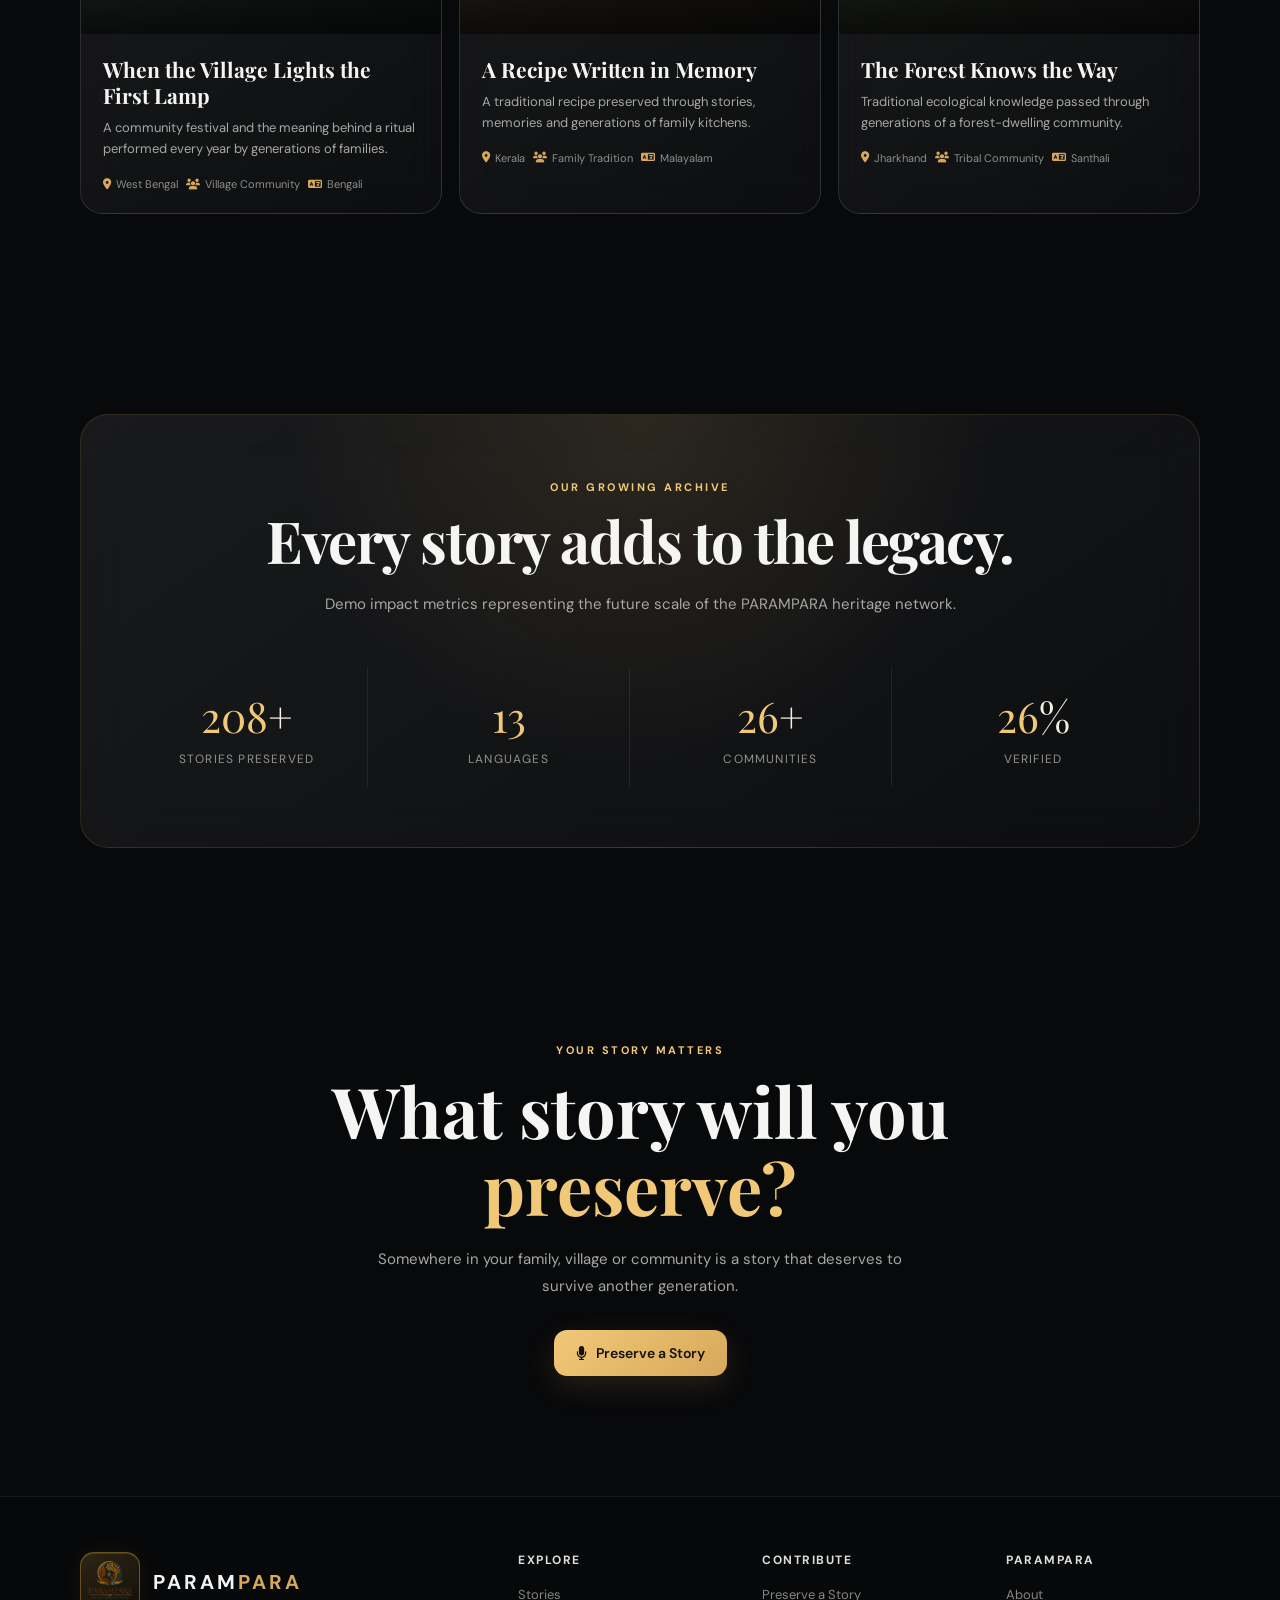
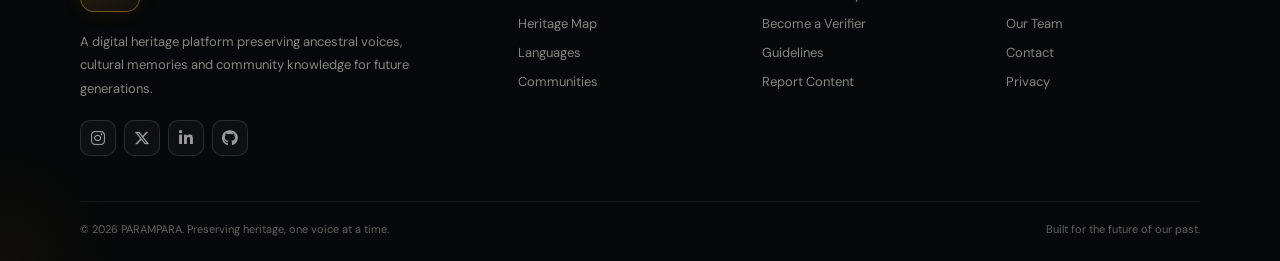
==== commit 842d5d8f: "updated" ====
--- a/index.html
+++ b/index.html
@@ -119,27 +119,27 @@
     ========================================================== -->
 
     <main id="home">
-        <section class="hero">
+        <section class="hero hero-entrance">
             <div class="hero-ornament"></div>
             <div class="hero-content">
 
-                <div class="eyebrow">
+                <div class="eyebrow hero-reveal hero-delay-1">
                     <span class="eyebrow-dot"></span>
                     Preserving what should never be forgotten
                 </div>
 
-                <h1>
+                <h1 class="hero-title-reveal">
                     From <span>Ancestral Voices</span> to Future Generations.
                 </h1>
 
-                <p class="hero-description">
+                <p class="hero-description hero-reveal hero-delay-3">
                     PARAMPARA is a digital heritage platform that preserves
                     oral histories, traditions and cultural memories —
                     connecting the voices of yesterday with the generations
                     of tomorrow.
                 </p>
 
-                <div class="hero-actions">
+                <div class="hero-actions hero-reveal hero-delay-4">
                     <a href="explore.html" class="btn btn-primary">
                         <i class="fa-solid fa-compass"></i>
                         Explore Stories
@@ -160,12 +160,12 @@
                 </div>
 
                 <!-- Manuscript / old knowledge -->
-                <div class="heritage-image manuscript-card">
+                <div class="heritage-image manuscript-card ">
                     <img src="assets/manuscript.jpeg" alt="Traditional manuscript">
                 </div>
 
                 <!-- Audio archive card -->
-                <div class="archive-card">
+                <div class="archive-card ">
 
                     <div class="archive-icon">
                         <i class="fa-solid fa-microphone"></i>
@@ -195,7 +195,7 @@
 
             </div>
 
-            <div class="scroll-indicator">
+            <div class="scroll-indicator hero-reveal hero-delay-6">
 
                 <div class="mouse-icon">
                     <div class="mouse-wheel"></div>
@@ -619,7 +619,7 @@
                                 </span>
                             </div>
                         </div>
-                        <a>
+                    </a>
                 </div>
             </div>
         </section>
@@ -719,7 +719,6 @@
          FOOTER
     ========================================================== -->
 
-    <footer>
  <footer>
         <div class="footer-grid">
             <div class="footer-brand">
--- a/style_index.css
+++ b/style_index.css
@@ -2544,4 +2544,4 @@
 
         transform: translateY(11px);
     }
-}+}
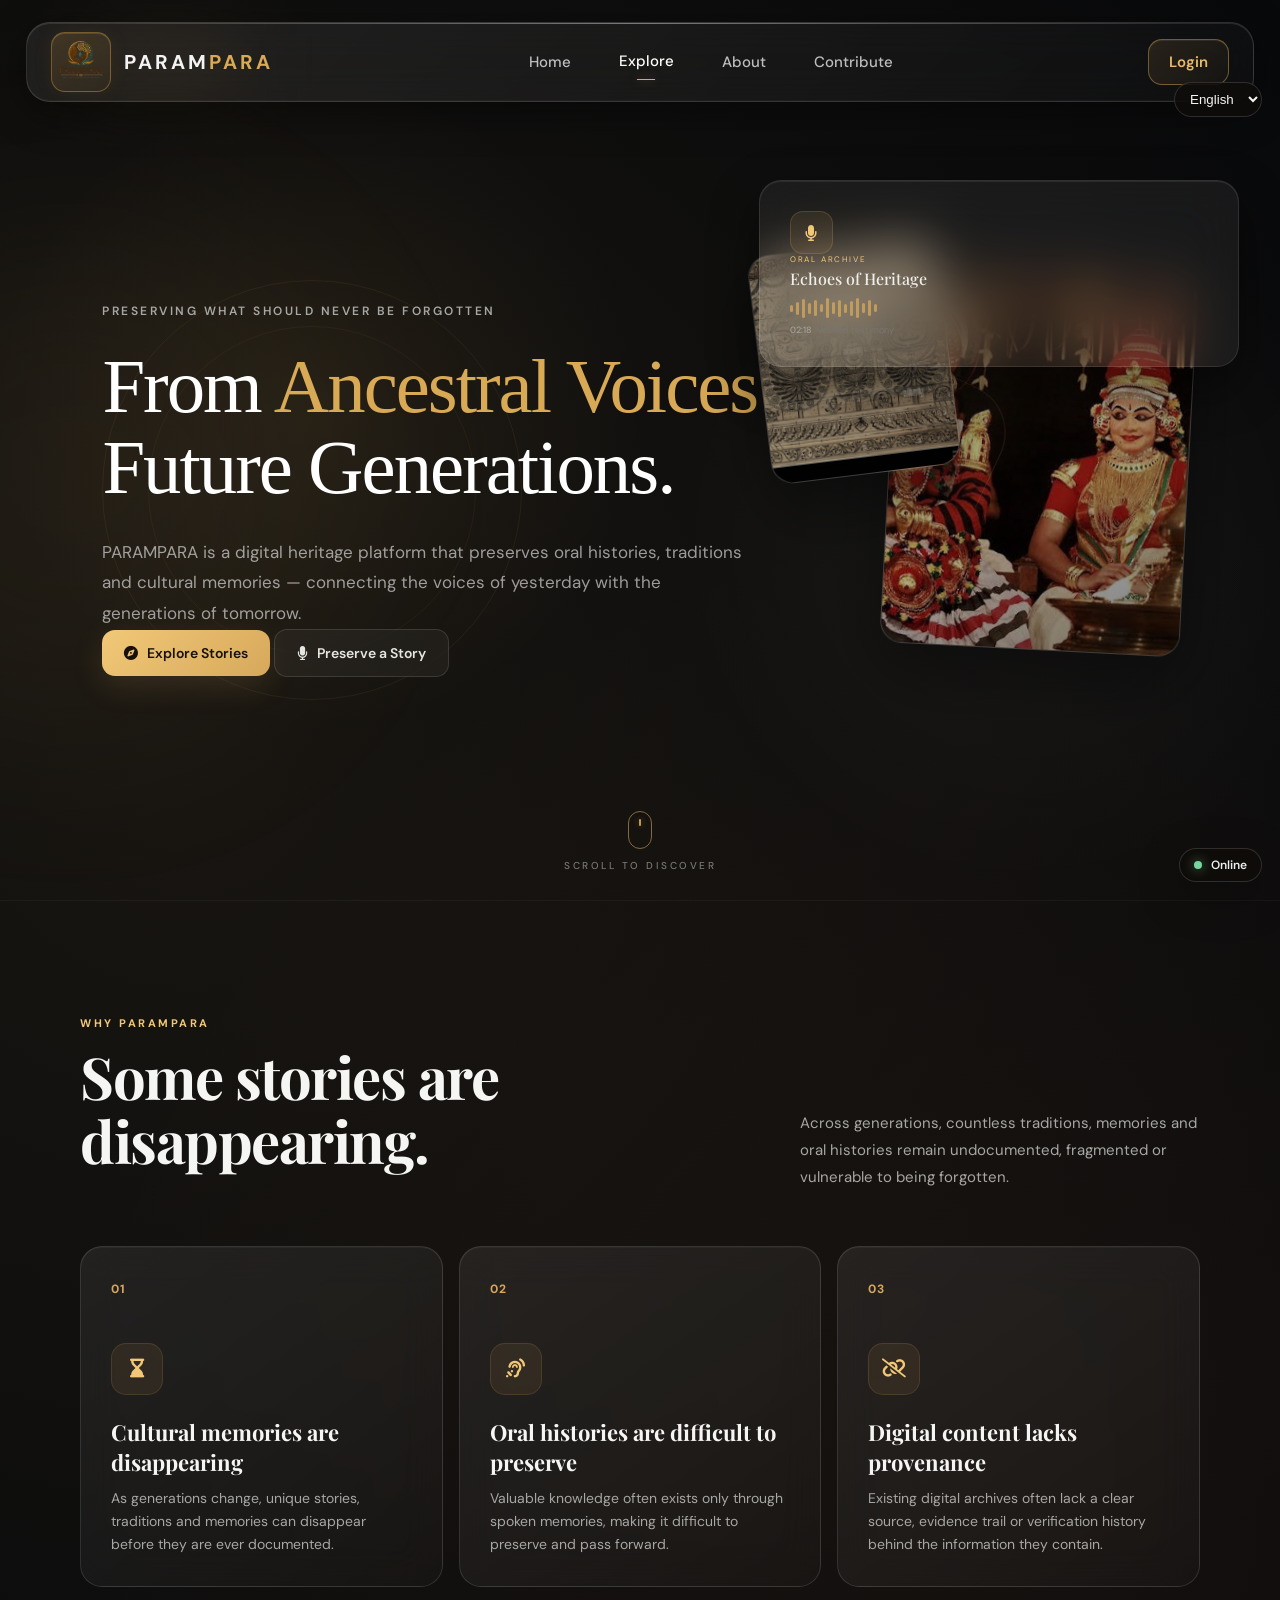
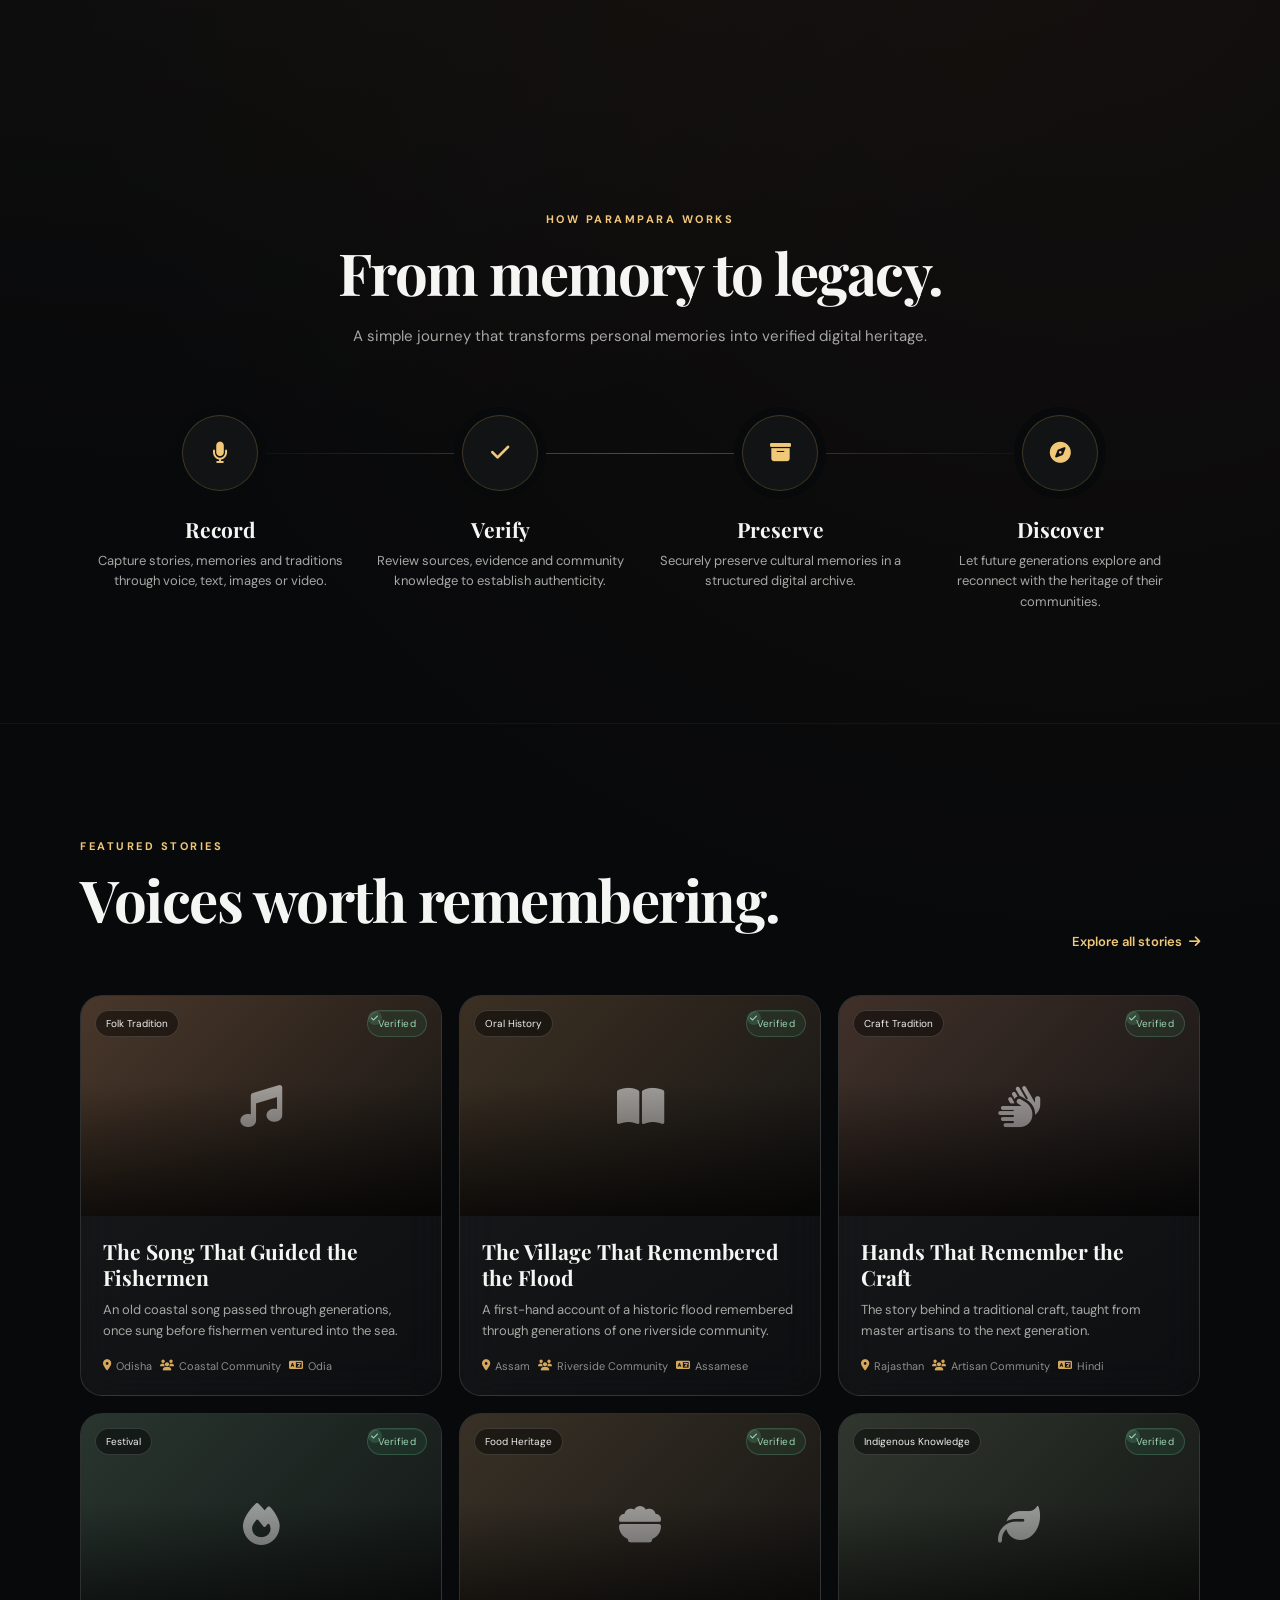
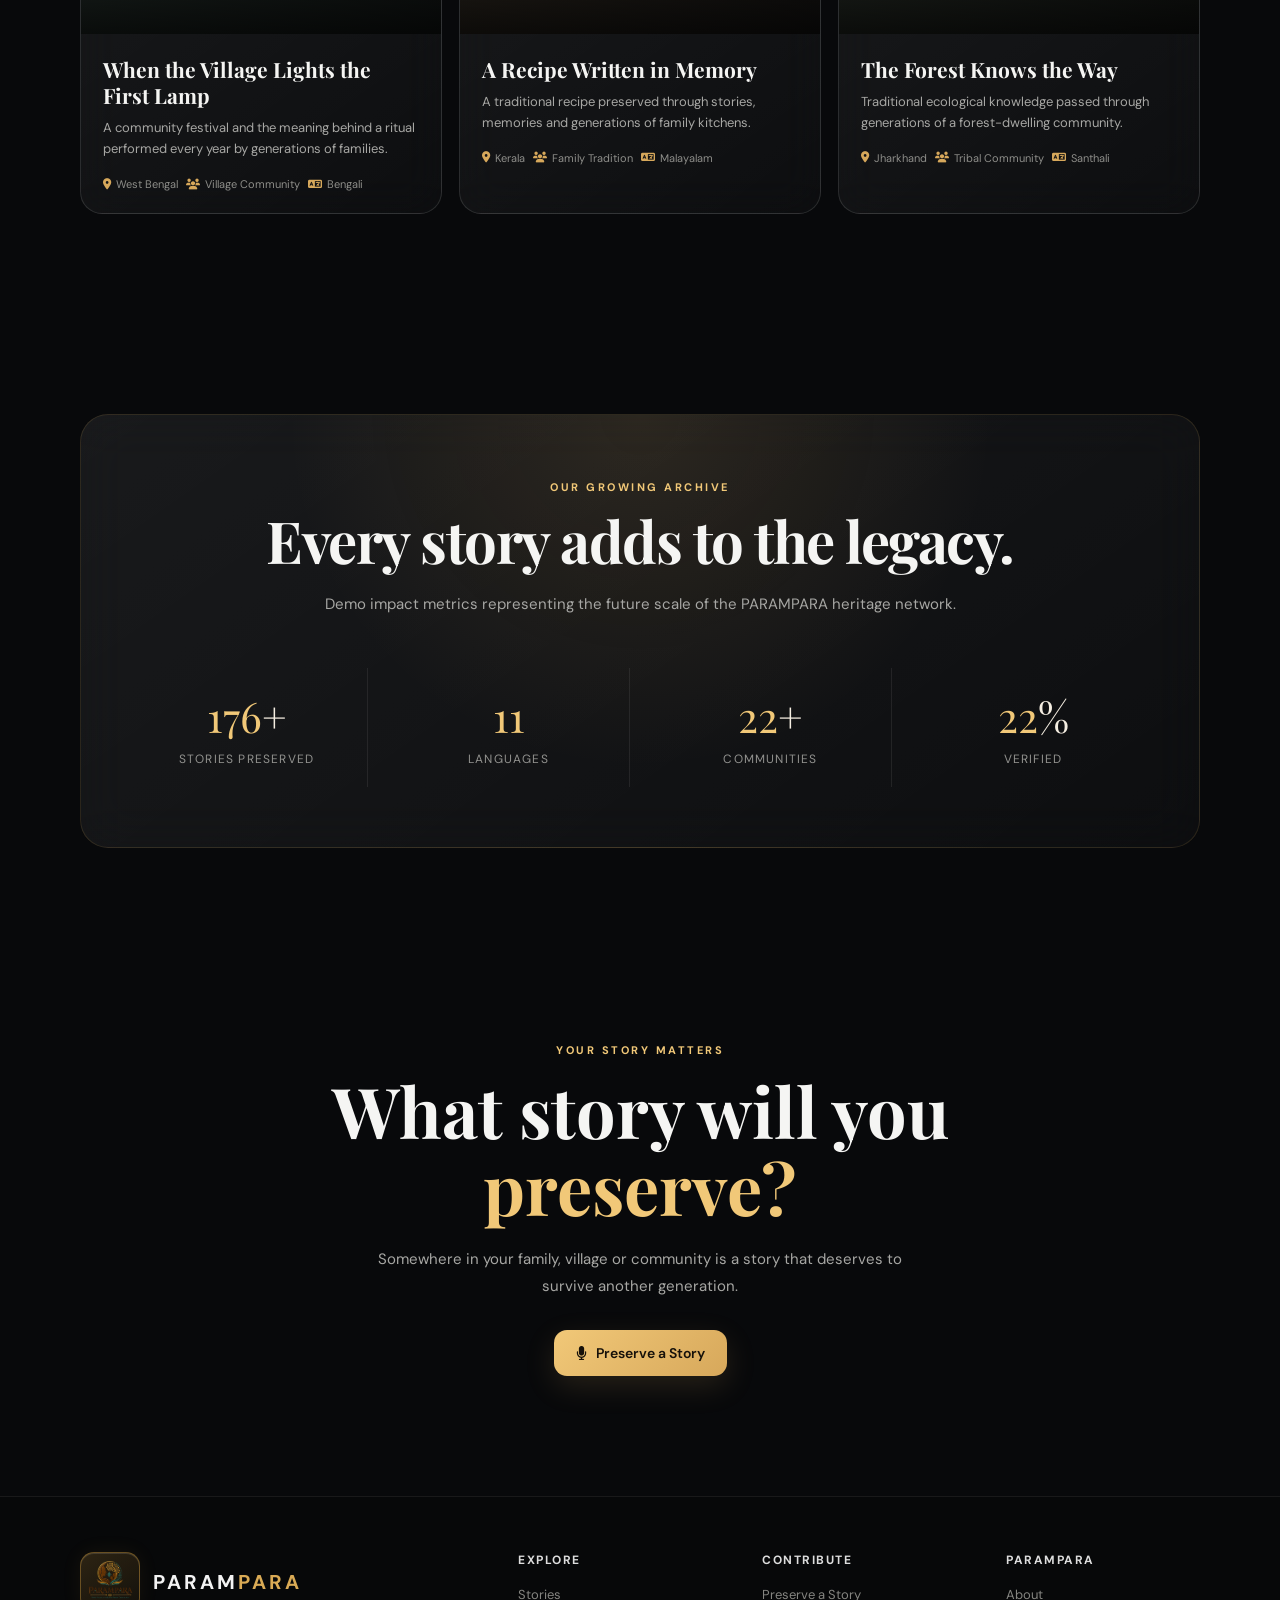
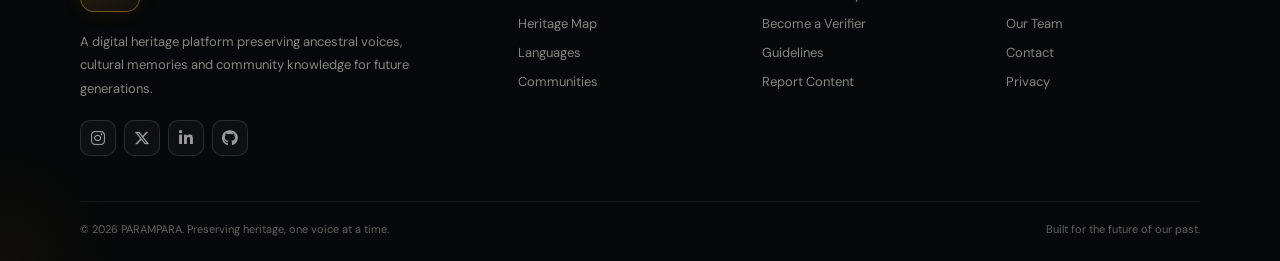
==== commit 851153d0: "PARAMPARA SIH final v2" ====
--- a/index.html
+++ b/index.html
@@ -20,6 +20,8 @@
     <link rel="stylesheet" href="style_index.css">
     <link rel="stylesheet" href="css/style_explore.css">
 
+    <link rel="manifest" href="manifest.webmanifest">
+    <link rel="stylesheet" href="pwa.css">
 </head>
 
 <body>
@@ -788,6 +790,10 @@
     </footer>
     <script src="script_index.js" defer></script>
 
+        <script src="offline-db.js"></script>
+        <script src="pwa.js"></script>
+        <script src="i18n.js"></script>
+        <script src="scripts/live-stats.js"></script>
 </body>
 
 </html>
--- a/css/style_explore.css
+++ b/css/style_explore.css
@@ -2811,3 +2811,744 @@
 
 }
 
+/* =========================================================
+   LIVE PARAMPARA ARCHIVE
+========================================================= */
+
+.live-archive-section {
+    padding: 80px 0;
+}
+
+.live-archive-section .section-heading-row {
+    margin-bottom: 35px;
+}
+
+.archive-count {
+    font-size: 14px;
+    opacity: 0.7;
+}
+
+.archive-grid {
+    display: grid;
+    grid-template-columns: repeat(
+        auto-fit,
+        minmax(280px, 1fr)
+    );
+    gap: 24px;
+}
+
+.archive-card {
+    overflow: hidden;
+    border-radius: 18px;
+    padding: 24px;
+    background: rgba(255, 255, 255, 0.06);
+    border: 1px solid rgba(255, 255, 255, 0.1);
+    transition:
+        transform 0.25s ease,
+        box-shadow 0.25s ease;
+}
+
+.archive-card:hover {
+    transform: translateY(-5px);
+}
+
+.archive-card-header {
+    display: flex;
+    justify-content: space-between;
+    align-items: center;
+    gap: 12px;
+    margin-bottom: 18px;
+}
+
+.archive-verified {
+    display: inline-flex;
+    align-items: center;
+    gap: 6px;
+    font-size: 12px;
+    font-weight: 700;
+    letter-spacing: 0.05em;
+}
+
+.archive-card h3 {
+    margin-bottom: 10px;
+}
+
+.archive-description {
+    line-height: 1.6;
+    opacity: 0.75;
+    margin-bottom: 18px;
+}
+
+.archive-meta {
+    display: flex;
+    flex-wrap: wrap;
+    gap: 8px;
+    margin-bottom: 20px;
+}
+
+.archive-meta span {
+    padding: 6px 10px;
+    border-radius: 20px;
+    font-size: 12px;
+    background: rgba(255, 255, 255, 0.08);
+}
+
+.archive-hash {
+    font-family: monospace;
+    font-size: 10px;
+    opacity: 0.45;
+    word-break: break-all;
+    margin-bottom: 18px;
+}
+
+.archive-audio {
+    width: 100%;
+}
+
+.archive-empty,
+.archive-error,
+.archive-loading {
+    padding: 40px;
+    text-align: center;
+    border-radius: 18px;
+    opacity: 0.75;
+}
+
+/* =========================================================
+   PROVENANCE
+========================================================= */
+
+.provenance-button {
+    width: 100%;
+    margin-top: 14px;
+    padding: 11px 16px;
+    border: 1px solid currentColor;
+    border-radius: 10px;
+    background: transparent;
+    cursor: pointer;
+    font: inherit;
+}
+
+.provenance-modal {
+    position: fixed;
+    inset: 0;
+    z-index: 9999;
+    display: none;
+    align-items: center;
+    justify-content: center;
+    padding: 20px;
+    background: rgba(0, 0, 0, 0.7);
+}
+
+.provenance-modal.open {
+    display: flex;
+}
+
+.provenance-panel {
+    position: relative;
+    width: min(650px, 100%);
+    max-height: 85vh;
+    overflow-y: auto;
+    padding: 32px;
+    border-radius: 20px;
+    background: #fff;
+}
+
+.provenance-close {
+    position: absolute;
+    top: 15px;
+    right: 18px;
+    border: 0;
+    background: transparent;
+    font-size: 30px;
+    cursor: pointer;
+}
+
+.provenance-content {
+    margin-top: 24px;
+}
+
+.provenance-row {
+    padding: 15px 0;
+    border-bottom: 1px solid rgba(0, 0, 0, 0.1);
+}
+
+.provenance-label {
+    display: block;
+    font-size: 12px;
+    font-weight: 700;
+    text-transform: uppercase;
+    opacity: 0.55;
+    margin-bottom: 5px;
+}
+
+.provenance-value {
+    word-break: break-word;
+}
+
+/* =========================================================
+   LIVE PARAMPARA ARCHIVE
+========================================================= */
+
+.live-archive-section {
+    position: relative;
+    display: block;
+    width: 100%;
+    clear: both;
+    margin-top: 80px;
+    padding: 80px 0;
+}
+
+.live-archive-section .explore-container {
+    display: block;
+    width: 100%;
+}
+
+.live-archive-section .section-heading-row {
+    width: 100%;
+    display: flex;
+    align-items: flex-end;
+    justify-content: space-between;
+    gap: 30px;
+    margin-bottom: 40px;
+}
+
+.archive-grid {
+    position: relative;
+    display: grid;
+    grid-template-columns: repeat(
+        auto-fit,
+        minmax(280px, 1fr)
+    );
+    gap: 28px;
+    width: 100%;
+    margin: 0;
+    clear: both;
+}
+
+.archive-card {
+    position: relative;
+    display: block;
+    width: 100%;
+    min-width: 0;
+    box-sizing: border-box;
+    padding: 28px;
+    border-radius: 22px;
+    overflow: hidden;
+}
+
+.archive-card-content {
+    display: flex;
+    flex-direction: column;
+    width: 100%;
+}
+
+.archive-card-title {
+    margin: 12px 0;
+}
+
+.archive-card-description {
+    margin: 0 0 18px;
+    line-height: 1.6;
+}
+
+.archive-card-meta {
+    display: flex;
+    flex-direction: column;
+    gap: 6px;
+    margin-bottom: 20px;
+    font-size: 14px;
+}
+
+.archive-audio {
+    display: block;
+    width: 100%;
+    margin: 10px 0 0;
+}
+
+.archive-loading {
+    width: 100%;
+    padding: 40px 0;
+}
+
+/* =========================================================
+   PROVENANCE MODAL
+========================================================= */
+
+.provenance-modal {
+    color: #111;
+}
+
+.provenance-panel {
+    color: #111;
+}
+
+.provenance-panel h2,
+.provenance-panel p,
+.provenance-panel span,
+.provenance-panel div {
+    color: inherit;
+}
+
+.provenance-label {
+    color: #555 !important;
+}
+
+.provenance-value {
+    color: #111 !important;
+}
+
+.provenance-close {
+    color: #111 !important;
+}
+
+/* =========================================================
+   PARAMPARA LIVE ARCHIVE — FINAL LAYOUT
+========================================================= */
+
+.live-archive-section {
+    position: relative;
+    display: block;
+    width: 100%;
+    clear: both;
+    padding: 90px 0;
+    margin: 0;
+}
+
+.live-archive-section .explore-container {
+    width: min(1200px, calc(100% - 64px));
+    margin: 0 auto;
+    display: block;
+}
+
+.live-archive-section .section-heading-row {
+    display: flex;
+    align-items: flex-end;
+    justify-content: space-between;
+    gap: 30px;
+    width: 100%;
+    margin-bottom: 45px;
+}
+
+.archive-grid {
+    display: grid !important;
+    grid-template-columns: repeat(3, minmax(0, 1fr));
+    gap: 24px;
+    width: 100%;
+    max-width: 1200px;
+    margin: 0 auto;
+    align-items: start;
+}
+
+/* Individual recording card */
+.archive-card {
+    position: relative;
+    display: block;
+    width: 100%;
+    max-width: none;
+    min-width: 0;
+    box-sizing: border-box;
+    padding: 28px;
+    margin: 0;
+    border-radius: 22px;
+    overflow: hidden;
+}
+
+/* Card contents */
+.archive-card-content {
+    display: flex;
+    flex-direction: column;
+    width: 100%;
+    min-width: 0;
+}
+
+.archive-card .section-label {
+    display: block;
+    margin-bottom: 16px;
+}
+
+.archive-card-title {
+    margin: 0 0 12px;
+    font-size: 26px;
+    line-height: 1.2;
+}
+
+.archive-card-description {
+    margin: 0 0 20px;
+    line-height: 1.6;
+}
+
+.archive-card-meta {
+    display: flex;
+    flex-direction: column;
+    gap: 6px;
+    margin-bottom: 20px;
+    font-size: 14px;
+    line-height: 1.5;
+}
+
+/* Audio player */
+.archive-audio {
+    display: block;
+    width: 100%;
+    height: 48px;
+    margin: 8px 0 16px;
+}
+
+/* Provenance button */
+.archive-card .provenance-button {
+    display: block;
+    width: 100%;
+    box-sizing: border-box;
+    margin-top: 0;
+    padding: 12px 16px;
+
+    border: 1px solid rgba(255, 255, 255, 0.25);
+    border-radius: 10px;
+
+    background: rgba(255, 255, 255, 0.05);
+
+    color: #ffffff !important;
+
+    font: inherit;
+    font-size: 14px;
+    font-weight: 600;
+
+    cursor: pointer;
+    text-align: center;
+
+    transition:
+        background 0.2s ease,
+        border-color 0.2s ease;
+}
+
+.archive-card .provenance-button:hover {
+    background: rgba(255, 255, 255, 0.12);
+    border-color: rgba(255, 255, 255, 0.45);
+}
+
+/* Loading / empty state */
+.archive-loading {
+    width: 100%;
+    padding: 40px 0;
+}
+
+/* =========================================================
+   PROVENANCE MODAL
+========================================================= */
+
+.provenance-modal {
+    color: #111111 !important;
+}
+
+.provenance-panel {
+    color: #111111 !important;
+}
+
+.provenance-panel h2 {
+    color: #111111 !important;
+}
+
+.provenance-panel .provenance-label {
+    color: #555555 !important;
+}
+
+.provenance-panel .provenance-value {
+    color: #111111 !important;
+}
+
+.provenance-panel .provenance-close {
+    color: #111111 !important;
+}
+
+/* =========================================================
+   RESPONSIVE
+========================================================= */
+
+@media (max-width: 900px) {
+    .archive-grid {
+        grid-template-columns: repeat(2, minmax(0, 1fr));
+    }
+}
+
+@media (max-width: 600px) {
+    .live-archive-section .explore-container {
+        width: min(100% - 32px, 1200px);
+    }
+
+    .live-archive-section .section-heading-row {
+        flex-direction: column;
+        align-items: flex-start;
+    }
+
+    .archive-grid {
+        grid-template-columns: 1fr;
+    }
+
+    .archive-card {
+        padding: 22px;
+    }
+}
+
+/* =========================================================
+   PARAMPARA ARCHIVE — POLISHED LAYOUT
+========================================================= */
+
+.live-archive-section {
+    position: relative;
+    display: block;
+    width: 100%;
+    clear: both;
+
+    padding: 100px 0 120px;
+    margin: 0;
+}
+
+.live-archive-section .explore-container {
+    width: min(1200px, calc(100% - 64px));
+    margin: 0 auto;
+    display: block;
+}
+
+/* Heading */
+.live-archive-section .section-heading-row {
+    position: relative;
+
+    display: flex;
+    align-items: flex-end;
+    justify-content: space-between;
+
+    gap: 40px;
+
+    width: 100%;
+
+    margin: 0 0 55px;
+}
+
+.live-archive-section .section-heading-row > div {
+    max-width: 850px;
+}
+
+.live-archive-section .section-title {
+    margin-bottom: 18px;
+}
+
+.live-archive-section .section-heading-row p {
+    margin: 0;
+    max-width: 800px;
+    line-height: 1.6;
+}
+
+.archive-count {
+    flex-shrink: 0;
+    white-space: nowrap;
+}
+
+/* Archive grid */
+.archive-grid {
+    position: relative;
+
+    display: grid !important;
+
+    grid-template-columns:
+        repeat(3, minmax(0, 1fr));
+
+    gap: 26px;
+
+    width: 100%;
+    max-width: 1200px;
+
+    margin: 0 auto;
+
+    align-items: start;
+}
+
+/* Archive card */
+.archive-card {
+    position: relative;
+
+    display: block;
+
+    width: 100%;
+    min-width: 0;
+
+    box-sizing: border-box;
+
+    padding: 30px;
+
+    margin: 0;
+
+    border-radius: 22px;
+
+    overflow: hidden;
+}
+
+/* Card content */
+.archive-card-content {
+    display: flex;
+    flex-direction: column;
+
+    width: 100%;
+    min-width: 0;
+}
+
+.archive-card .section-label {
+    display: block;
+    margin-bottom: 18px;
+}
+
+.archive-card-title {
+    margin: 0 0 12px;
+
+    font-size: 26px;
+    line-height: 1.2;
+}
+
+.archive-card-description {
+    margin: 0 0 22px;
+
+    line-height: 1.6;
+
+    min-height: 26px;
+}
+
+.archive-card-meta {
+    display: flex;
+    flex-direction: column;
+
+    gap: 7px;
+
+    margin-bottom: 22px;
+
+    font-size: 14px;
+    line-height: 1.5;
+}
+
+/* Audio */
+.archive-audio {
+    display: block;
+
+    width: 100%;
+    height: 48px;
+
+    margin: 4px 0 18px;
+}
+
+/* Provenance */
+.archive-card .provenance-button {
+    display: block;
+
+    width: 100%;
+    box-sizing: border-box;
+
+    margin: 0;
+
+    padding: 13px 16px;
+
+    border: 1px solid rgba(255, 255, 255, 0.22);
+
+    border-radius: 10px;
+
+    background: rgba(255, 255, 255, 0.045);
+
+    color: #ffffff !important;
+
+    font: inherit;
+    font-size: 14px;
+    font-weight: 600;
+
+    text-align: center;
+
+    cursor: pointer;
+
+    transition:
+        background 0.2s ease,
+        border-color 0.2s ease,
+        transform 0.2s ease;
+}
+
+.archive-card .provenance-button:hover {
+    background: rgba(255, 255, 255, 0.10);
+
+    border-color:
+        rgba(255, 255, 255, 0.40);
+
+    transform: translateY(-1px);
+}
+
+/* Loading */
+.archive-loading {
+    width: 100%;
+
+    padding: 40px 0;
+}
+
+
+/* =========================================================
+   PROVENANCE MODAL
+========================================================= */
+
+.provenance-modal {
+    color: #111111 !important;
+}
+
+.provenance-panel {
+    color: #111111 !important;
+}
+
+.provenance-panel h2 {
+    color: #111111 !important;
+}
+
+.provenance-panel .provenance-label {
+    color: #555555 !important;
+}
+
+.provenance-panel .provenance-value {
+    color: #111111 !important;
+}
+
+.provenance-panel .provenance-close {
+    color: #111111 !important;
+}
+
+
+/* =========================================================
+   RESPONSIVE
+========================================================= */
+
+@media (max-width: 1000px) {
+
+    .archive-grid {
+        grid-template-columns:
+            repeat(2, minmax(0, 1fr));
+    }
+
+}
+
+@media (max-width: 700px) {
+
+    .live-archive-section {
+        padding: 70px 0 90px;
+    }
+
+    .live-archive-section .explore-container {
+        width: calc(100% - 32px);
+    }
+
+    .live-archive-section .section-heading-row {
+        flex-direction: column;
+        align-items: flex-start;
+
+        margin-bottom: 35px;
+    }
+
+    .archive-grid {
+        grid-template-columns: 1fr;
+    }
+
+    .archive-card {
+        padding: 24px;
+    }
+
+}
--- a/pwa.css
+++ b/pwa.css
@@ -0,0 +1 @@
+.parampara-network-status{position:fixed;right:18px;bottom:18px;z-index:9999;display:flex;align-items:center;gap:9px;padding:10px 14px;border:1px solid rgba(255,255,255,.14);border-radius:999px;background:rgba(15,12,10,.78);backdrop-filter:blur(18px);box-shadow:0 14px 45px rgba(0,0,0,.28);color:#eee;font:600 12px/1 DM Sans,system-ui}.parampara-network-status .status-dot{width:8px;height:8px;border-radius:50%;background:#78d69b;box-shadow:0 0 12px rgba(120,214,155,.65)}.parampara-network-status.offline .status-dot{background:#e4a45e;box-shadow:0 0 12px rgba(228,164,94,.55)}.status-sync{border:0;background:rgba(255,255,255,.1);color:inherit;border-radius:999px;padding:6px 10px;cursor:pointer}.offline-contribution-panel{margin:18px 0;padding:18px;border-radius:22px;border:1px solid rgba(220,178,106,.24);background:linear-gradient(135deg,rgba(255,255,255,.07),rgba(255,255,255,.025));box-shadow:inset 0 1px 0 rgba(255,255,255,.08),0 20px 50px rgba(0,0,0,.12);backdrop-filter:blur(20px)}.offline-contribution-panel .offline-head{display:flex;align-items:center;justify-content:space-between;gap:14px}.offline-contribution-panel h3{margin:0 0 5px}.offline-contribution-panel p{margin:0;opacity:.72}.offline-badge{display:inline-flex;align-items:center;gap:7px;padding:7px 10px;border-radius:999px;background:rgba(218,164,87,.1);border:1px solid rgba(218,164,87,.2);color:#dfb16d;font-size:11px;font-weight:700;letter-spacing:.08em;text-transform:uppercase}.offline-actions{display:flex;flex-wrap:wrap;gap:10px;margin-top:14px}.offline-action{border:1px solid rgba(255,255,255,.14);background:rgba(255,255,255,.06);color:inherit;border-radius:12px;padding:10px 14px;cursor:pointer}.offline-action.primary{background:linear-gradient(135deg,rgba(218,164,87,.22),rgba(218,164,87,.08));border-color:rgba(218,164,87,.32)}.offline-rec-status{margin-top:12px;font-size:13px}.offline-queue{display:grid;gap:8px;margin-top:12px}.offline-item{display:flex;justify-content:space-between;gap:12px;align-items:center;padding:11px 12px;border-radius:14px;background:rgba(0,0,0,.16);border:1px solid rgba(255,255,255,.08)}.offline-item small{opacity:.65}.offline-item .waiting{color:#e4a45e}.offline-item .synced{color:#78d69b}.offline-item .failed{color:#ef8585}.provenance-panel{margin-top:16px;padding:16px;border-radius:18px;background:rgba(0,0,0,.15);border:1px solid rgba(255,255,255,.08)}.provenance-timeline{display:grid;gap:10px}.provenance-event{display:grid;grid-template-columns:12px 1fr;gap:10px}.provenance-event .dot{width:8px;height:8px;border-radius:50%;margin-top:5px;background:#d9ad6a}.provenance-event strong{display:block;font-size:12px}.provenance-event small{opacity:.6}.ai-label{display:inline-flex;padding:4px 7px;border-radius:7px;background:rgba(135,179,255,.1);border:1px solid rgba(135,179,255,.18);font-size:10px;letter-spacing:.05em;text-transform:uppercase}.authentic-label{display:inline-flex;padding:4px 7px;border-radius:7px;background:rgba(120,214,155,.1);border:1px solid rgba(120,214,155,.18);font-size:10px;letter-spacing:.05em;text-transform:uppercase}
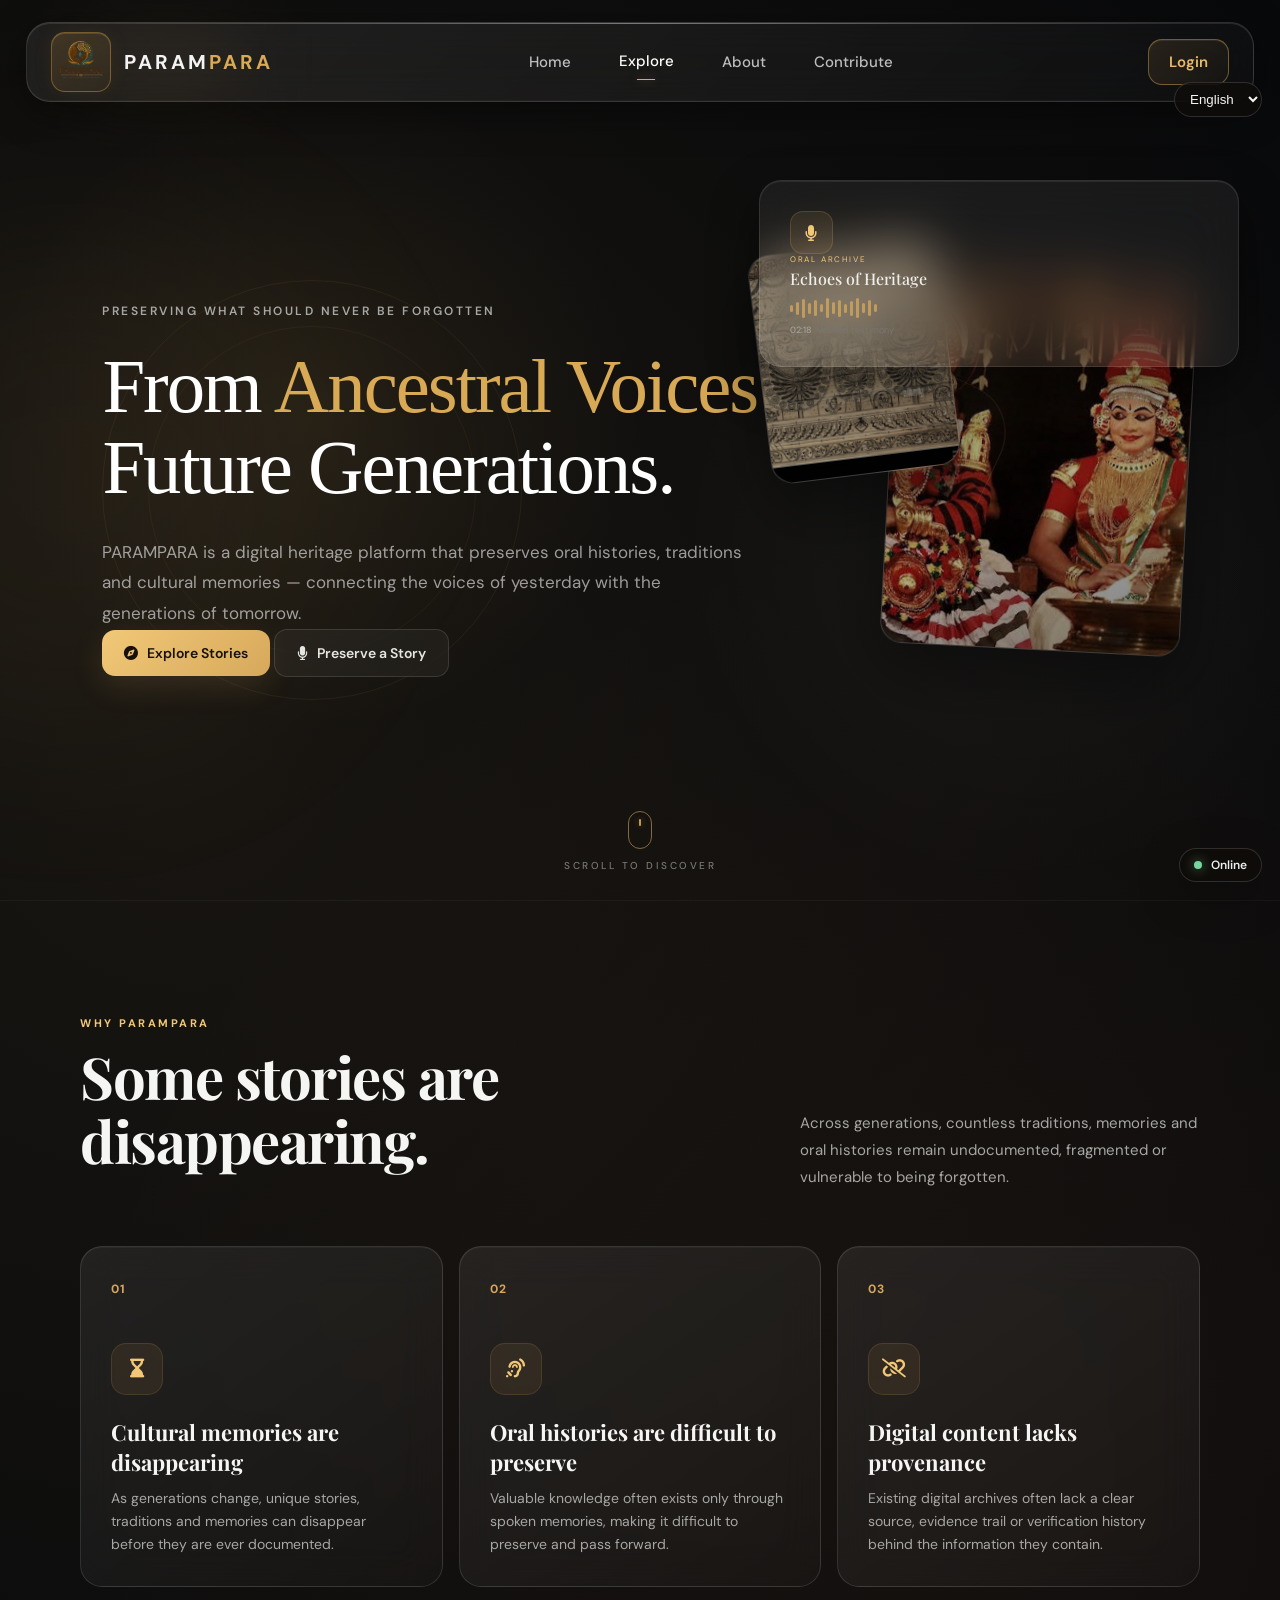
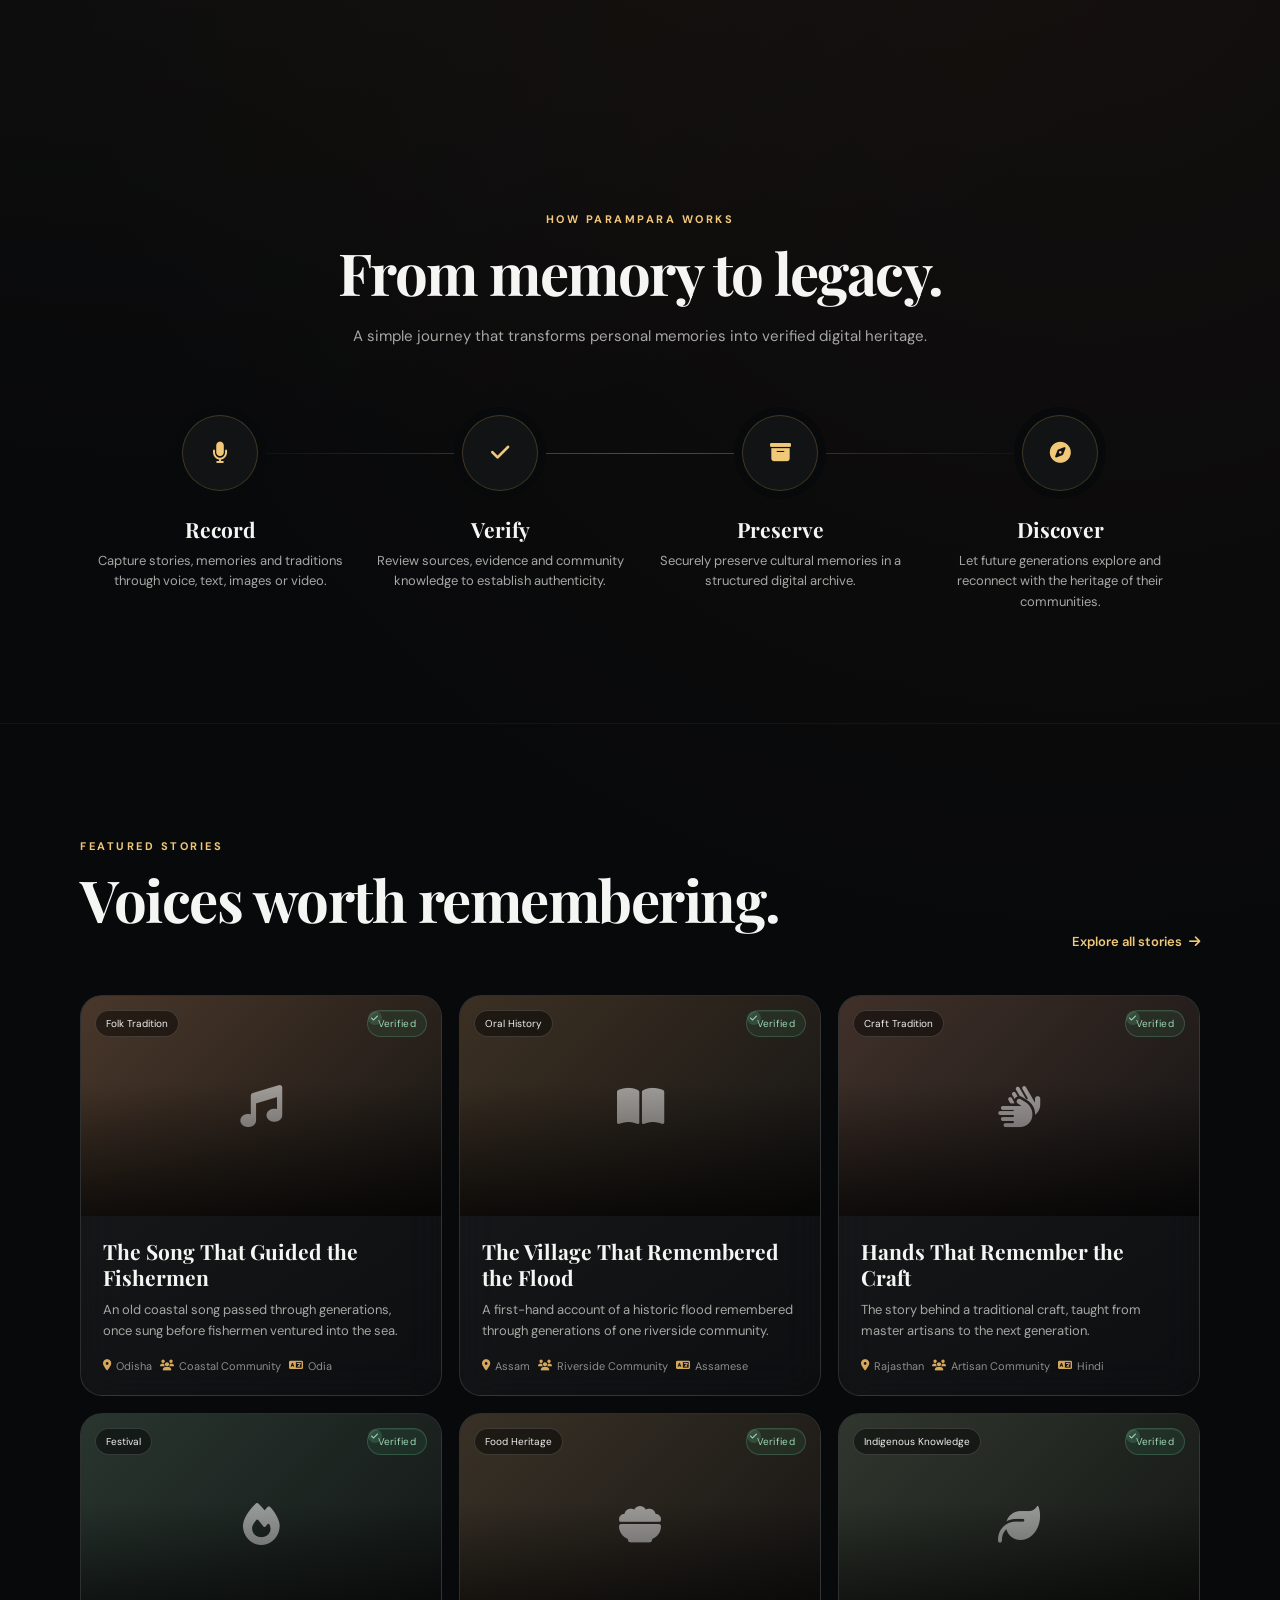
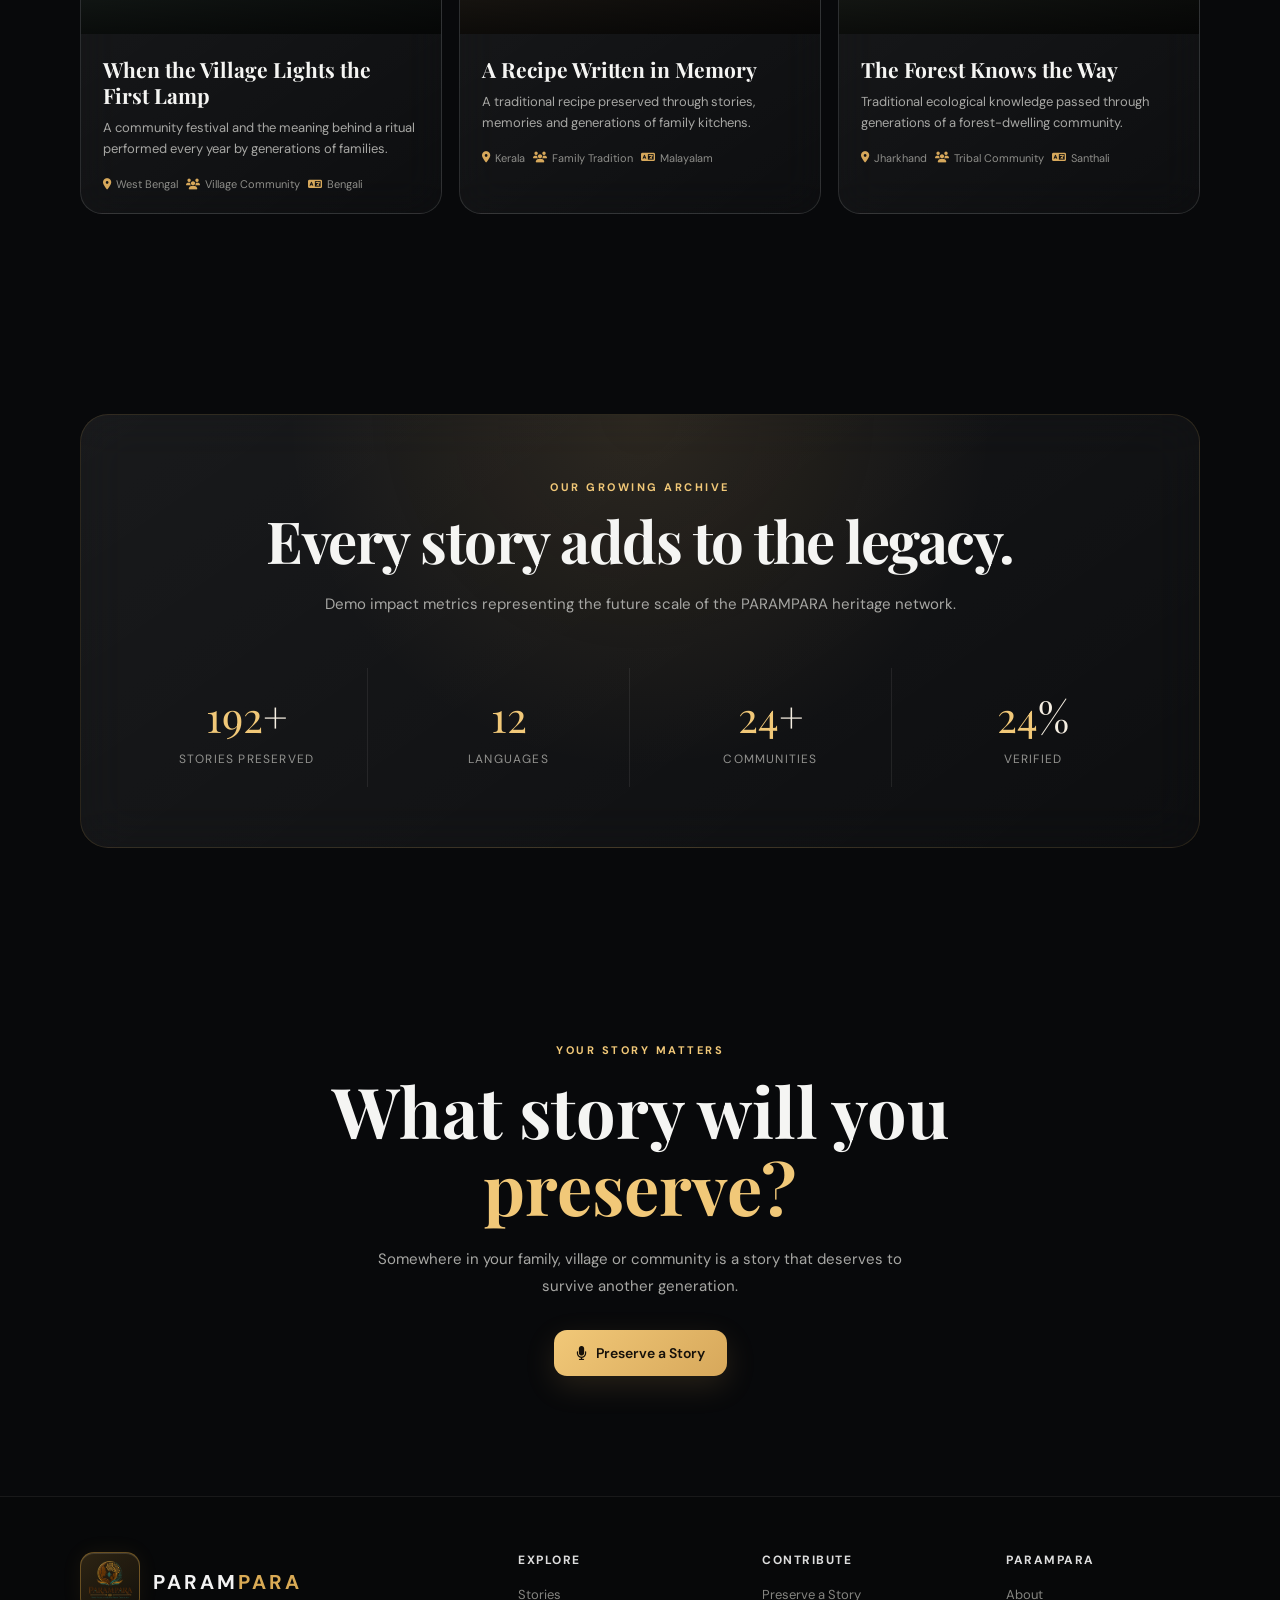
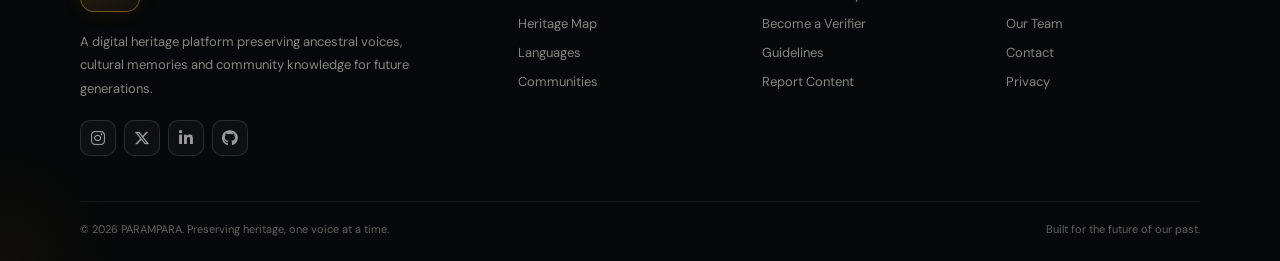
==== commit 06f4633c: "Fix offline sync, database models and reviewer" ====
--- a/index.html
+++ b/index.html
@@ -2,6 +2,7 @@
 <html lang="en">
 
 <head>
+<link rel="icon" type="image/png" href="assets/icon-192.png">
     <meta charset="UTF-8">
     <meta name="viewport" content="width=device-width, initial-scale=1.0">
 
